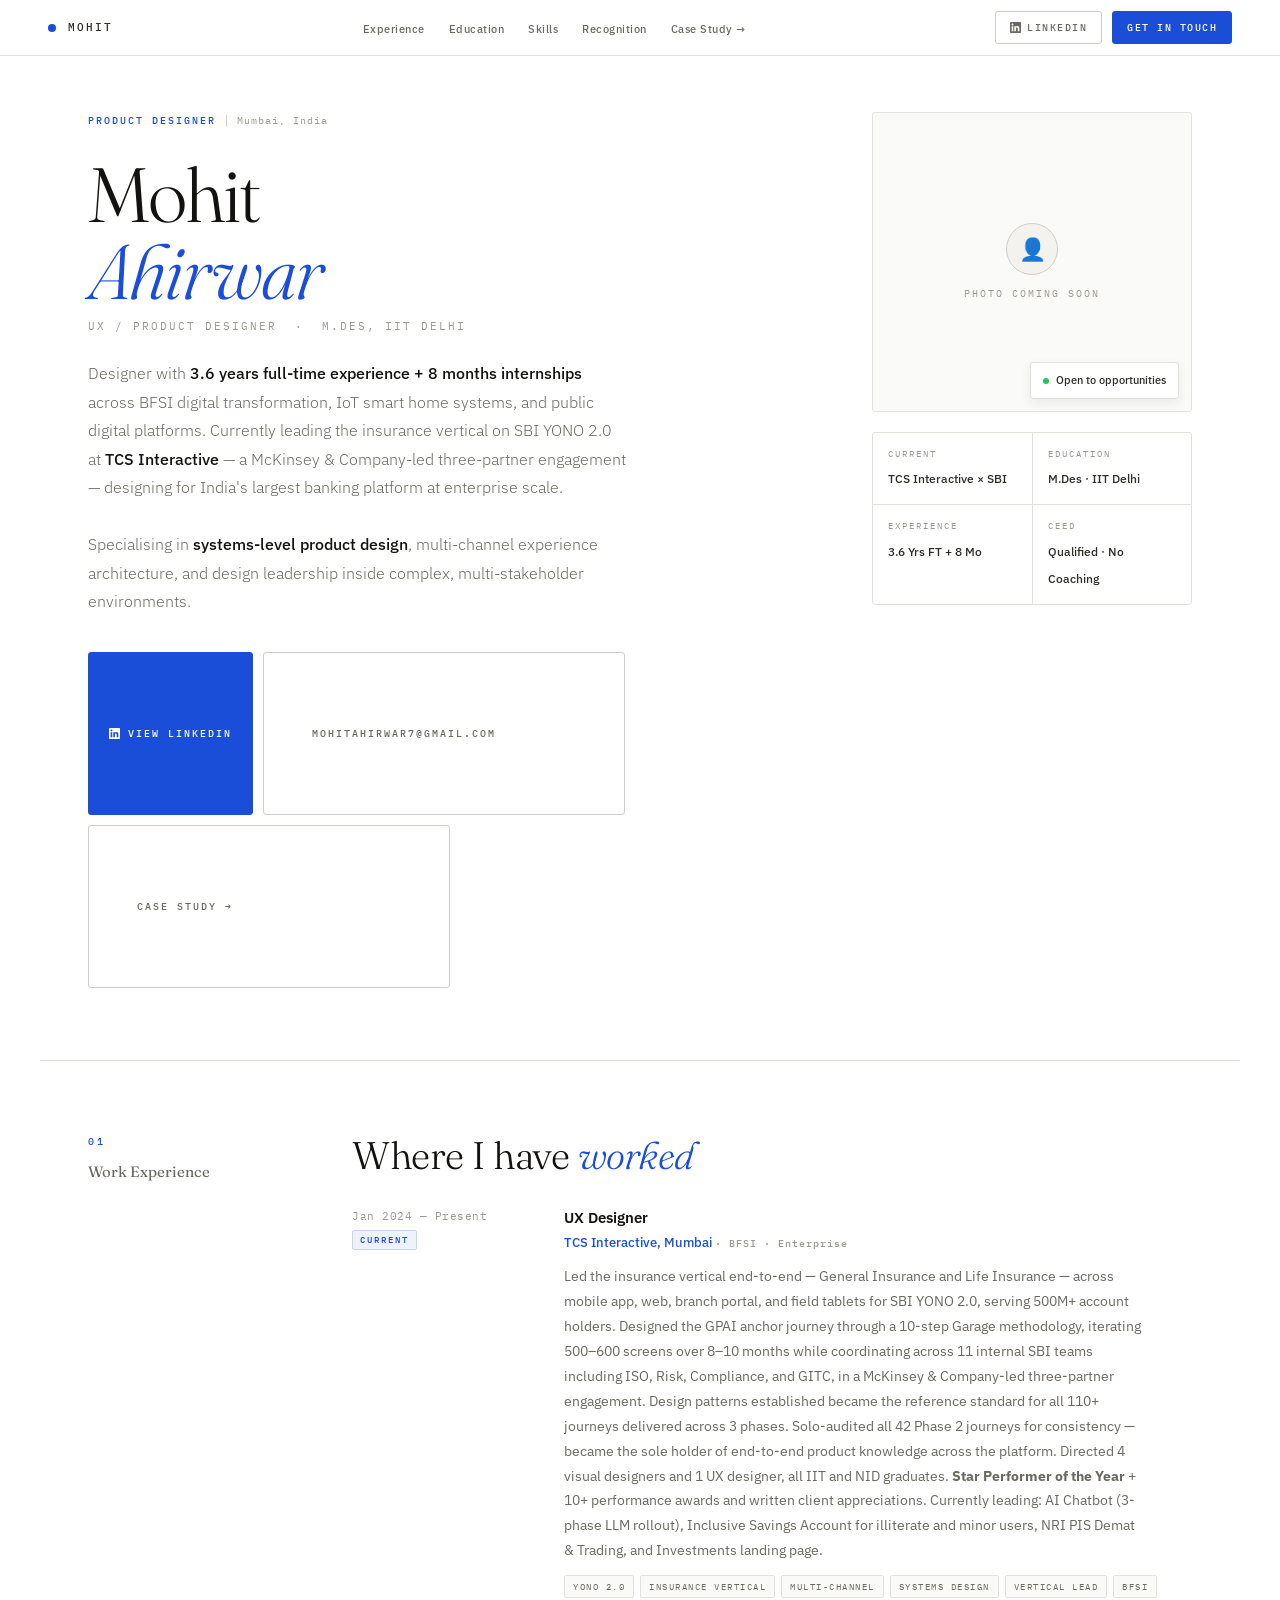
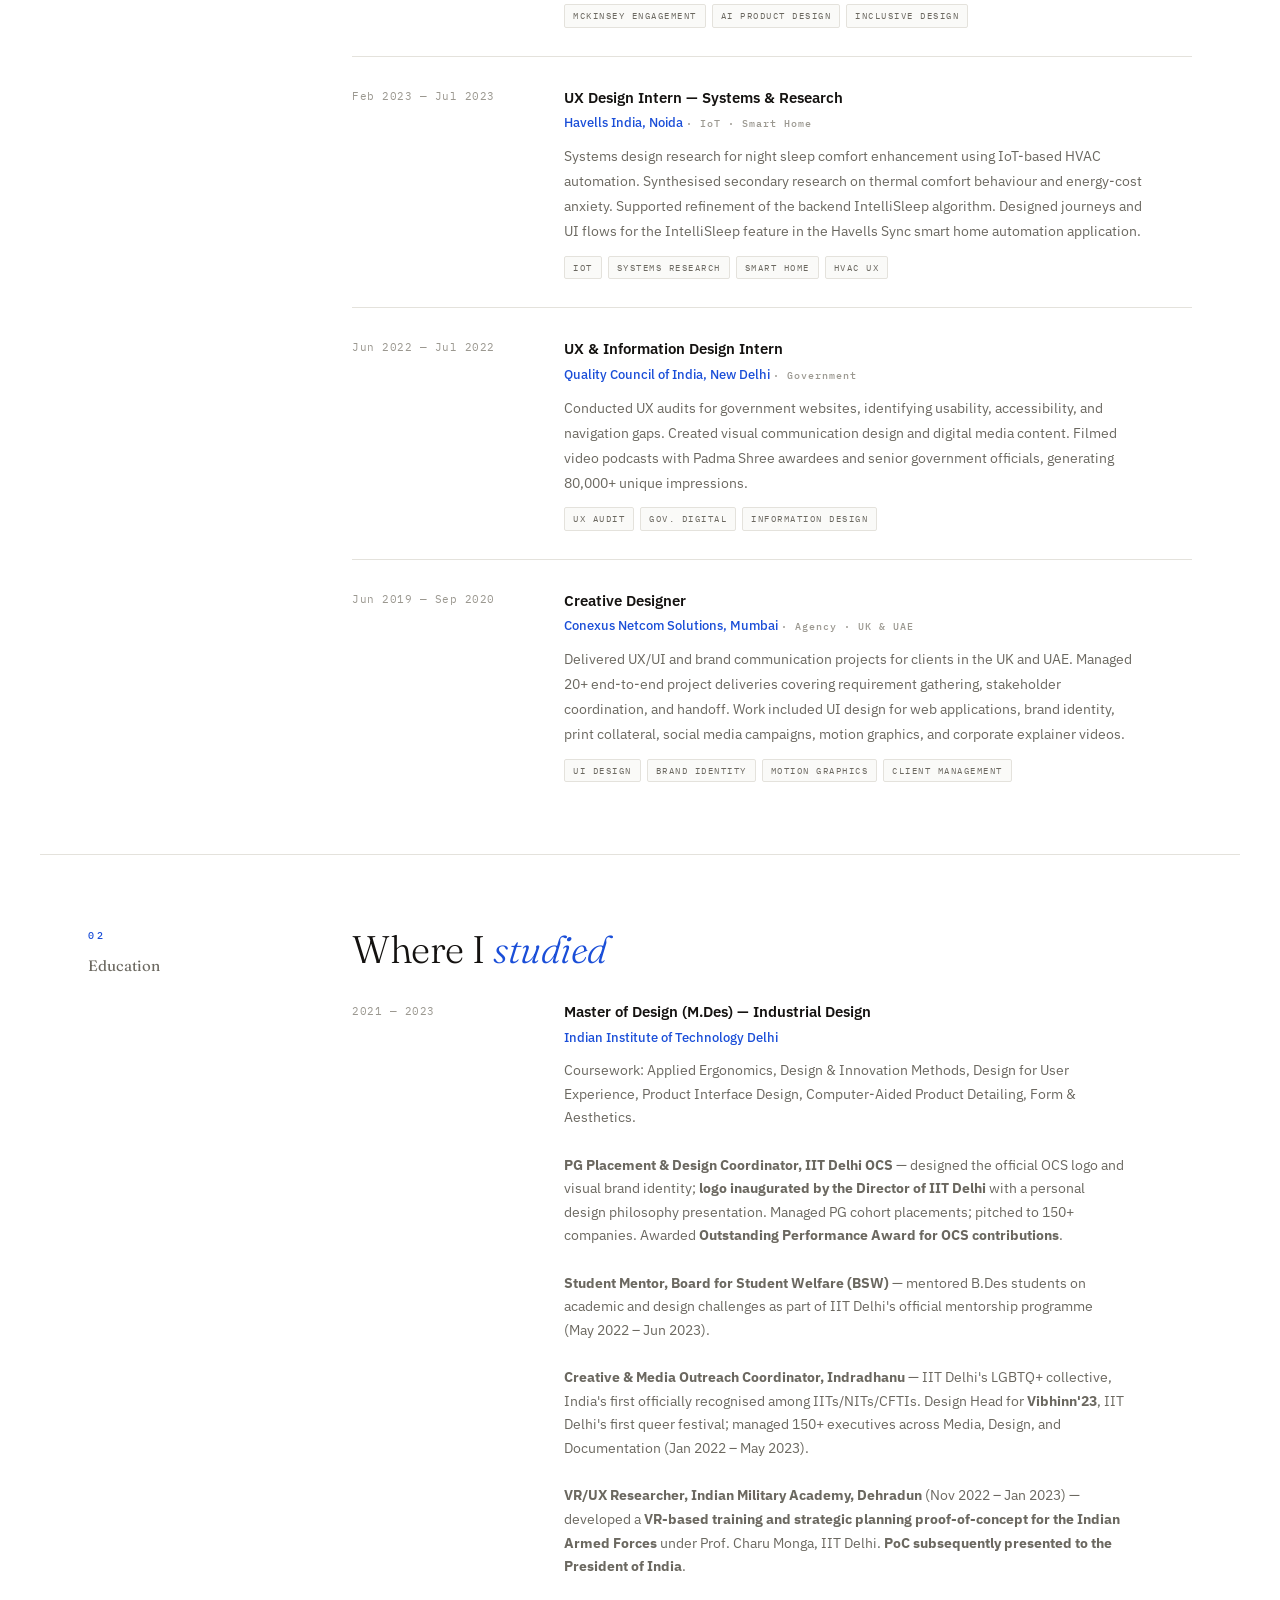
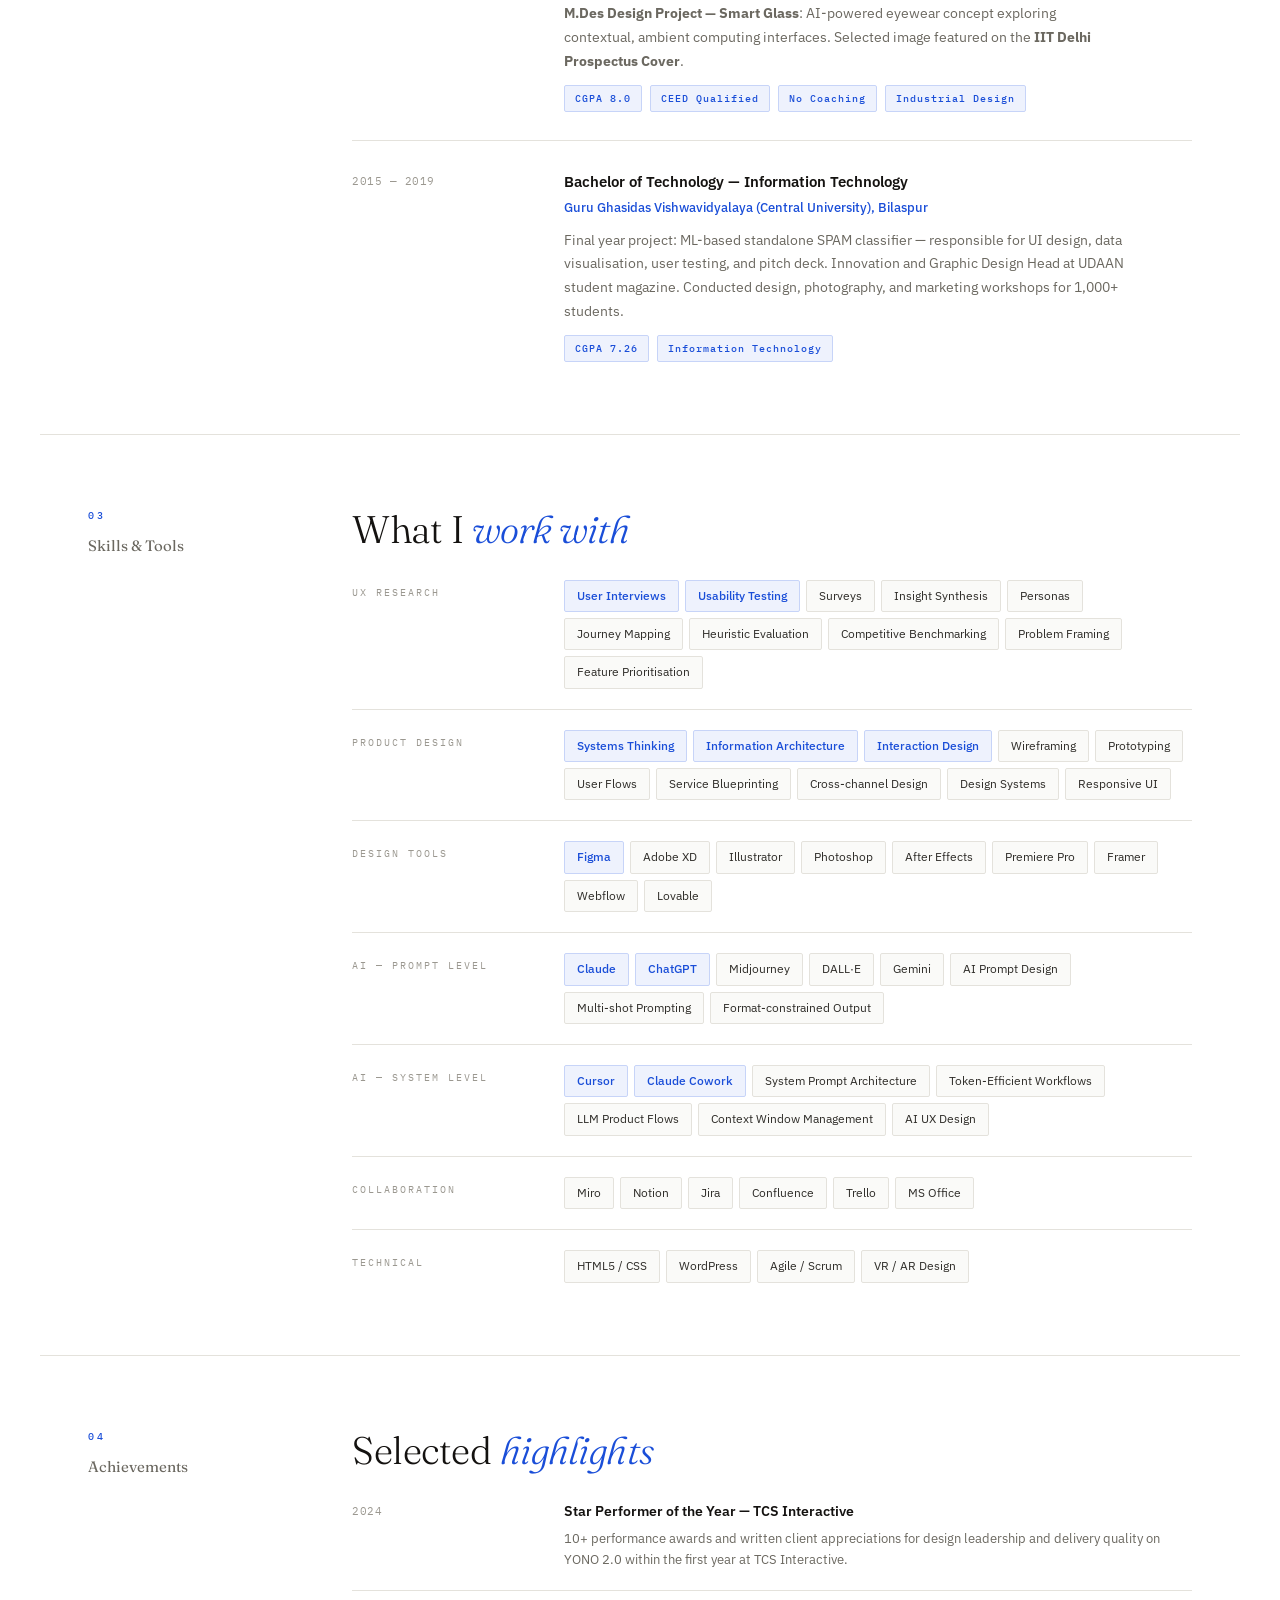
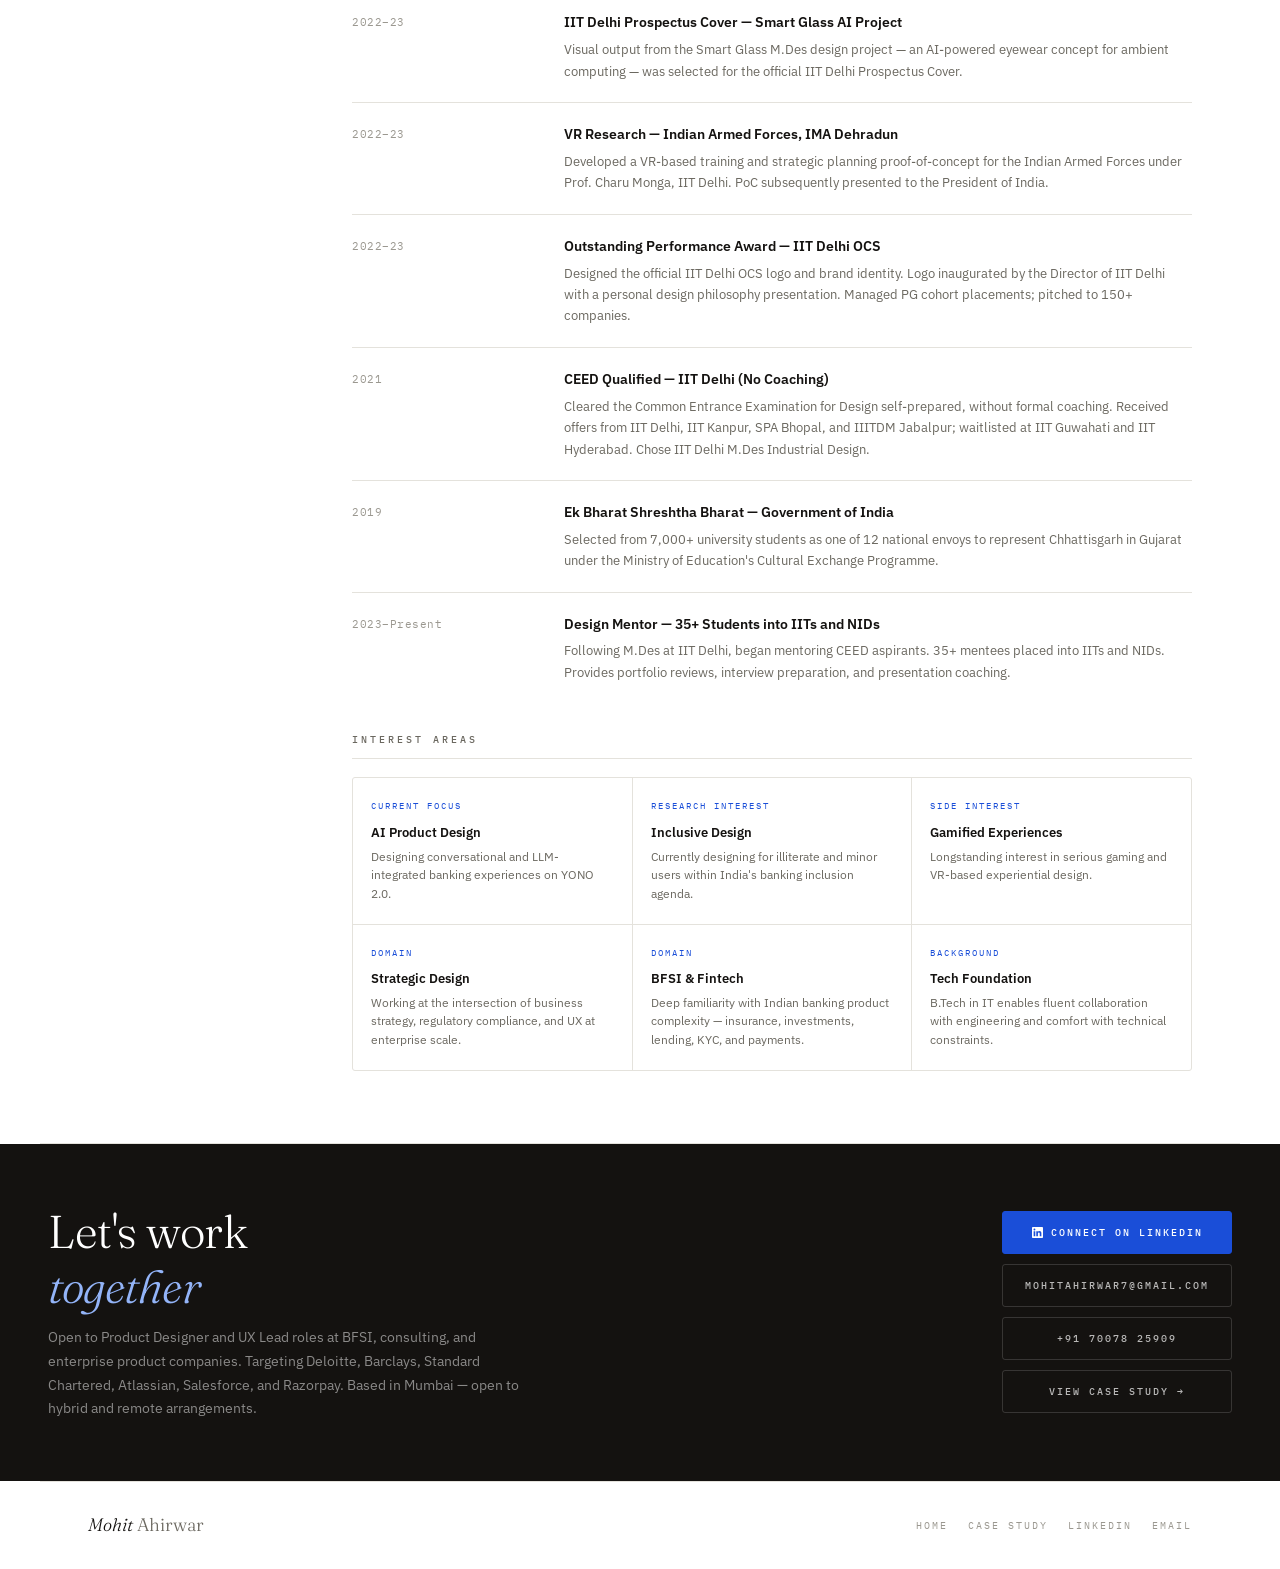
==== cv.html @ db65b003 "Add files via upload" ====
<!DOCTYPE html>
<html lang="en">
<head>
<meta charset="UTF-8">
<meta name="viewport" content="width=device-width, initial-scale=1.0">
<title>Mohit Ahirwar — Curriculum Vitae</title>
<meta name="description" content="Curriculum Vitae — Mohit Ahirwar, Product Designer &amp; UX Lead. M.Des IIT Delhi. 3.6 years enterprise experience across BFSI, IoT, and government digital platforms.">
<!-- Open Graph -->
<meta property="og:type" content="profile">
<meta property="og:url" content="https://ahirwarmohit.github.io/cv.html">
<meta property="og:title" content="Mohit Ahirwar — Curriculum Vitae">
<meta property="og:description" content="Product Designer & UX Lead. M.Des IIT Delhi. Leading the insurance vertical on SBI YONO 2.0 at TCS Interactive.">
<meta property="og:image" content="https://ahirwarmohit.github.io/assets/og-image.png">
<meta name="twitter:card" content="summary_large_image">
<!-- Favicon -->
<link rel="icon" type="image/svg+xml" href="assets/favicon.svg">
<link rel="alternate icon" href="assets/favicon.ico">
<link href="https://fonts.googleapis.com/css2?family=Fraunces:ital,opsz,wght@0,9..144,300;0,9..144,400;0,9..144,600;1,9..144,300;1,9..144,400&family=IBM+Plex+Sans:ital,wght@0,300;0,400;0,500;0,600;1,300;1,400&family=IBM+Plex+Mono:wght@300;400;500&display=swap" rel="stylesheet">
<style>
:root {
  --white:#ffffff;--paper:#fafaf8;--bone:#f3f2ef;--rule:#e4e2dc;--rule2:#d0cec7;
  --ink-3:#9b9890;--ink-2:#6b6860;--ink-1:#2e2c28;--ink:#141210;
  --blue:#1a4ed8;--blue-bg:#eef2fd;--blue-bd:#c7d4f8;--r:3px;
}
*,*::before,*::after{margin:0;padding:0;box-sizing:border-box;}
html{scroll-behavior:smooth;}
body{font-family:'IBM Plex Sans',sans-serif;background:var(--white);color:var(--ink);line-height:1.7;-webkit-font-smoothing:antialiased;animation:pageFadeIn .4s ease both;}
@keyframes pageFadeIn{from{opacity:0;transform:translateY(8px)}to{opacity:1;transform:translateY(0)}}

/* PROGRESS */
#prog{position:fixed;top:0;left:0;height:2px;background:var(--blue);z-index:200;width:0%;transition:width .1s linear;}

/* NAV */
nav{position:fixed;top:0;left:0;right:0;z-index:100;background:rgba(255,255,255,.93);backdrop-filter:blur(12px);border-bottom:1px solid var(--rule);height:56px;display:flex;align-items:center;justify-content:space-between;padding:0 48px;}
.nav-id{display:flex;align-items:center;gap:12px;text-decoration:none;}
.nav-dot{width:8px;height:8px;background:var(--blue);border-radius:50%;}
.nav-name{font-family:'IBM Plex Mono',monospace;font-size:11px;letter-spacing:2px;text-transform:uppercase;color:var(--ink-1);font-weight:500;}
.nav-links{display:flex;gap:24px;list-style:none;}
.nav-links a{font-size:11px;font-weight:500;letter-spacing:.5px;color:var(--ink-2);text-decoration:none;transition:color .15s;}
.nav-links a:hover,.nav-links a.active{color:var(--blue);}
.nav-ctas{display:flex;gap:10px;align-items:center;}
.nbtn{font-family:'IBM Plex Mono',monospace;font-size:10px;letter-spacing:1.5px;text-transform:uppercase;font-weight:500;padding:7px 14px;border-radius:var(--r);text-decoration:none;transition:all .15s;display:inline-flex;align-items:center;gap:6px;}
.nbtn.o{border:1px solid var(--rule2);color:var(--ink-2);}
.nbtn.o:hover{border-color:var(--blue);color:var(--blue);background:var(--blue-bg);}
.nbtn.s{background:var(--blue);color:white;border:1px solid var(--blue);}
.nbtn.s:hover{background:#1640b8;}

/* HAMBURGER */
.hamburger{display:none;flex-direction:column;gap:5px;cursor:pointer;padding:8px;border:1px solid var(--rule);border-radius:var(--r);background:transparent;transition:border-color .15s;}
.hamburger:hover{border-color:var(--blue);}
.hamburger span{width:18px;height:1.5px;background:var(--ink-2);display:block;transition:transform .25s ease,opacity .25s;}
.hamburger.open span:nth-child(1){transform:translateY(6.5px) rotate(45deg);}
.hamburger.open span:nth-child(2){opacity:0;transform:scaleX(0);}
.hamburger.open span:nth-child(3){transform:translateY(-6.5px) rotate(-45deg);}

/* MOBILE MENU */
.mobile-menu{display:none;position:fixed;top:56px;left:0;right:0;bottom:0;background:rgba(255,255,255,.98);backdrop-filter:blur(20px);z-index:99;padding:32px 24px;flex-direction:column;gap:4px;overflow-y:auto;opacity:0;transform:translateY(-8px);transition:opacity .25s ease,transform .25s ease;pointer-events:none;}
.mobile-menu.open{opacity:1;transform:translateY(0);pointer-events:all;}
.mobile-menu a{font-size:20px;font-family:'Fraunces',serif;font-weight:300;color:var(--ink-1);text-decoration:none;padding:14px 0;border-bottom:1px solid var(--rule);display:block;transition:color .15s;}
.mobile-menu a:hover{color:var(--blue);}
.mobile-menu a:last-of-type{border-bottom:none;}
.mm-foot{margin-top:32px;display:flex;gap:10px;}

/* HERO */
.hero{padding:112px 48px 72px;max-width:1200px;margin:0 auto;display:grid;grid-template-columns:1fr 320px;gap:80px;align-items:start;border-bottom:1px solid var(--rule);}
.h-eyebrow{display:flex;align-items:center;gap:10px;margin-bottom:28px;}
.h-tag{font-family:'IBM Plex Mono',monospace;font-size:10px;letter-spacing:2px;text-transform:uppercase;color:var(--blue);font-weight:500;}
.h-sep{width:1px;height:12px;background:var(--rule2);}
.h-loc{font-family:'IBM Plex Mono',monospace;font-size:10px;letter-spacing:1px;color:var(--ink-3);}
.hero h1{font-family:'Fraunces',serif;font-size:clamp(44px,6vw,80px);font-weight:300;line-height:1.0;letter-spacing:-2px;color:var(--ink);margin-bottom:6px;}
.hero h1 em{font-style:italic;color:var(--blue);}
.h-role{font-family:'IBM Plex Mono',monospace;font-size:11px;letter-spacing:2px;text-transform:uppercase;color:var(--ink-3);margin-bottom:24px;}
.h-bio{font-size:16px;color:var(--ink-2);font-weight:300;max-width:540px;line-height:1.78;margin-bottom:36px;}
.h-bio strong{color:var(--ink);font-weight:500;}
.h-actions{display:flex;gap:10px;flex-wrap:wrap;}
.btn{font-family:'IBM Plex Mono',monospace;font-size:10px;letter-spacing:2px;text-transform:uppercase;font-weight:500;padding:10px 20px;border-radius:var(--r);text-decoration:none;transition:all .15s;display:inline-flex;align-items:center;gap:8px;}
.btn.pri{background:var(--blue);color:white;border:1px solid var(--blue);}
.btn.pri:hover{background:#1640b8;}
.btn.sec{background:transparent;border:1px solid var(--rule2);color:var(--ink-2);}
.btn.sec:hover{border-color:var(--blue);color:var(--blue);background:var(--blue-bg);}

/* HERO RIGHT */
.h-photo{width:100%;height:300px;background:var(--paper);border:1px solid var(--rule);border-radius:var(--r);display:flex;flex-direction:column;align-items:center;justify-content:center;gap:10px;margin-bottom:20px;position:relative;overflow:hidden;}
.h-photo img{width:100%;height:100%;object-fit:cover;display:block;}
.ph-badge{position:absolute;bottom:12px;right:12px;background:var(--white);border:1px solid var(--rule);border-radius:var(--r);padding:8px 12px;display:flex;align-items:center;gap:7px;box-shadow:0 4px 12px rgba(0,0,0,.07);}
.ph-dot{width:6px;height:6px;background:#22c55e;border-radius:50%;}
.ph-txt{font-size:11px;font-weight:500;color:var(--ink-1);}
.qf{display:grid;grid-template-columns:1fr 1fr;gap:1px;background:var(--rule);border:1px solid var(--rule);border-radius:var(--r);overflow:hidden;}
.qf-c{background:var(--white);padding:13px 15px;}
.qf-l{font-family:'IBM Plex Mono',monospace;font-size:9px;letter-spacing:2px;text-transform:uppercase;color:var(--ink-3);display:block;margin-bottom:3px;}
.qf-v{font-size:12px;font-weight:500;color:var(--ink-1);line-height:1.3;}

/* PAGE BODY */
.pb{max-width:1200px;margin:0 auto;}

/* SECTIONS */
.sec{padding:72px 48px;border-bottom:1px solid var(--rule);display:grid;grid-template-columns:200px 1fr;gap:64px;align-items:start;}
.s-aside{position:sticky;top:72px;}
.s-num{font-family:'IBM Plex Mono',monospace;font-size:10px;letter-spacing:3px;text-transform:uppercase;color:var(--blue);display:block;margin-bottom:8px;font-weight:500;}
.s-lbl{font-family:'Fraunces',serif;font-size:15px;font-weight:400;color:var(--ink-2);line-height:1.4;}
.s-body h2{font-family:'Fraunces',serif;font-size:clamp(26px,3vw,40px);font-weight:300;line-height:1.15;color:var(--ink);margin-bottom:28px;letter-spacing:-.5px;}
.s-body h2 em{font-style:italic;color:var(--blue);}
.s-body h3{font-family:'IBM Plex Mono',monospace;font-size:10px;letter-spacing:3px;text-transform:uppercase;color:var(--ink-2);font-weight:500;margin-top:48px;margin-bottom:18px;padding-bottom:10px;border-bottom:1px solid var(--rule);}

/* EXP */
.exp-list{display:flex;flex-direction:column;}
.exp-e{padding:28px 0;border-bottom:1px solid var(--rule);display:grid;grid-template-columns:180px 1fr;gap:32px;}
.exp-e:first-child{padding-top:0;}
.exp-e:last-child{border-bottom:none;padding-bottom:0;}
.e-date{font-family:'IBM Plex Mono',monospace;font-size:11px;color:var(--ink-3);letter-spacing:.5px;padding-top:3px;line-height:1.5;}
.e-now{display:inline-block;background:var(--blue-bg);border:1px solid var(--blue-bd);color:var(--blue);font-size:9px;letter-spacing:2px;text-transform:uppercase;padding:2px 7px;border-radius:2px;margin-top:6px;font-weight:500;}
.e-role{font-size:15px;font-weight:600;color:var(--ink);margin-bottom:2px;}
.e-co{font-size:13px;color:var(--blue);font-weight:500;margin-bottom:10px;}
.e-co span{color:var(--ink-3);font-family:'IBM Plex Mono',monospace;font-size:10px;letter-spacing:1px;}
.e-desc{font-size:14px;color:var(--ink-2);line-height:1.78;max-width:580px;}
.e-tags{display:flex;flex-wrap:wrap;gap:6px;margin-top:12px;}
.e-tag{font-family:'IBM Plex Mono',monospace;font-size:9px;letter-spacing:1.5px;text-transform:uppercase;color:var(--ink-2);background:var(--paper);border:1px solid var(--rule);padding:3px 8px;border-radius:2px;}

/* EDU */
.edu-list{display:flex;flex-direction:column;}
.edu-e{padding:28px 0;border-bottom:1px solid var(--rule);display:grid;grid-template-columns:180px 1fr;gap:32px;}
.edu-e:first-child{padding-top:0;}
.edu-e:last-child{border-bottom:none;padding-bottom:0;}
.ed-date{font-family:'IBM Plex Mono',monospace;font-size:11px;color:var(--ink-3);letter-spacing:.5px;padding-top:3px;}
.ed-deg{font-size:15px;font-weight:600;color:var(--ink);margin-bottom:2px;}
.ed-sch{font-size:13px;color:var(--blue);font-weight:500;margin-bottom:10px;}
.ed-txt{font-size:13.5px;color:var(--ink-2);line-height:1.75;max-width:560px;}
.ed-badges{display:flex;gap:8px;flex-wrap:wrap;margin-top:12px;}
.ed-b{display:inline-flex;align-items:center;background:var(--blue-bg);border:1px solid var(--blue-bd);padding:4px 10px;border-radius:2px;}
.ed-b span{font-family:'IBM Plex Mono',monospace;font-size:10px;letter-spacing:1px;color:var(--blue);font-weight:500;}

/* SKILLS */
.sk-row{padding:20px 0;border-bottom:1px solid var(--rule);display:grid;grid-template-columns:180px 1fr;gap:32px;align-items:start;}
.sk-row:first-child{padding-top:0;}
.sk-row:last-child{border-bottom:none;padding-bottom:0;}
.sk-cat{font-family:'IBM Plex Mono',monospace;font-size:10px;letter-spacing:2px;text-transform:uppercase;color:var(--ink-3);padding-top:4px;}
.sk-pills{display:flex;flex-wrap:wrap;gap:6px;}
.sk-p{font-size:12px;font-weight:400;color:var(--ink-1);background:var(--paper);border:1px solid var(--rule);padding:5px 12px;border-radius:2px;transition:all .15s;}
.sk-p:hover{border-color:var(--blue-bd);background:var(--blue-bg);color:var(--blue);}
.sk-p.hi{background:var(--blue-bg);border-color:var(--blue-bd);color:var(--blue);font-weight:500;}

/* ACHIEVEMENTS */
.ach-list{display:flex;flex-direction:column;}
.ach-e{padding:20px 0;border-bottom:1px solid var(--rule);display:grid;grid-template-columns:180px 1fr;gap:32px;align-items:start;}
.ach-e:first-child{padding-top:0;}
.ach-e:last-child{border-bottom:none;padding-bottom:0;}
.ach-yr{font-family:'IBM Plex Mono',monospace;font-size:11px;color:var(--ink-3);letter-spacing:.5px;padding-top:2px;}
.ach-t{font-size:14px;font-weight:600;color:var(--ink);margin-bottom:4px;}
.ach-d{font-size:13px;color:var(--ink-2);line-height:1.65;}

/* INTEREST GRID */
.int-grid{display:grid;grid-template-columns:repeat(3,1fr);gap:1px;background:var(--rule);border:1px solid var(--rule);border-radius:var(--r);overflow:hidden;margin-top:4px;}
.int-c{background:var(--white);padding:20px 18px;transition:background .2s;}
.int-c:hover{background:var(--paper);}
.int-l{font-family:'IBM Plex Mono',monospace;font-size:9px;letter-spacing:2px;text-transform:uppercase;color:var(--blue);margin-bottom:8px;display:block;}
.int-t{font-size:13px;font-weight:600;color:var(--ink);margin-bottom:4px;}
.int-d{font-size:12px;color:var(--ink-2);line-height:1.55;}

/* CONTACT / CTA */
.cta{background:var(--ink);padding:60px 48px;}
.cta-in{max-width:1200px;margin:0 auto;display:grid;grid-template-columns:1fr auto;gap:48px;align-items:center;}
.cta h2{font-family:'Fraunces',serif;font-size:clamp(28px,4vw,46px);font-weight:300;color:white;line-height:1.2;margin-bottom:12px;letter-spacing:-.5px;}
.cta h2 em{font-style:italic;color:#93b4f8;}
.cta p{font-size:14px;color:rgba(255,255,255,.5);max-width:480px;line-height:1.7;}
.cta-acts{display:flex;flex-direction:column;gap:10px;}
.cta-btn{font-family:'IBM Plex Mono',monospace;font-size:10px;letter-spacing:2px;text-transform:uppercase;font-weight:500;padding:12px 22px;border-radius:var(--r);text-decoration:none;transition:all .15s;display:inline-flex;align-items:center;justify-content:center;gap:8px;white-space:nowrap;}
.cta-btn.p{background:var(--blue);color:white;border:1px solid var(--blue);}
.cta-btn.p:hover{background:#1640b8;}
.cta-btn.o{background:transparent;color:rgba(255,255,255,.7);border:1px solid rgba(255,255,255,.15);}
.cta-btn.o:hover{border-color:rgba(255,255,255,.4);color:white;}

/* FOOTER */
footer{border-top:1px solid var(--rule);padding:28px 48px;display:flex;justify-content:space-between;align-items:center;flex-wrap:wrap;gap:12px;max-width:1200px;margin:0 auto;}
.f-name{font-family:'Fraunces',serif;font-size:18px;font-weight:300;color:var(--ink-2);}
.f-name em{font-style:italic;color:var(--ink);}
.f-links{display:flex;gap:20px;}
.f-links a{font-family:'IBM Plex Mono',monospace;font-size:10px;letter-spacing:2px;text-transform:uppercase;color:var(--ink-3);text-decoration:none;transition:color .15s;}
.f-links a:hover{color:var(--blue);}

/* BACK TO TOP */
#btt{position:fixed;bottom:28px;right:28px;width:40px;height:40px;background:var(--white);border:1px solid var(--rule2);border-radius:50%;display:flex;align-items:center;justify-content:center;cursor:pointer;opacity:0;transform:translateY(8px);transition:opacity .3s,transform .3s,border-color .15s;z-index:90;}
#btt.vis{opacity:1;transform:translateY(0);}
#btt:hover{border-color:var(--blue);}
#btt svg{color:var(--ink-2);}

/* REVEAL */
.reveal{opacity:0;transform:translateY(18px);transition:opacity .6s ease,transform .6s ease;}
.reveal.in{opacity:1;transform:translateY(0);}
.d1{transition-delay:.08s;}.d2{transition-delay:.16s;}.d3{transition-delay:.24s;}.d4{transition-delay:.32s;}

/* PRINT STYLESHEET */
@media print {
  #prog,nav,.hamburger,.mobile-menu,.cta,#btt{display:none!important;}
  body{animation:none;font-size:11pt;color:#000;background:#fff;-webkit-print-color-adjust:exact;print-color-adjust:exact;}
  .hero{padding:0 0 24pt;display:grid;grid-template-columns:1fr 220pt;gap:32pt;page-break-after:avoid;}
  .h-actions{display:none;}
  .sec{padding:18pt 0;grid-template-columns:100pt 1fr;gap:24pt;page-break-inside:avoid;}
  .s-aside{position:static;}
  .exp-e,.edu-e,.sk-row,.ach-e{grid-template-columns:100pt 1fr;}
  .int-grid{grid-template-columns:repeat(3,1fr);}
  .s-body h2{font-size:18pt;margin-bottom:14pt;}
  .reveal{opacity:1!important;transform:none!important;}
  footer{padding:12pt 0;border-top:1pt solid #ccc;}
  a{color:#000;text-decoration:none;}
  @page{margin:1.5cm 2cm;size:A4;}
}

/* RESPONSIVE */
@media(max-width:900px){
  nav{padding:0 20px;}
  .nav-links,.nav-ctas{display:none;}
  .hamburger{display:flex;}
  .mobile-menu{display:flex;}
  .hero{grid-template-columns:1fr;padding:88px 20px 48px;gap:36px;}
  .h-right{order:-1;}
  .sec{grid-template-columns:1fr;gap:20px;padding:48px 20px;}
  .s-aside{position:static;}
  .exp-e,.edu-e,.sk-row,.ach-e{grid-template-columns:1fr;}
  .int-grid{grid-template-columns:1fr 1fr;}
  .qf{grid-template-columns:1fr 1fr;}
  .cta{padding:40px 20px;}
  .cta-in{grid-template-columns:1fr;}
  footer{padding:20px;}
}
@media(max-width:480px){
  .int-grid{grid-template-columns:1fr;}
  .h-actions{flex-direction:column;}
  .h-actions .btn{width:100%;justify-content:center;}
}
</style>
</head>
<body>

<div id="prog" role="progressbar" aria-valuenow="0" aria-valuemin="0" aria-valuemax="100" aria-label="Page scroll progress"></div>

<!-- NAV -->
<nav role="navigation" aria-label="Main navigation">
  <a href="index.html" class="nav-id" aria-label="Mohit Ahirwar — home">
    <div class="nav-dot" aria-hidden="true"></div>
    <span class="nav-name">Mohit</span>
  </a>
  <ul class="nav-links" role="list">
    <li><a href="#exp">Experience</a></li>
    <li><a href="#edu">Education</a></li>
    <li><a href="#skills">Skills</a></li>
    <li><a href="#ach">Recognition</a></li>
    <li><a href="yono-case-study.html">Case Study →</a></li>
  </ul>
  <div class="nav-ctas">
    <a href="https://www.linkedin.com/in/mohit-ahirwar/" target="_blank" rel="noopener" class="nbtn o">
      <svg width="11" height="11" viewBox="0 0 24 24" fill="currentColor" aria-hidden="true"><path d="M20.447 20.452h-3.554v-5.569c0-1.328-.027-3.037-1.852-3.037-1.853 0-2.136 1.445-2.136 2.939v5.667H9.351V9h3.414v1.561h.046c.477-.9 1.637-1.85 3.37-1.85 3.601 0 4.267 2.37 4.267 5.455v6.286zM5.337 7.433a2.062 2.062 0 01-2.063-2.065 2.064 2.064 0 112.063 2.065zm1.782 13.019H3.555V9h3.564v11.452zM22.225 0H1.771C.792 0 0 .774 0 1.729v20.542C0 23.227.792 24 1.771 24h20.451C23.2 24 24 23.227 24 22.271V1.729C24 .774 23.2 0 22.222 0h.003z"/></svg>
      LinkedIn
    </a>
    <a href="mailto:mohitahirwar7@gmail.com" class="nbtn s">Get in touch</a>
  </div>
  <button class="hamburger" id="hamburger" aria-label="Open menu" aria-expanded="false" aria-controls="mobile-menu">
    <span></span><span></span><span></span>
  </button>
</nav>

<!-- MOBILE MENU -->
<nav class="mobile-menu" id="mobile-menu" aria-label="Mobile navigation" role="navigation">
  <a href="index.html">Home</a>
  <a href="#exp">Experience</a>
  <a href="#edu">Education</a>
  <a href="#skills">Skills</a>
  <a href="#ach">Recognition</a>
  <a href="yono-case-study.html">Case Study</a>
  <div class="mm-foot">
    <a href="https://www.linkedin.com/in/mohit-ahirwar/" target="_blank" rel="noopener" class="nbtn o">LinkedIn</a>
    <a href="mailto:mohitahirwar7@gmail.com" class="nbtn s">Email</a>
  </div>
</nav>

<main>
<div class="pb">

<!-- HERO -->
<div class="hero" aria-labelledby="hero-name">
  <div class="h-left reveal">
    <div class="h-eyebrow">
      <span class="h-tag">Product Designer</span>
      <div class="h-sep" aria-hidden="true"></div>
      <span class="h-loc">Mumbai, India</span>
    </div>
    <h1 id="hero-name">Mohit<br><em>Ahirwar</em></h1>
    <p class="h-role">UX / Product Designer &nbsp;·&nbsp; M.Des, IIT Delhi</p>
    <p class="h-bio">
      Designer with <strong>3.6 years full-time experience + 8 months internships</strong> across BFSI digital transformation, IoT smart home systems, and public digital platforms. Currently leading the insurance vertical on SBI YONO 2.0 at <strong>TCS Interactive</strong> — a McKinsey &amp; Company-led three-partner engagement — designing for India's largest banking platform at enterprise scale.<br><br>
      Specialising in <strong>systems-level product design</strong>, multi-channel experience architecture, and design leadership inside complex, multi-stakeholder environments.
    </p>
    <div class="h-actions">
      <a href="https://www.linkedin.com/in/mohit-ahirwar/" target="_blank" rel="noopener" class="btn pri">
        <svg width="11" height="11" viewBox="0 0 24 24" fill="currentColor" aria-hidden="true"><path d="M20.447 20.452h-3.554v-5.569c0-1.328-.027-3.037-1.852-3.037-1.853 0-2.136 1.445-2.136 2.939v5.667H9.351V9h3.414v1.561h.046c.477-.9 1.637-1.85 3.37-1.85 3.601 0 4.267 2.37 4.267 5.455v6.286zM5.337 7.433a2.062 2.062 0 01-2.063-2.065 2.064 2.064 0 112.063 2.065zm1.782 13.019H3.555V9h3.564v11.452zM22.225 0H1.771C.792 0 0 .774 0 1.729v20.542C0 23.227.792 24 1.771 24h20.451C23.2 24 24 23.227 24 22.271V1.729C24 .774 23.2 0 22.222 0h.003z"/></svg>
        View LinkedIn
      </a>
      <a href="mailto:mohitahirwar7@gmail.com" class="btn sec">mohitahirwar7@gmail.com</a>
      <a href="yono-case-study.html" class="btn sec">Case Study →</a>
    </div>
  </div>

  <div class="h-right reveal d2">
    <div class="h-photo">
      <!-- Replace with: <img src="assets/photo-mohit.jpg" alt="Mohit Ahirwar"> -->
      <div style="display:flex;flex-direction:column;align-items:center;gap:10px;" aria-hidden="true">
        <div style="width:52px;height:52px;border-radius:50%;background:var(--bone);border:1px solid var(--rule2);display:flex;align-items:center;justify-content:center;font-size:22px;">👤</div>
        <span style="font-family:'IBM Plex Mono',monospace;font-size:10px;letter-spacing:2px;text-transform:uppercase;color:var(--ink-3);">Photo coming soon</span>
      </div>
      <div class="ph-badge">
        <div class="ph-dot" aria-hidden="true"></div>
        <span class="ph-txt">Open to opportunities</span>
      </div>
    </div>
    <div class="qf" role="list" aria-label="Quick facts">
      <div class="qf-c" role="listitem"><span class="qf-l">Current</span><span class="qf-v">TCS Interactive × SBI</span></div>
      <div class="qf-c" role="listitem"><span class="qf-l">Education</span><span class="qf-v">M.Des · IIT Delhi</span></div>
      <div class="qf-c" role="listitem"><span class="qf-l">Experience</span><span class="qf-v">3.6 Yrs FT + 8 Mo</span></div>
      <div class="qf-c" role="listitem"><span class="qf-l">CEED</span><span class="qf-v">Qualified · No Coaching</span></div>
    </div>
  </div>
</div>

<!-- EXPERIENCE -->
<section class="sec" id="exp" aria-labelledby="exp-heading">
  <div class="s-aside reveal">
    <span class="s-num" aria-hidden="true">01</span>
    <span class="s-lbl">Work Experience</span>
  </div>
  <div class="s-body">
    <h2 class="reveal" id="exp-heading">Where I have <em>worked</em></h2>
    <div class="exp-list">

      <div class="exp-e reveal">
        <div class="e-date">Jan 2024 — Present<div class="e-now">Current</div></div>
        <div>
          <div class="e-role">UX Designer</div>
          <div class="e-co">TCS Interactive, Mumbai <span>· BFSI · Enterprise</span></div>
          <div class="e-desc">Led the insurance vertical end-to-end — General Insurance and Life Insurance — across mobile app, web, branch portal, and field tablets for SBI YONO 2.0, serving 500M+ account holders. Designed the GPAI anchor journey through a 10-step Garage methodology, iterating 500–600 screens over 8–10 months while coordinating across 11 internal SBI teams including ISO, Risk, Compliance, and GITC, in a McKinsey &amp; Company-led three-partner engagement. Design patterns established became the reference standard for all 110+ journeys delivered across 3 phases. Solo-audited all 42 Phase 2 journeys for consistency — became the sole holder of end-to-end product knowledge across the platform. Directed 4 visual designers and 1 UX designer, all IIT and NID graduates. <strong>Star Performer of the Year</strong> + 10+ performance awards and written client appreciations. Currently leading: AI Chatbot (3-phase LLM rollout), Inclusive Savings Account for illiterate and minor users, NRI PIS Demat &amp; Trading, and Investments landing page.</div>
          <div class="e-tags">
            <span class="e-tag">YONO 2.0</span><span class="e-tag">Insurance Vertical</span><span class="e-tag">Multi-channel</span>
            <span class="e-tag">Systems Design</span><span class="e-tag">Vertical Lead</span><span class="e-tag">BFSI</span>
            <span class="e-tag">McKinsey Engagement</span><span class="e-tag">AI Product Design</span><span class="e-tag">Inclusive Design</span>
          </div>
        </div>
      </div>

      <div class="exp-e reveal">
        <div class="e-date">Feb 2023 — Jul 2023</div>
        <div>
          <div class="e-role">UX Design Intern — Systems &amp; Research</div>
          <div class="e-co">Havells India, Noida <span>· IoT · Smart Home</span></div>
          <div class="e-desc">Systems design research for night sleep comfort enhancement using IoT-based HVAC automation. Synthesised secondary research on thermal comfort behaviour and energy-cost anxiety. Supported refinement of the backend IntelliSleep algorithm. Designed journeys and UI flows for the IntelliSleep feature in the Havells Sync smart home automation application.</div>
          <div class="e-tags">
            <span class="e-tag">IoT</span><span class="e-tag">Systems Research</span><span class="e-tag">Smart Home</span><span class="e-tag">HVAC UX</span>
          </div>
        </div>
      </div>

      <div class="exp-e reveal">
        <div class="e-date">Jun 2022 — Jul 2022</div>
        <div>
          <div class="e-role">UX &amp; Information Design Intern</div>
          <div class="e-co">Quality Council of India, New Delhi <span>· Government</span></div>
          <div class="e-desc">Conducted UX audits for government websites, identifying usability, accessibility, and navigation gaps. Created visual communication design and digital media content. Filmed video podcasts with Padma Shree awardees and senior government officials, generating 80,000+ unique impressions.</div>
          <div class="e-tags">
            <span class="e-tag">UX Audit</span><span class="e-tag">Gov. Digital</span><span class="e-tag">Information Design</span>
          </div>
        </div>
      </div>

      <div class="exp-e reveal">
        <div class="e-date">Jun 2019 — Sep 2020</div>
        <div>
          <div class="e-role">Creative Designer</div>
          <div class="e-co">Conexus Netcom Solutions, Mumbai <span>· Agency · UK &amp; UAE</span></div>
          <div class="e-desc">Delivered UX/UI and brand communication projects for clients in the UK and UAE. Managed 20+ end-to-end project deliveries covering requirement gathering, stakeholder coordination, and handoff. Work included UI design for web applications, brand identity, print collateral, social media campaigns, motion graphics, and corporate explainer videos.</div>
          <div class="e-tags">
            <span class="e-tag">UI Design</span><span class="e-tag">Brand Identity</span><span class="e-tag">Motion Graphics</span><span class="e-tag">Client Management</span>
          </div>
        </div>
      </div>

    </div>
  </div>
</section>

<!-- EDUCATION -->
<section class="sec" id="edu" aria-labelledby="edu-heading">
  <div class="s-aside reveal">
    <span class="s-num" aria-hidden="true">02</span>
    <span class="s-lbl">Education</span>
  </div>
  <div class="s-body">
    <h2 class="reveal" id="edu-heading">Where I <em>studied</em></h2>
    <div class="edu-list">

      <div class="edu-e reveal">
        <div class="ed-date">2021 — 2023</div>
        <div>
          <div class="ed-deg">Master of Design (M.Des) — Industrial Design</div>
          <div class="ed-sch">Indian Institute of Technology Delhi</div>
          <div class="ed-txt">Coursework: Applied Ergonomics, Design &amp; Innovation Methods, Design for User Experience, Product Interface Design, Computer-Aided Product Detailing, Form &amp; Aesthetics.<br><br>
          <strong>PG Placement &amp; Design Coordinator, IIT Delhi OCS</strong> — designed the official OCS logo and visual brand identity; <strong>logo inaugurated by the Director of IIT Delhi</strong> with a personal design philosophy presentation. Managed PG cohort placements; pitched to 150+ companies. Awarded <strong>Outstanding Performance Award for OCS contributions</strong>.<br><br>
          <strong>Student Mentor, Board for Student Welfare (BSW)</strong> — mentored B.Des students on academic and design challenges as part of IIT Delhi's official mentorship programme (May 2022 – Jun 2023).<br><br>
          <strong>Creative &amp; Media Outreach Coordinator, Indradhanu</strong> — IIT Delhi's LGBTQ+ collective, India's first officially recognised among IITs/NITs/CFTIs. Design Head for <strong>Vibhinn'23</strong>, IIT Delhi's first queer festival; managed 150+ executives across Media, Design, and Documentation (Jan 2022 – May 2023).<br><br>
          <strong>VR/UX Researcher, Indian Military Academy, Dehradun</strong> (Nov 2022 – Jan 2023) — developed a <strong>VR-based training and strategic planning proof-of-concept for the Indian Armed Forces</strong> under Prof. Charu Monga, IIT Delhi. <strong>PoC subsequently presented to the President of India</strong>.<br><br>
          <strong>M.Des Design Project — Smart Glass</strong>: AI-powered eyewear concept exploring contextual, ambient computing interfaces. Selected image featured on the <strong>IIT Delhi Prospectus Cover</strong>.</div>
          <div class="ed-badges">
            <div class="ed-b"><span>CGPA 8.0</span></div>
            <div class="ed-b"><span>CEED Qualified</span></div>
            <div class="ed-b"><span>No Coaching</span></div>
            <div class="ed-b"><span>Industrial Design</span></div>
          </div>
        </div>
      </div>

      <div class="edu-e reveal">
        <div class="ed-date">2015 — 2019</div>
        <div>
          <div class="ed-deg">Bachelor of Technology — Information Technology</div>
          <div class="ed-sch">Guru Ghasidas Vishwavidyalaya (Central University), Bilaspur</div>
          <div class="ed-txt">Final year project: ML-based standalone SPAM classifier — responsible for UI design, data visualisation, user testing, and pitch deck. Innovation and Graphic Design Head at UDAAN student magazine. Conducted design, photography, and marketing workshops for 1,000+ students.</div>
          <div class="ed-badges">
            <div class="ed-b"><span>CGPA 7.26</span></div>
            <div class="ed-b"><span>Information Technology</span></div>
          </div>
        </div>
      </div>

    </div>
  </div>
</section>

<!-- SKILLS -->
<section class="sec" id="skills" aria-labelledby="skills-heading">
  <div class="s-aside reveal">
    <span class="s-num" aria-hidden="true">03</span>
    <span class="s-lbl">Skills &amp; Tools</span>
  </div>
  <div class="s-body">
    <h2 class="reveal" id="skills-heading">What I <em>work with</em></h2>
    <div class="reveal">
      <div class="sk-row">
        <span class="sk-cat">UX Research</span>
        <div class="sk-pills">
          <span class="sk-p hi">User Interviews</span><span class="sk-p hi">Usability Testing</span>
          <span class="sk-p">Surveys</span><span class="sk-p">Insight Synthesis</span>
          <span class="sk-p">Personas</span><span class="sk-p">Journey Mapping</span>
          <span class="sk-p">Heuristic Evaluation</span><span class="sk-p">Competitive Benchmarking</span>
          <span class="sk-p">Problem Framing</span><span class="sk-p">Feature Prioritisation</span>
        </div>
      </div>
      <div class="sk-row">
        <span class="sk-cat">Product Design</span>
        <div class="sk-pills">
          <span class="sk-p hi">Systems Thinking</span><span class="sk-p hi">Information Architecture</span>
          <span class="sk-p hi">Interaction Design</span><span class="sk-p">Wireframing</span>
          <span class="sk-p">Prototyping</span><span class="sk-p">User Flows</span>
          <span class="sk-p">Service Blueprinting</span><span class="sk-p">Cross-channel Design</span>
          <span class="sk-p">Design Systems</span><span class="sk-p">Responsive UI</span>
        </div>
      </div>
      <div class="sk-row">
        <span class="sk-cat">Design Tools</span>
        <div class="sk-pills">
          <span class="sk-p hi">Figma</span><span class="sk-p">Adobe XD</span>
          <span class="sk-p">Illustrator</span><span class="sk-p">Photoshop</span>
          <span class="sk-p">After Effects</span><span class="sk-p">Premiere Pro</span>
          <span class="sk-p">Framer</span><span class="sk-p">Webflow</span><span class="sk-p">Lovable</span>
        </div>
      </div>
      <div class="sk-row">
        <span class="sk-cat">AI — Prompt Level</span>
        <div class="sk-pills">
          <span class="sk-p hi">Claude</span><span class="sk-p hi">ChatGPT</span>
          <span class="sk-p">Midjourney</span><span class="sk-p">DALL·E</span>
          <span class="sk-p">Gemini</span><span class="sk-p">AI Prompt Design</span>
          <span class="sk-p">Multi-shot Prompting</span><span class="sk-p">Format-constrained Output</span>
        </div>
      </div>
      <div class="sk-row">
        <span class="sk-cat">AI — System Level</span>
        <div class="sk-pills">
          <span class="sk-p hi">Cursor</span><span class="sk-p hi">Claude Cowork</span>
          <span class="sk-p">System Prompt Architecture</span><span class="sk-p">Token-Efficient Workflows</span>
          <span class="sk-p">LLM Product Flows</span><span class="sk-p">Context Window Management</span>
          <span class="sk-p">AI UX Design</span>
        </div>
      </div>
      <div class="sk-row">
        <span class="sk-cat">Collaboration</span>
        <div class="sk-pills">
          <span class="sk-p">Miro</span><span class="sk-p">Notion</span><span class="sk-p">Jira</span>
          <span class="sk-p">Confluence</span><span class="sk-p">Trello</span><span class="sk-p">MS Office</span>
        </div>
      </div>
      <div class="sk-row">
        <span class="sk-cat">Technical</span>
        <div class="sk-pills">
          <span class="sk-p">HTML5 / CSS</span><span class="sk-p">WordPress</span>
          <span class="sk-p">Agile / Scrum</span><span class="sk-p">VR / AR Design</span>
        </div>
      </div>
    </div>
  </div>
</section>

<!-- ACHIEVEMENTS -->
<section class="sec" id="ach" aria-labelledby="ach-heading">
  <div class="s-aside reveal">
    <span class="s-num" aria-hidden="true">04</span>
    <span class="s-lbl">Achievements</span>
  </div>
  <div class="s-body">
    <h2 class="reveal" id="ach-heading">Selected <em>highlights</em></h2>
    <div class="ach-list reveal">

      <div class="ach-e">
        <span class="ach-yr">2024</span>
        <div>
          <div class="ach-t">Star Performer of the Year — TCS Interactive</div>
          <div class="ach-d">10+ performance awards and written client appreciations for design leadership and delivery quality on YONO 2.0 within the first year at TCS Interactive.</div>
        </div>
      </div>

      <div class="ach-e">
        <span class="ach-yr">2022–23</span>
        <div>
          <div class="ach-t">IIT Delhi Prospectus Cover — Smart Glass AI Project</div>
          <div class="ach-d">Visual output from the Smart Glass M.Des design project — an AI-powered eyewear concept for ambient computing — was selected for the official IIT Delhi Prospectus Cover.</div>
        </div>
      </div>

      <div class="ach-e">
        <span class="ach-yr">2022–23</span>
        <div>
          <div class="ach-t">VR Research — Indian Armed Forces, IMA Dehradun</div>
          <div class="ach-d">Developed a VR-based training and strategic planning proof-of-concept for the Indian Armed Forces under Prof. Charu Monga, IIT Delhi. PoC subsequently presented to the President of India.</div>
        </div>
      </div>

      <div class="ach-e">
        <span class="ach-yr">2022–23</span>
        <div>
          <div class="ach-t">Outstanding Performance Award — IIT Delhi OCS</div>
          <div class="ach-d">Designed the official IIT Delhi OCS logo and brand identity. Logo inaugurated by the Director of IIT Delhi with a personal design philosophy presentation. Managed PG cohort placements; pitched to 150+ companies.</div>
        </div>
      </div>

      <div class="ach-e">
        <span class="ach-yr">2021</span>
        <div>
          <div class="ach-t">CEED Qualified — IIT Delhi (No Coaching)</div>
          <div class="ach-d">Cleared the Common Entrance Examination for Design self-prepared, without formal coaching. Received offers from IIT Delhi, IIT Kanpur, SPA Bhopal, and IIITDM Jabalpur; waitlisted at IIT Guwahati and IIT Hyderabad. Chose IIT Delhi M.Des Industrial Design.</div>
        </div>
      </div>

      <div class="ach-e">
        <span class="ach-yr">2019</span>
        <div>
          <div class="ach-t">Ek Bharat Shreshtha Bharat — Government of India</div>
          <div class="ach-d">Selected from 7,000+ university students as one of 12 national envoys to represent Chhattisgarh in Gujarat under the Ministry of Education's Cultural Exchange Programme.</div>
        </div>
      </div>

      <div class="ach-e">
        <span class="ach-yr">2023–Present</span>
        <div>
          <div class="ach-t">Design Mentor — 35+ Students into IITs and NIDs</div>
          <div class="ach-d">Following M.Des at IIT Delhi, began mentoring CEED aspirants. 35+ mentees placed into IITs and NIDs. Provides portfolio reviews, interview preparation, and presentation coaching.</div>
        </div>
      </div>

    </div>

    <h3 class="reveal">Interest areas</h3>
    <div class="int-grid reveal" role="list" aria-label="Interest areas">
      <div class="int-c" role="listitem"><span class="int-l">Current Focus</span><div class="int-t">AI Product Design</div><div class="int-d">Designing conversational and LLM-integrated banking experiences on YONO 2.0.</div></div>
      <div class="int-c" role="listitem"><span class="int-l">Research Interest</span><div class="int-t">Inclusive Design</div><div class="int-d">Currently designing for illiterate and minor users within India's banking inclusion agenda.</div></div>
      <div class="int-c" role="listitem"><span class="int-l">Side Interest</span><div class="int-t">Gamified Experiences</div><div class="int-d">Longstanding interest in serious gaming and VR-based experiential design.</div></div>
      <div class="int-c" role="listitem"><span class="int-l">Domain</span><div class="int-t">Strategic Design</div><div class="int-d">Working at the intersection of business strategy, regulatory compliance, and UX at enterprise scale.</div></div>
      <div class="int-c" role="listitem"><span class="int-l">Domain</span><div class="int-t">BFSI &amp; Fintech</div><div class="int-d">Deep familiarity with Indian banking product complexity — insurance, investments, lending, KYC, and payments.</div></div>
      <div class="int-c" role="listitem"><span class="int-l">Background</span><div class="int-t">Tech Foundation</div><div class="int-d">B.Tech in IT enables fluent collaboration with engineering and comfort with technical constraints.</div></div>
    </div>
  </div>
</section>

</div><!-- end pb -->
</main>

<!-- CTA -->
<div class="cta" role="complementary" aria-label="Get in touch">
  <div class="cta-in">
    <div>
      <h2>Let's work<br><em>together</em></h2>
      <p>Open to Product Designer and UX Lead roles at BFSI, consulting, and enterprise product companies. Targeting Deloitte, Barclays, Standard Chartered, Atlassian, Salesforce, and Razorpay. Based in Mumbai — open to hybrid and remote arrangements.</p>
    </div>
    <div class="cta-acts">
      <a href="https://www.linkedin.com/in/mohit-ahirwar/" target="_blank" rel="noopener" class="cta-btn p">
        <svg width="11" height="11" viewBox="0 0 24 24" fill="currentColor" aria-hidden="true"><path d="M20.447 20.452h-3.554v-5.569c0-1.328-.027-3.037-1.852-3.037-1.853 0-2.136 1.445-2.136 2.939v5.667H9.351V9h3.414v1.561h.046c.477-.9 1.637-1.85 3.37-1.85 3.601 0 4.267 2.37 4.267 5.455v6.286zM5.337 7.433a2.062 2.062 0 01-2.063-2.065 2.064 2.064 0 112.063 2.065zm1.782 13.019H3.555V9h3.564v11.452zM22.225 0H1.771C.792 0 0 .774 0 1.729v20.542C0 23.227.792 24 1.771 24h20.451C23.2 24 24 23.227 24 22.271V1.729C24 .774 23.2 0 22.222 0h.003z"/></svg>
        Connect on LinkedIn
      </a>
      <a href="mailto:mohitahirwar7@gmail.com" class="cta-btn o">mohitahirwar7@gmail.com</a>
      <a href="tel:+917007825909" class="cta-btn o">+91 70078 25909</a>
      <a href="yono-case-study.html" class="cta-btn o">View Case Study →</a>
    </div>
  </div>
</div>

<div class="pb">
<footer class="reveal">
  <div class="f-name"><em>Mohit</em> Ahirwar</div>
  <div class="f-links">
    <a href="index.html">Home</a>
    <a href="yono-case-study.html">Case Study</a>
    <a href="https://www.linkedin.com/in/mohit-ahirwar/" target="_blank" rel="noopener">LinkedIn</a>
    <a href="mailto:mohitahirwar7@gmail.com">Email</a>
  </div>
</footer>
</div>

<!-- BACK TO TOP -->
<button id="btt" aria-label="Back to top" title="Back to top">
  <svg width="14" height="14" viewBox="0 0 14 14" fill="none" stroke="currentColor" stroke-width="1.5" stroke-linecap="round" stroke-linejoin="round" aria-hidden="true">
    <polyline points="2,9 7,4 12,9"/>
  </svg>
</button>

<script>
/* ── SCROLL PROGRESS ── */
window.addEventListener('scroll',()=>{
  const d=document.documentElement;
  const pct=d.scrollTop/(d.scrollHeight-d.clientHeight)*100;
  const prog=document.getElementById('prog');
  prog.style.width=pct+'%';
  prog.setAttribute('aria-valuenow',Math.round(pct));
  document.getElementById('btt').classList.toggle('vis',d.scrollTop>500);
},{passive:true});

/* ── REVEAL ON SCROLL ── */
const io=new IntersectionObserver(entries=>{
  entries.forEach(e=>{
    if(e.isIntersecting){e.target.classList.add('in');io.unobserve(e.target);}
  });
},{threshold:.07});
document.querySelectorAll('.reveal').forEach(el=>io.observe(el));

/* ── HAMBURGER / MOBILE MENU ── */
const burger=document.getElementById('hamburger');
const menu=document.getElementById('mobile-menu');
function toggleMenu(open){
  burger.classList.toggle('open',open);
  menu.classList.toggle('open',open);
  burger.setAttribute('aria-expanded',String(open));
  burger.setAttribute('aria-label',open?'Close menu':'Open menu');
  document.body.style.overflow=open?'hidden':'';
}
burger.addEventListener('click',()=>toggleMenu(!burger.classList.contains('open')));
document.addEventListener('keydown',e=>{if(e.key==='Escape')toggleMenu(false);});
menu.querySelectorAll('a').forEach(a=>{
  a.addEventListener('click',()=>toggleMenu(false));
});

/* ── BACK TO TOP ── */
document.getElementById('btt').addEventListener('click',()=>{
  window.scrollTo({top:0,behavior:'smooth'});
});

/* ── PAGE TRANSITIONS (internal links) ── */
document.querySelectorAll('a[href]').forEach(a=>{
  const h=a.getAttribute('href');
  if(h&&h.endsWith('.html')&&!h.startsWith('http')&&!h.startsWith('//')){
    a.addEventListener('click',e=>{
      e.preventDefault();
      document.body.style.opacity='0';
      document.body.style.transform='translateY(8px)';
      document.body.style.transition='opacity .25s ease,transform .25s ease';
      setTimeout(()=>{window.location.href=h;},260);
    });
  }
});

/* ── NAV ACTIVE STATE ── */
const sections=document.querySelectorAll('section[id]');
const navLinks=document.querySelectorAll('.nav-links a');
window.addEventListener('scroll',()=>{
  let cur='';
  sections.forEach(s=>{
    if(window.scrollY>=s.offsetTop-80)cur=s.id;
  });
  navLinks.forEach(a=>{
    a.classList.toggle('active',a.getAttribute('href')==='#'+cur);
  });
},{passive:true});
</script>
</body>
</html>
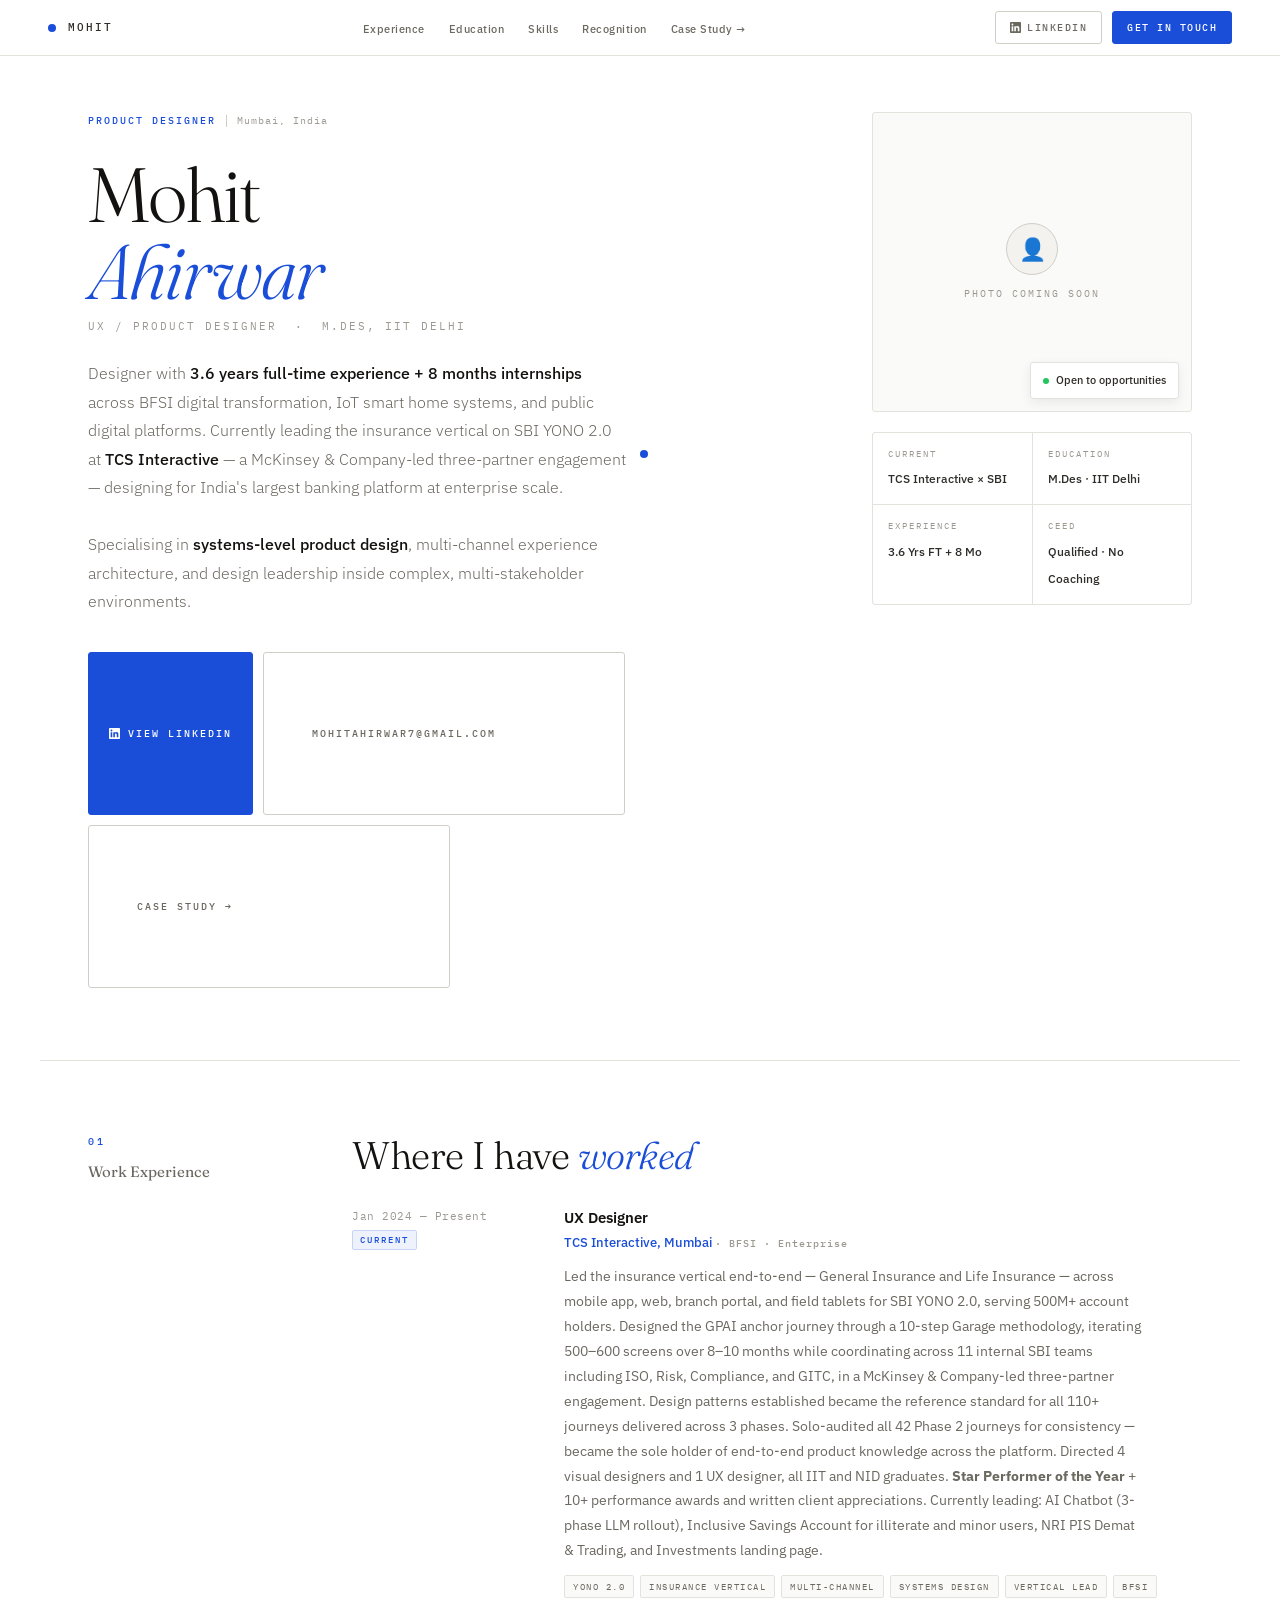
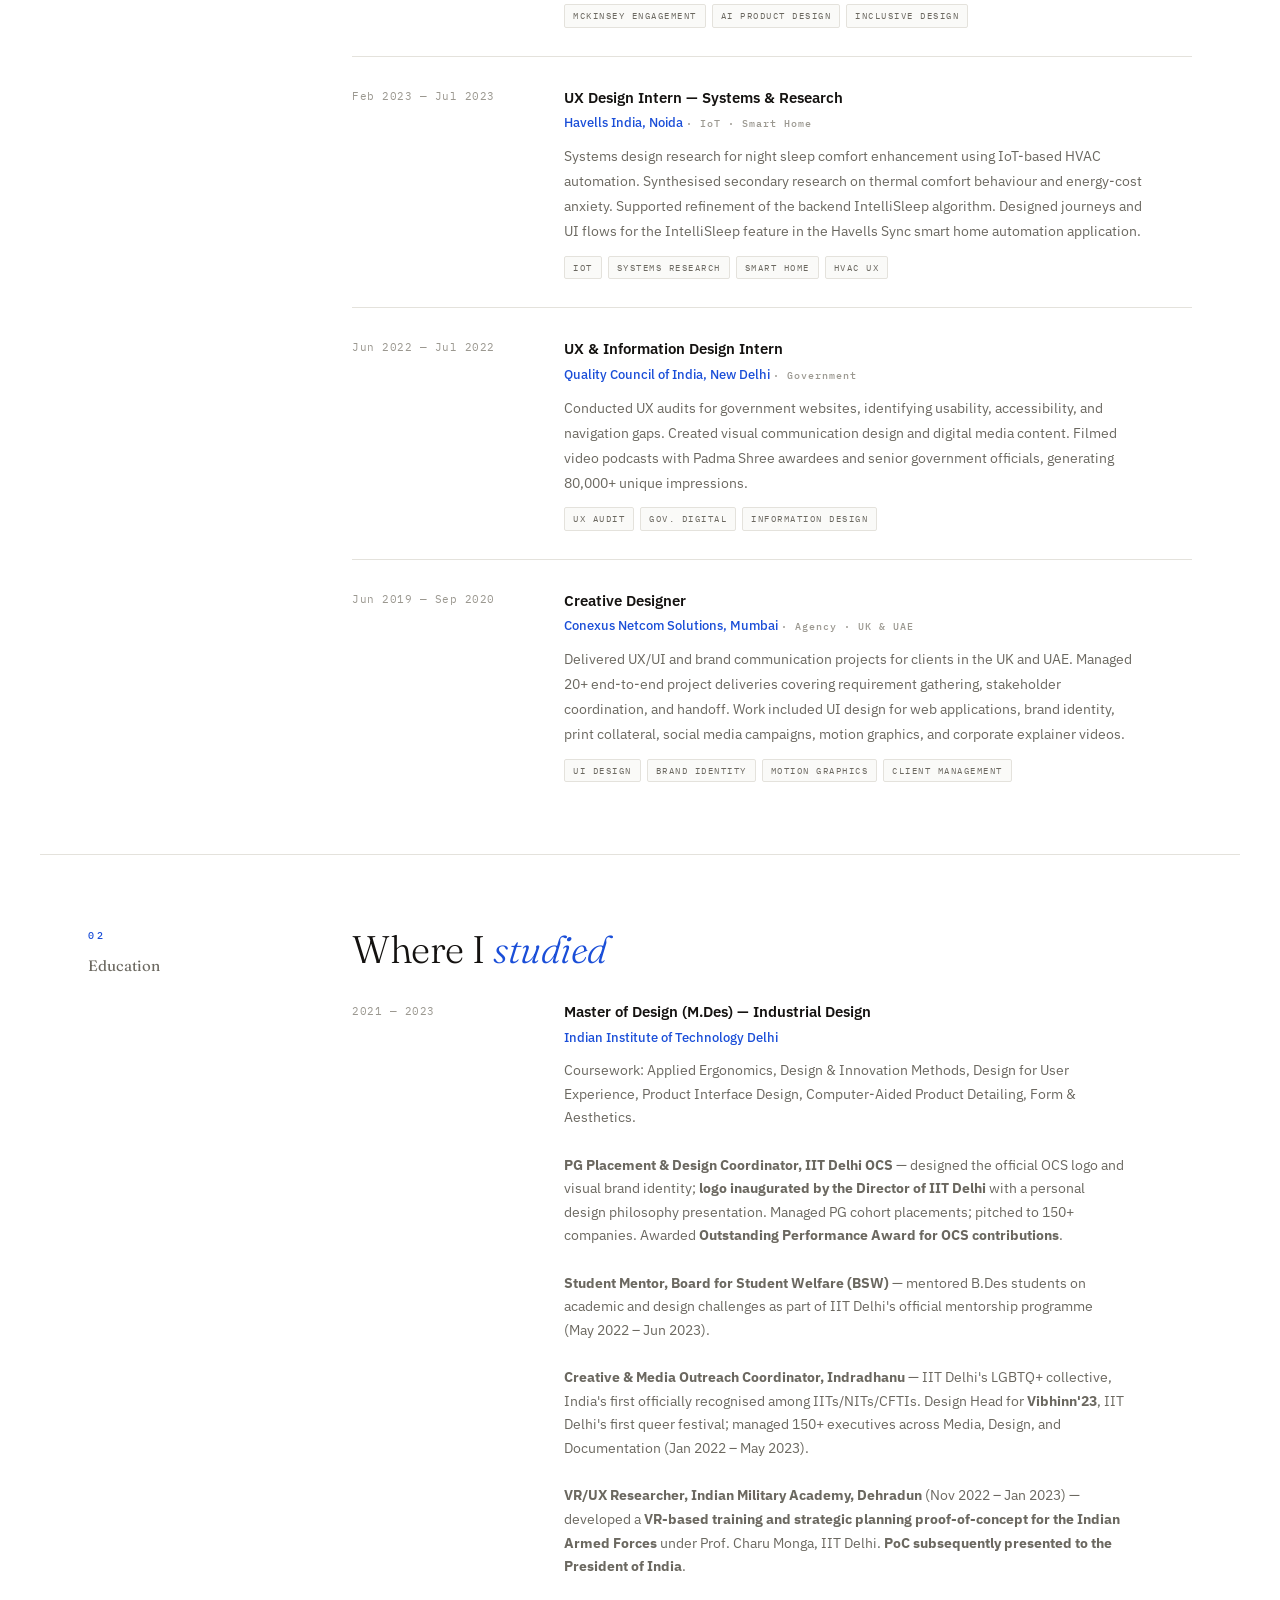
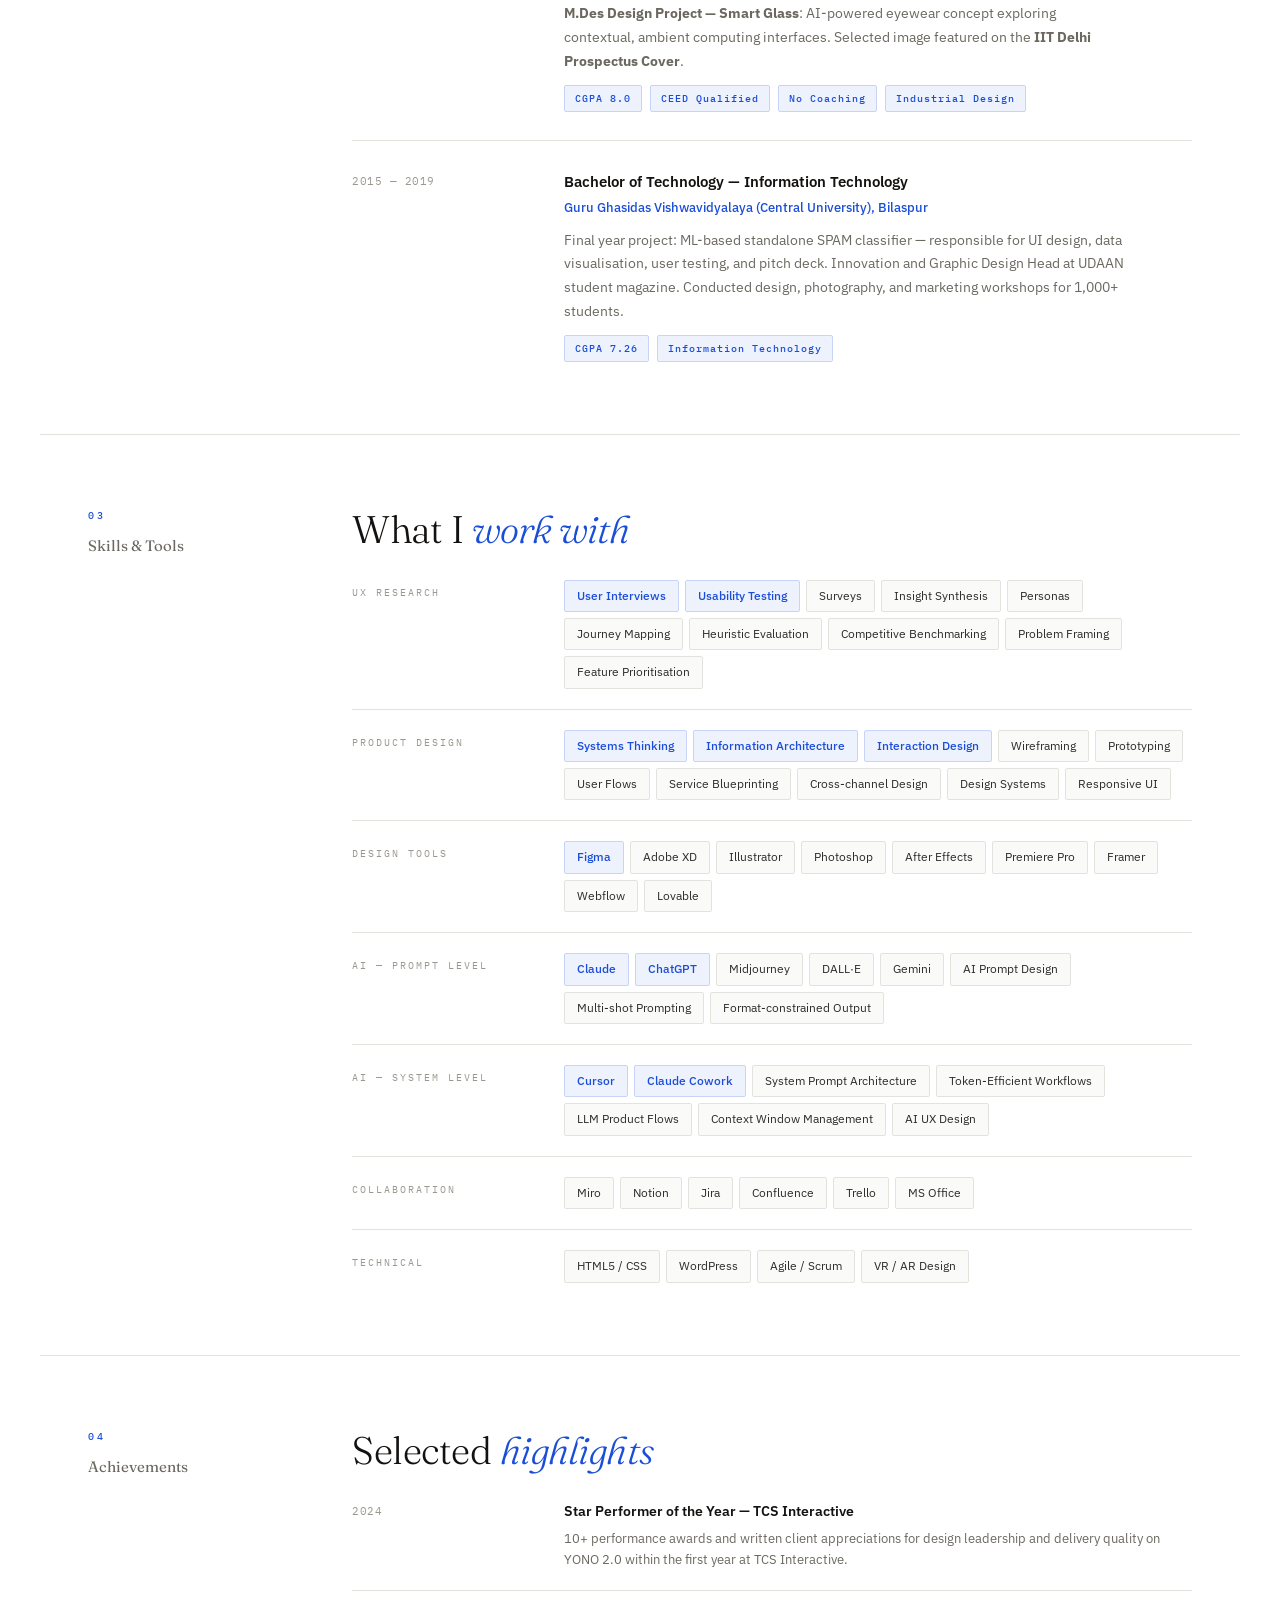
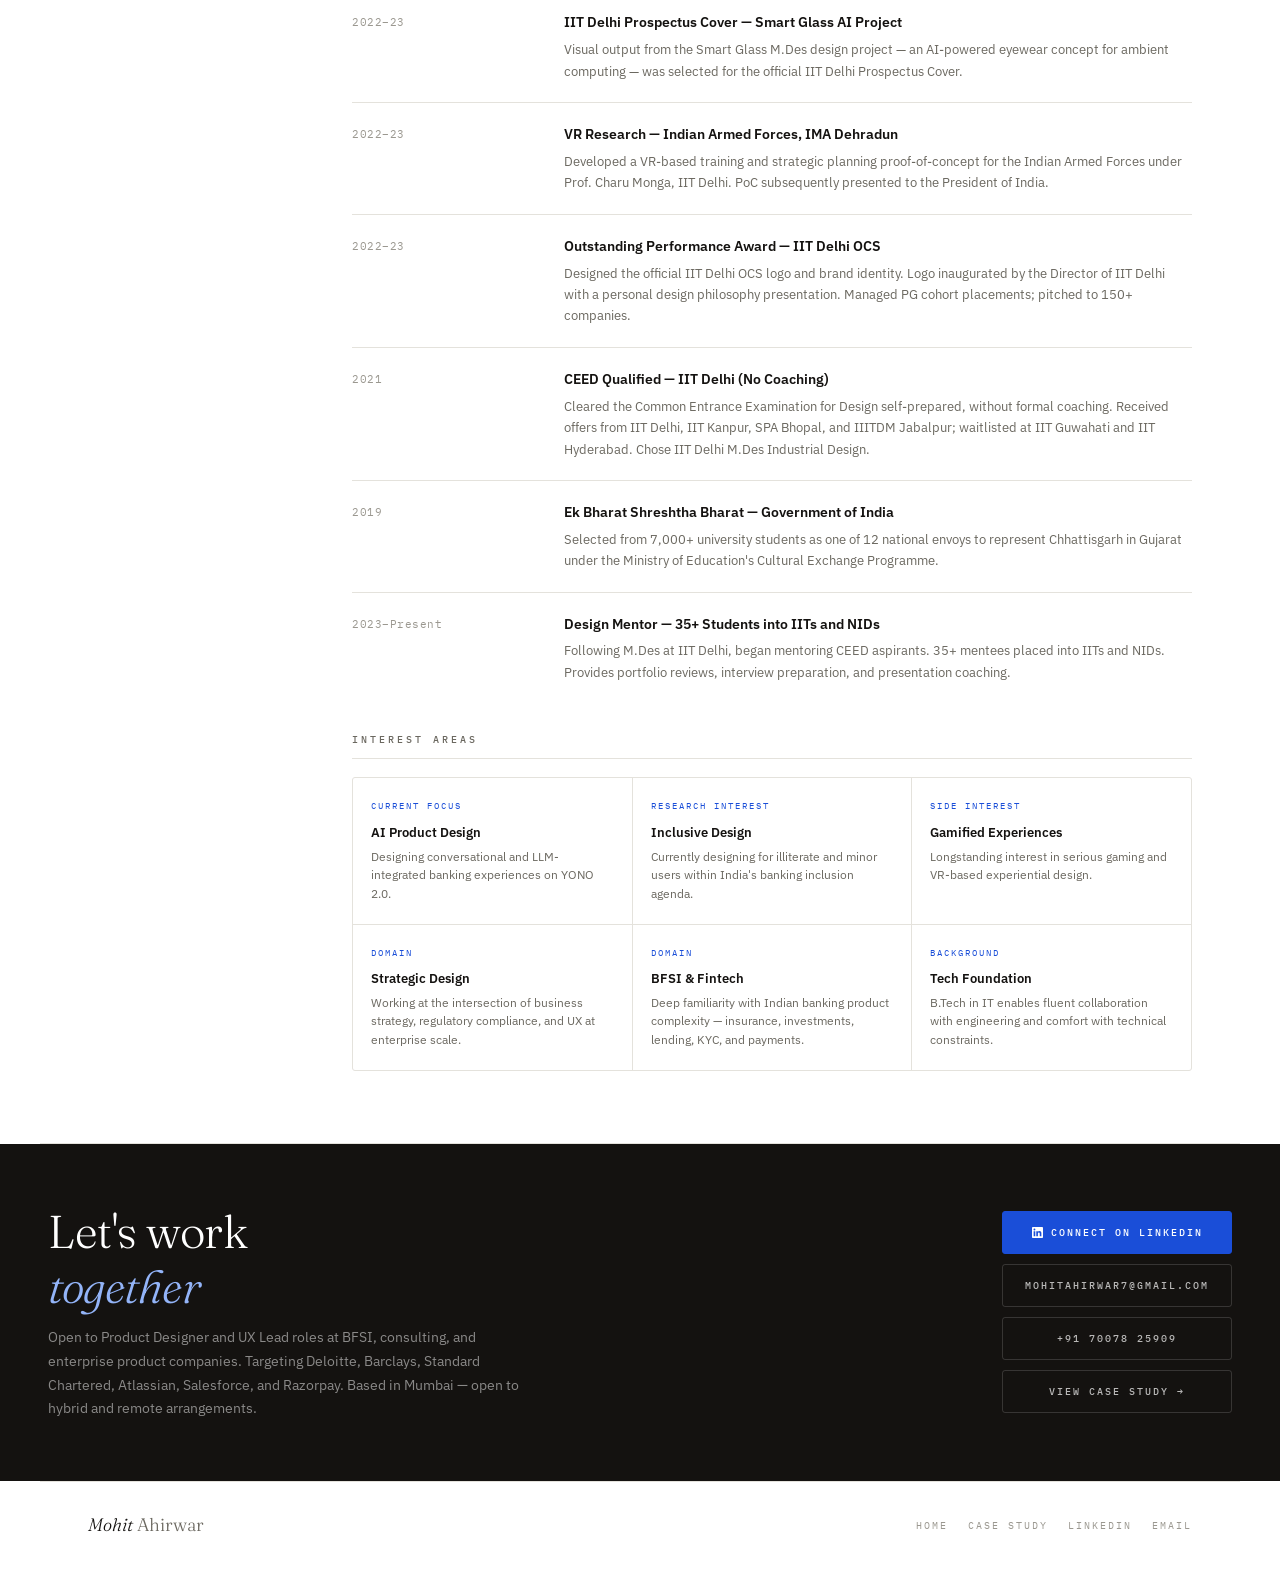
==== commit 3150044c: "Add files via upload" ====
--- a/cv.html
+++ b/cv.html
@@ -183,10 +183,15 @@
 #btt:hover{border-color:var(--blue);}
 #btt svg{color:var(--ink-2);}
 
-/* REVEAL */
-.reveal{opacity:0;transform:translateY(18px);transition:opacity .6s ease,transform .6s ease;}
-.reveal.in{opacity:1;transform:translateY(0);}
+/* REVEAL — enhanced with blur */
+.reveal{opacity:0;transform:translateY(24px);filter:blur(2px);transition:opacity .7s cubic-bezier(0.16,1,0.3,1),transform .7s cubic-bezier(0.16,1,0.3,1),filter .7s cubic-bezier(0.16,1,0.3,1);}
+.reveal.in{opacity:1;transform:translateY(0);filter:blur(0);}
 .d1{transition-delay:.08s;}.d2{transition-delay:.16s;}.d3{transition-delay:.24s;}.d4{transition-delay:.32s;}
+
+/* CURSOR */
+#cur{position:fixed;top:0;left:0;width:8px;height:8px;background:var(--blue);border-radius:50%;pointer-events:none;z-index:9999;transform:translate(-50%,-50%);transition:width .22s cubic-bezier(0.16,1,0.3,1),height .22s cubic-bezier(0.16,1,0.3,1),background .2s,border .2s;will-change:transform;}
+#cur.hover-state{width:36px;height:36px;background:transparent;border:1.5px solid var(--blue);}
+@media(hover:none){#cur{display:none;}body{cursor:auto;}}
 
 /* PRINT STYLESHEET */
 @media print {
@@ -231,6 +236,7 @@
 </head>
 <body>
 
+<div id="cur" aria-hidden="true"></div>
 <div id="prog" role="progressbar" aria-valuenow="0" aria-valuemin="0" aria-valuemax="100" aria-label="Page scroll progress"></div>
 
 <!-- NAV -->
@@ -637,12 +643,25 @@
   document.getElementById('btt').classList.toggle('vis',d.scrollTop>500);
 },{passive:true});
 
+// Custom cursor
+(function(){
+  const cur=document.getElementById('cur');
+  if(!cur||!window.matchMedia('(hover:hover)').matches)return;
+  let cx=window.innerWidth/2,cy=window.innerHeight/2,tx=cx,ty=cy;
+  document.addEventListener('mousemove',e=>{tx=e.clientX;ty=e.clientY;},{passive:true});
+  (function loop(){cx+=(tx-cx)*.18;cy+=(ty-cy)*.18;cur.style.transform=`translate(${cx}px,${cy}px)`;requestAnimationFrame(loop);})();
+  document.querySelectorAll('a,button').forEach(el=>{
+    el.addEventListener('mouseenter',()=>cur.classList.add('hover-state'));
+    el.addEventListener('mouseleave',()=>cur.classList.remove('hover-state'));
+  });
+})();
+
 /* ── REVEAL ON SCROLL ── */
 const io=new IntersectionObserver(entries=>{
   entries.forEach(e=>{
     if(e.isIntersecting){e.target.classList.add('in');io.unobserve(e.target);}
   });
-},{threshold:.07});
+},{threshold:.06});
 document.querySelectorAll('.reveal').forEach(el=>io.observe(el));
 
 /* ── HAMBURGER / MOBILE MENU ── */
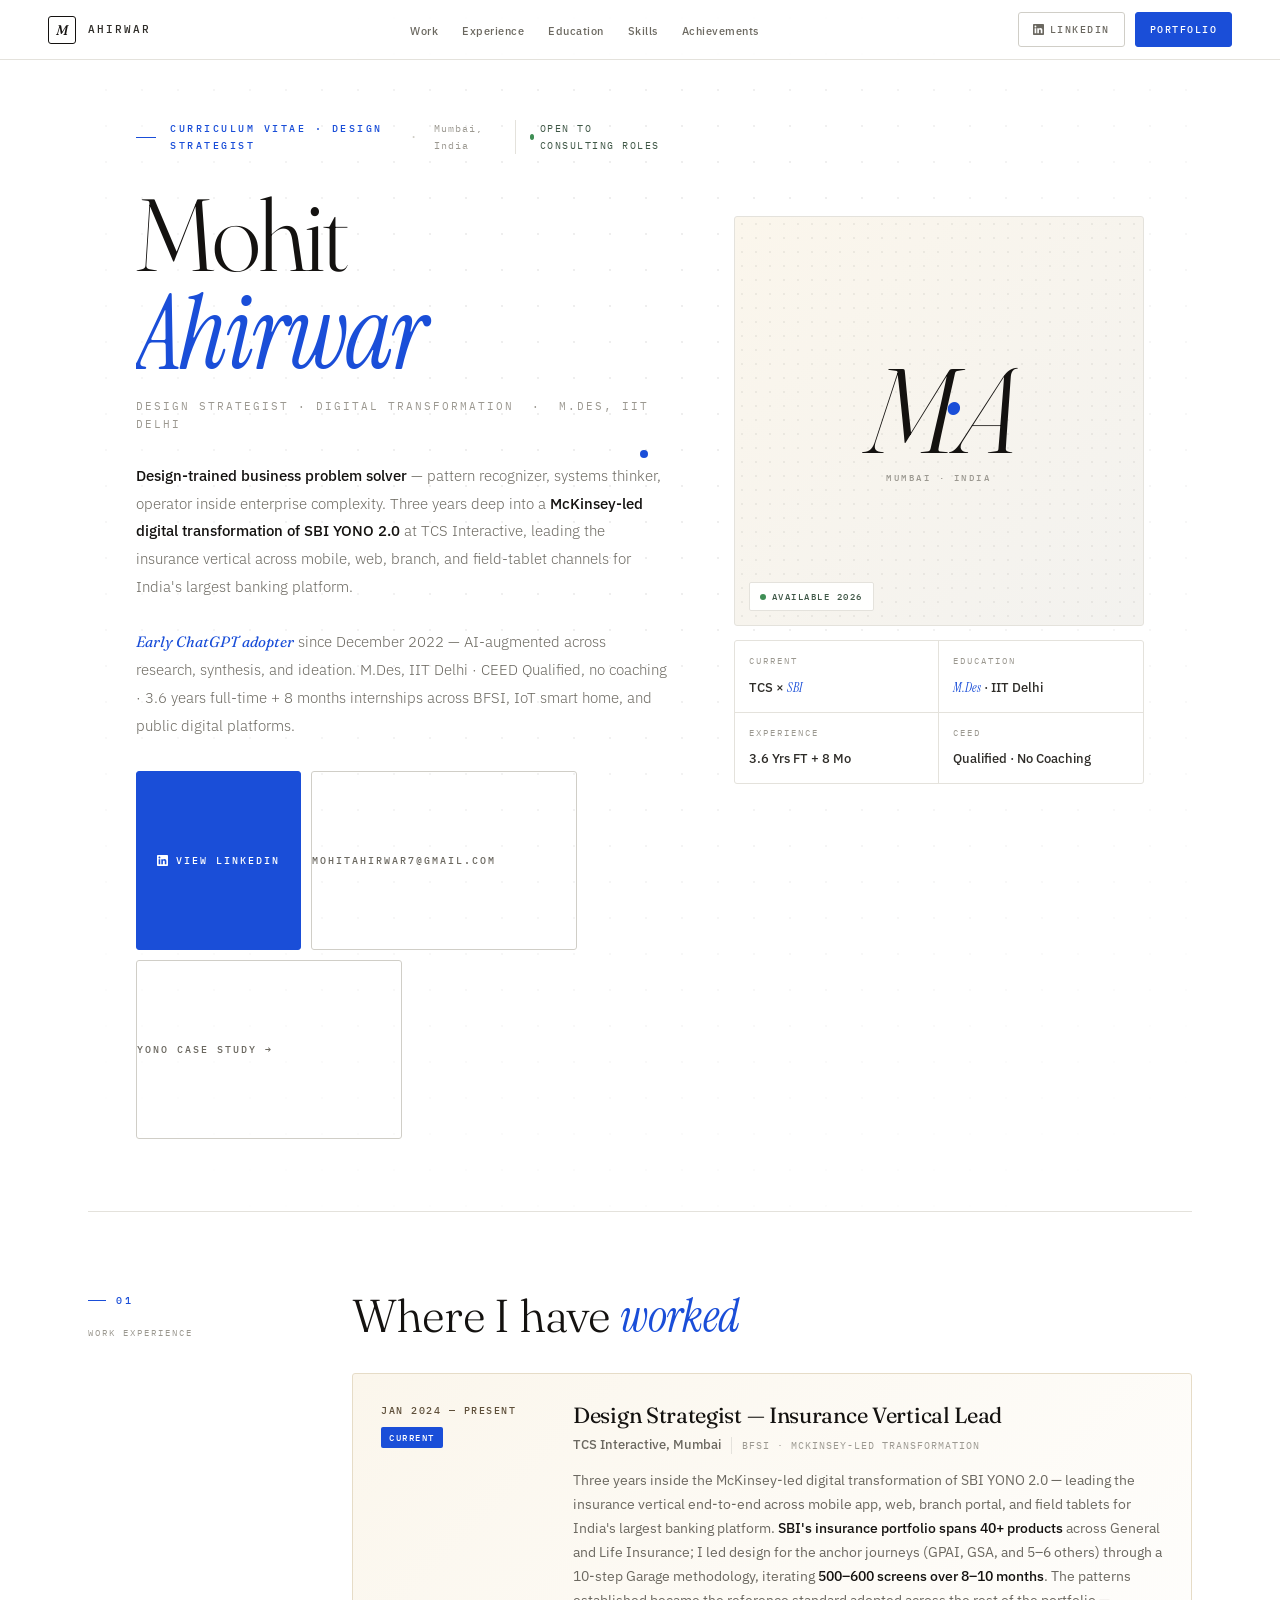
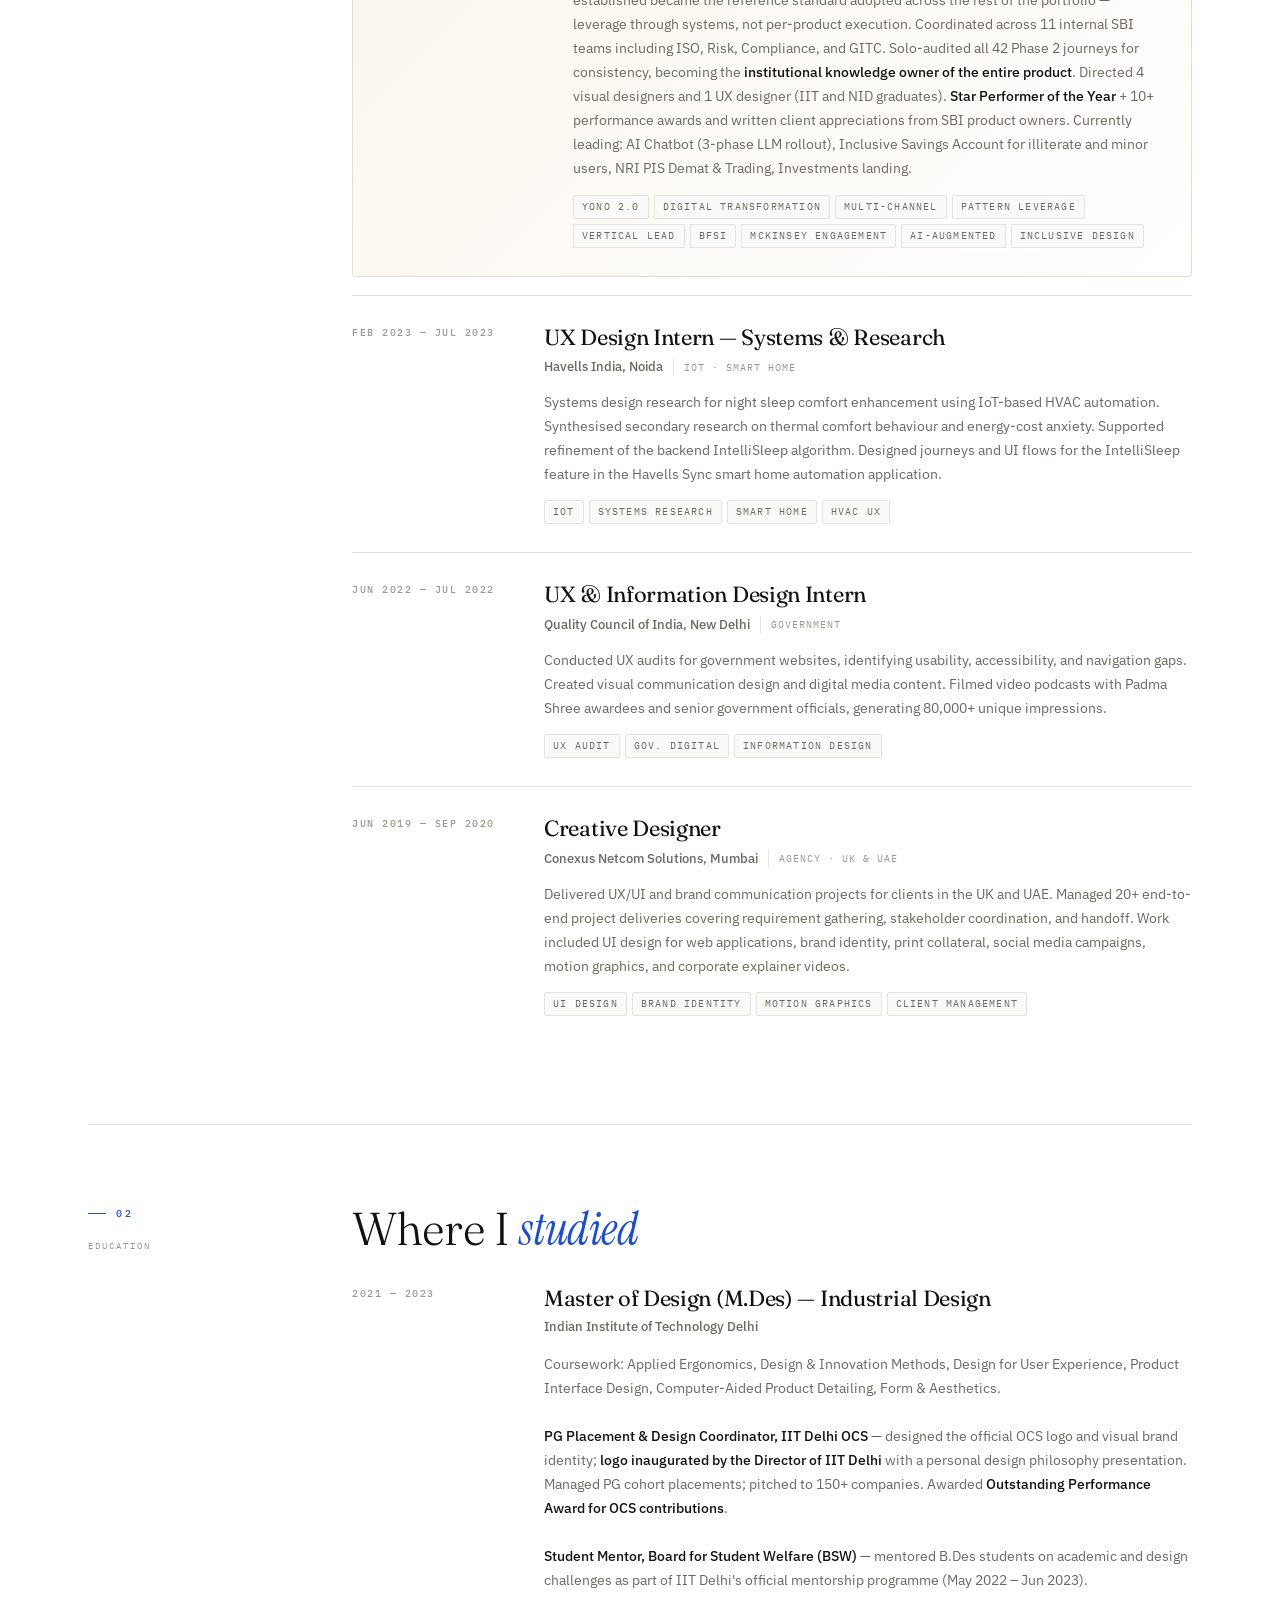
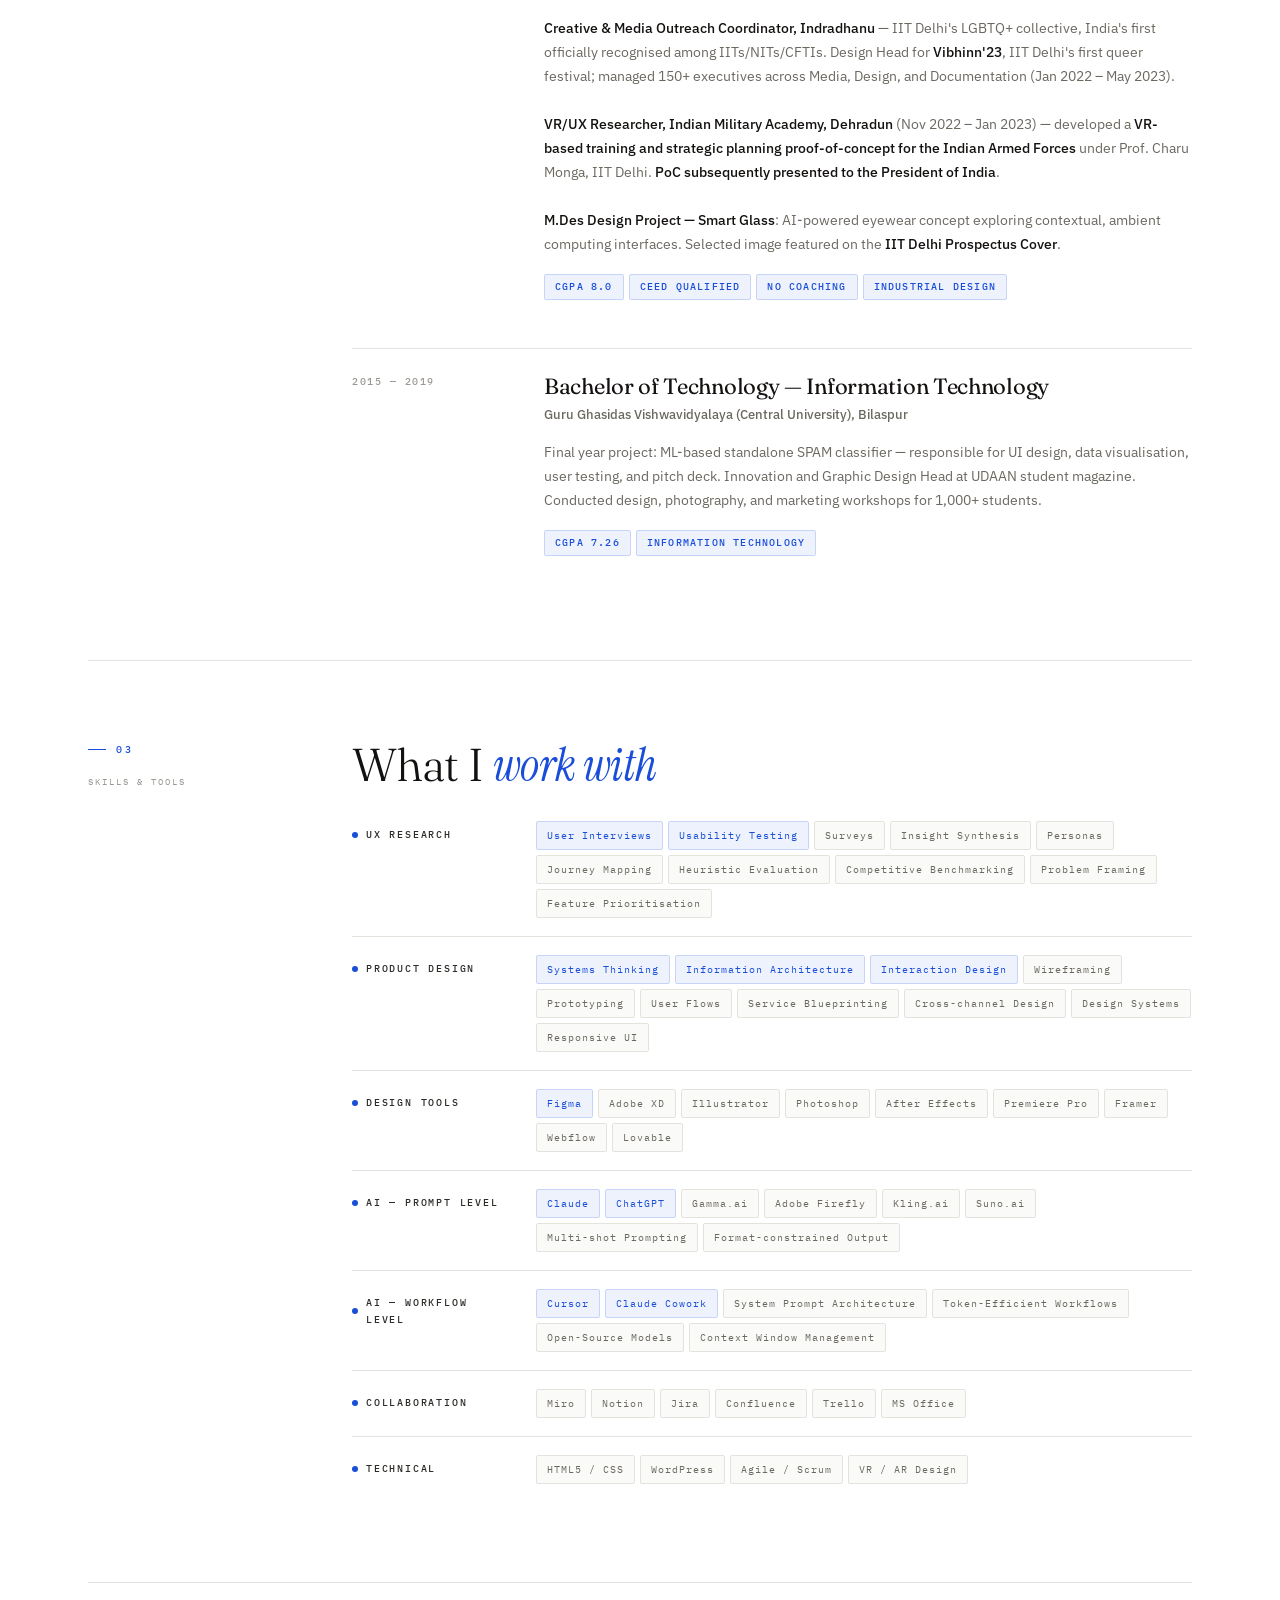
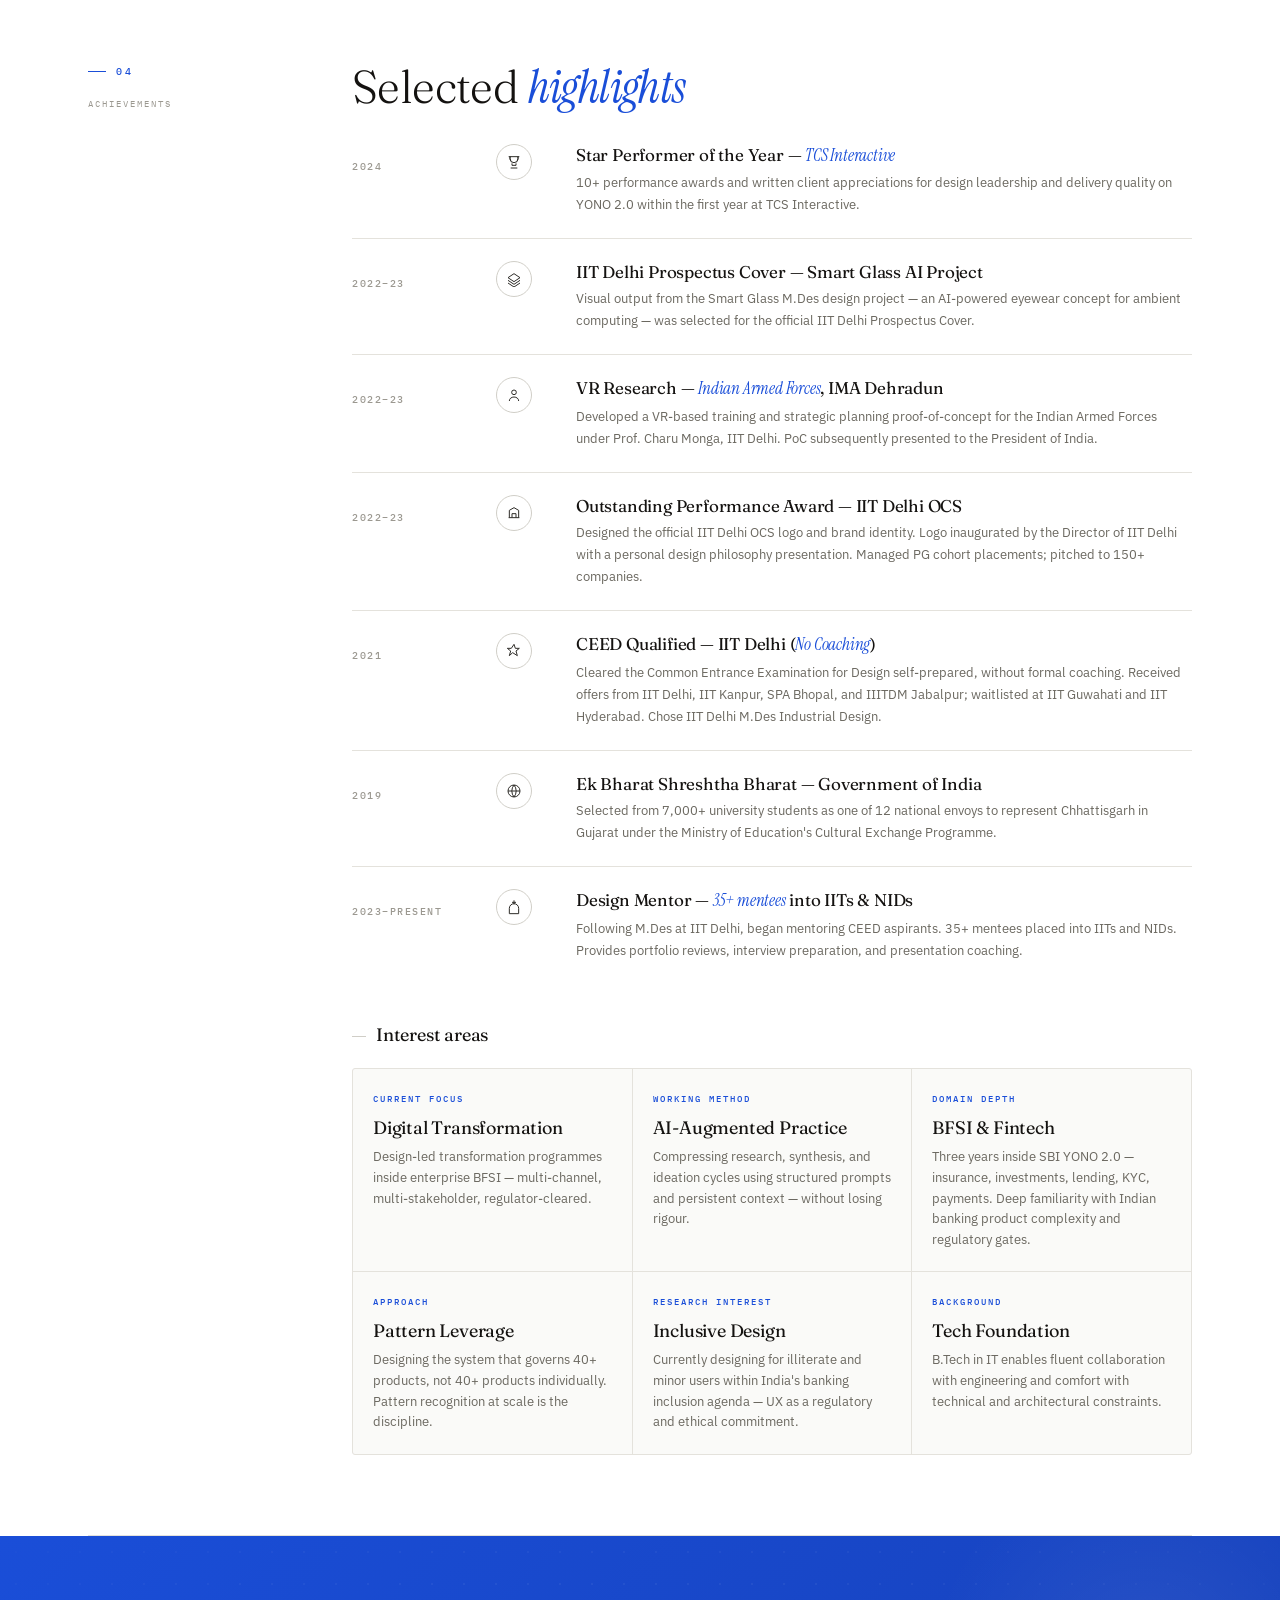
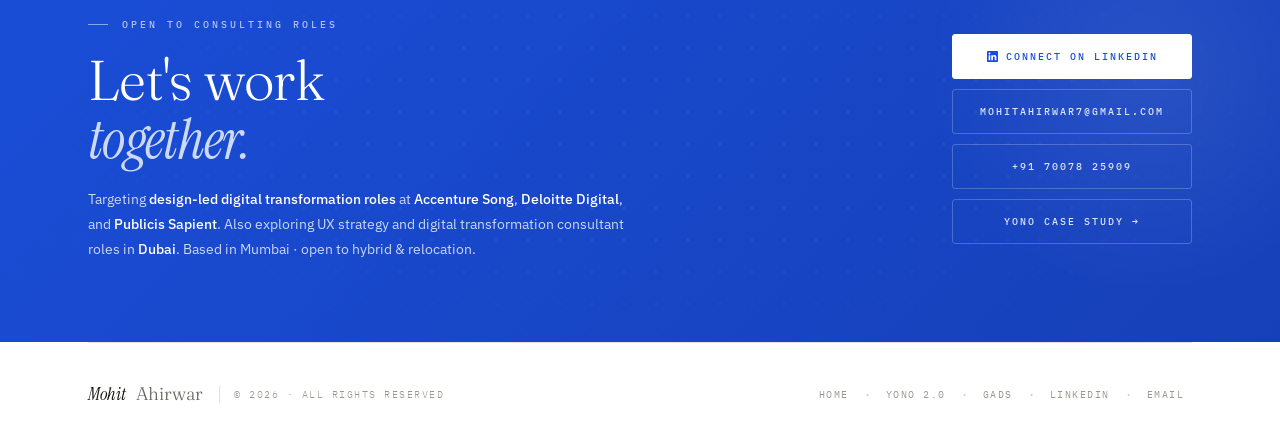
==== commit bf007595: "Repositioning portfolio for consulting roles" ====
--- a/cv.html
+++ b/cv.html
@@ -3,323 +3,346 @@
 <head>
 <meta charset="UTF-8">
 <meta name="viewport" content="width=device-width, initial-scale=1.0">
-<title>Mohit Ahirwar — Curriculum Vitae</title>
-<meta name="description" content="Curriculum Vitae — Mohit Ahirwar, Product Designer &amp; UX Lead. M.Des IIT Delhi. 3.6 years enterprise experience across BFSI, IoT, and government digital platforms.">
-<!-- Open Graph -->
+<title>Mohit Ahirwar — Curriculum Vitae · Design Strategist</title>
+<meta name="description" content="Curriculum Vitae — Mohit Ahirwar, Design Strategist working in digital transformation. M.Des IIT Delhi. Three years inside the McKinsey-led SBI YONO 2.0 programme at TCS Interactive.">
 <meta property="og:type" content="profile">
 <meta property="og:url" content="https://ahirwarmohit.github.io/cv.html">
-<meta property="og:title" content="Mohit Ahirwar — Curriculum Vitae">
-<meta property="og:description" content="Product Designer & UX Lead. M.Des IIT Delhi. Leading the insurance vertical on SBI YONO 2.0 at TCS Interactive.">
-<meta property="og:image" content="https://ahirwarmohit.github.io/assets/og-image.png">
-<meta name="twitter:card" content="summary_large_image">
-<!-- Favicon -->
+<meta property="og:title" content="Mohit Ahirwar — Curriculum Vitae · Design Strategist">
+<meta property="og:description" content="Design strategist & AI-augmented thinker. M.Des IIT Delhi. Insurance vertical lead, SBI YONO 2.0.">
 <link rel="icon" type="image/svg+xml" href="assets/favicon.svg">
 <link rel="alternate icon" href="assets/favicon.ico">
-<link href="https://fonts.googleapis.com/css2?family=Fraunces:ital,opsz,wght@0,9..144,300;0,9..144,400;0,9..144,600;1,9..144,300;1,9..144,400&family=IBM+Plex+Sans:ital,wght@0,300;0,400;0,500;0,600;1,300;1,400&family=IBM+Plex+Mono:wght@300;400;500&display=swap" rel="stylesheet">
+<link rel="preconnect" href="https://fonts.googleapis.com">
+<link rel="preconnect" href="https://fonts.gstatic.com" crossorigin>
+<link href="https://fonts.googleapis.com/css2?family=Fraunces:ital,opsz,wght@0,9..144,300;0,9..144,400;0,9..144,500;0,9..144,600;1,9..144,300;1,9..144,400&family=IBM+Plex+Sans:ital,wght@0,300;0,400;0,500;0,600;1,300;1,400&family=IBM+Plex+Mono:wght@300;400;500&family=Instrument+Serif:ital@0;1&display=swap" rel="stylesheet">
+
 <style>
-:root {
-  --white:#ffffff;--paper:#fafaf8;--bone:#f3f2ef;--rule:#e4e2dc;--rule2:#d0cec7;
+:root{
+  --white:#fff;--paper:#fafaf8;--bone:#f3f2ef;--rule:#e4e2dc;--rule2:#d0cec7;
   --ink-3:#9b9890;--ink-2:#6b6860;--ink-1:#2e2c28;--ink:#141210;
-  --blue:#1a4ed8;--blue-bg:#eef2fd;--blue-bd:#c7d4f8;--r:3px;
+  --blue:#1a4ed8;--blue-d:#1640b8;--blue-l:#6092f8;--blue-bg:#eef2fd;--blue-bd:#c7d4f8;
+  --sand:#f5efe4;--sand-l:#fbf6ec;--sand-bd:#e6dcc7;--sand-ink:#8a7558;--sand-ink-d:#5e4f3a;
+  --sage:#ecf0eb;--sage-l:#f5f7f4;--sage-bd:#d6dcd2;--sage-ink:#5a7763;--sage-ink-d:#3e5645;
+  --r:3px;--ease:cubic-bezier(0.16,1,0.3,1);--max:1200px;
 }
-*,*::before,*::after{margin:0;padding:0;box-sizing:border-box;}
-html{scroll-behavior:smooth;}
-body{font-family:'IBM Plex Sans',sans-serif;background:var(--white);color:var(--ink);line-height:1.7;-webkit-font-smoothing:antialiased;animation:pageFadeIn .4s ease both;}
-@keyframes pageFadeIn{from{opacity:0;transform:translateY(8px)}to{opacity:1;transform:translateY(0)}}
-
-/* PROGRESS */
-#prog{position:fixed;top:0;left:0;height:2px;background:var(--blue);z-index:200;width:0%;transition:width .1s linear;}
+*,*::before,*::after{margin:0;padding:0;box-sizing:border-box}
+html{scroll-behavior:smooth;scroll-padding-top:80px}
+body{font-family:'IBM Plex Sans',sans-serif;background:var(--white);color:var(--ink);line-height:1.7;-webkit-font-smoothing:antialiased;cursor:none;animation:pageFadeIn .5s var(--ease) both;overflow-x:hidden}
+@keyframes pageFadeIn{from{opacity:0}to{opacity:1}}
+::selection{background:var(--blue);color:#fff}
+
+#cur{position:fixed;top:0;left:0;width:8px;height:8px;background:var(--blue);border-radius:50%;pointer-events:none;z-index:9999;transform:translate(-50%,-50%);transition:width .22s var(--ease),height .22s var(--ease);will-change:transform;mix-blend-mode:multiply}
+#cur.hover-state{width:36px;height:36px;background:transparent;border:1.5px solid var(--blue)}
+@media(hover:none){#cur{display:none}body{cursor:auto}}
+@media(prefers-reduced-motion:reduce){#cur{display:none}body{cursor:auto}*{animation-duration:.01ms !important;transition-duration:.01ms !important}}
+
+#prog{position:fixed;top:0;left:0;height:2px;background:linear-gradient(to right,var(--blue),var(--blue-l));z-index:200;width:0%;transition:width .08s linear}
 
 /* NAV */
-nav{position:fixed;top:0;left:0;right:0;z-index:100;background:rgba(255,255,255,.93);backdrop-filter:blur(12px);border-bottom:1px solid var(--rule);height:56px;display:flex;align-items:center;justify-content:space-between;padding:0 48px;}
-.nav-id{display:flex;align-items:center;gap:12px;text-decoration:none;}
-.nav-dot{width:8px;height:8px;background:var(--blue);border-radius:50%;}
-.nav-name{font-family:'IBM Plex Mono',monospace;font-size:11px;letter-spacing:2px;text-transform:uppercase;color:var(--ink-1);font-weight:500;}
-.nav-links{display:flex;gap:24px;list-style:none;}
-.nav-links a{font-size:11px;font-weight:500;letter-spacing:.5px;color:var(--ink-2);text-decoration:none;transition:color .15s;}
-.nav-links a:hover,.nav-links a.active{color:var(--blue);}
-.nav-ctas{display:flex;gap:10px;align-items:center;}
-.nbtn{font-family:'IBM Plex Mono',monospace;font-size:10px;letter-spacing:1.5px;text-transform:uppercase;font-weight:500;padding:7px 14px;border-radius:var(--r);text-decoration:none;transition:all .15s;display:inline-flex;align-items:center;gap:6px;}
-.nbtn.o{border:1px solid var(--rule2);color:var(--ink-2);}
-.nbtn.o:hover{border-color:var(--blue);color:var(--blue);background:var(--blue-bg);}
-.nbtn.s{background:var(--blue);color:white;border:1px solid var(--blue);}
-.nbtn.s:hover{background:#1640b8;}
-
-/* HAMBURGER */
-.hamburger{display:none;flex-direction:column;gap:5px;cursor:pointer;padding:8px;border:1px solid var(--rule);border-radius:var(--r);background:transparent;transition:border-color .15s;}
-.hamburger:hover{border-color:var(--blue);}
-.hamburger span{width:18px;height:1.5px;background:var(--ink-2);display:block;transition:transform .25s ease,opacity .25s;}
-.hamburger.open span:nth-child(1){transform:translateY(6.5px) rotate(45deg);}
-.hamburger.open span:nth-child(2){opacity:0;transform:scaleX(0);}
-.hamburger.open span:nth-child(3){transform:translateY(-6.5px) rotate(-45deg);}
-
-/* MOBILE MENU */
-.mobile-menu{display:none;position:fixed;top:56px;left:0;right:0;bottom:0;background:rgba(255,255,255,.98);backdrop-filter:blur(20px);z-index:99;padding:32px 24px;flex-direction:column;gap:4px;overflow-y:auto;opacity:0;transform:translateY(-8px);transition:opacity .25s ease,transform .25s ease;pointer-events:none;}
-.mobile-menu.open{opacity:1;transform:translateY(0);pointer-events:all;}
-.mobile-menu a{font-size:20px;font-family:'Fraunces',serif;font-weight:300;color:var(--ink-1);text-decoration:none;padding:14px 0;border-bottom:1px solid var(--rule);display:block;transition:color .15s;}
-.mobile-menu a:hover{color:var(--blue);}
-.mobile-menu a:last-of-type{border-bottom:none;}
-.mm-foot{margin-top:32px;display:flex;gap:10px;}
-
-/* HERO */
-.hero{padding:112px 48px 72px;max-width:1200px;margin:0 auto;display:grid;grid-template-columns:1fr 320px;gap:80px;align-items:start;border-bottom:1px solid var(--rule);}
-.h-eyebrow{display:flex;align-items:center;gap:10px;margin-bottom:28px;}
-.h-tag{font-family:'IBM Plex Mono',monospace;font-size:10px;letter-spacing:2px;text-transform:uppercase;color:var(--blue);font-weight:500;}
-.h-sep{width:1px;height:12px;background:var(--rule2);}
-.h-loc{font-family:'IBM Plex Mono',monospace;font-size:10px;letter-spacing:1px;color:var(--ink-3);}
-.hero h1{font-family:'Fraunces',serif;font-size:clamp(44px,6vw,80px);font-weight:300;line-height:1.0;letter-spacing:-2px;color:var(--ink);margin-bottom:6px;}
-.hero h1 em{font-style:italic;color:var(--blue);}
-.h-role{font-family:'IBM Plex Mono',monospace;font-size:11px;letter-spacing:2px;text-transform:uppercase;color:var(--ink-3);margin-bottom:24px;}
-.h-bio{font-size:16px;color:var(--ink-2);font-weight:300;max-width:540px;line-height:1.78;margin-bottom:36px;}
-.h-bio strong{color:var(--ink);font-weight:500;}
-.h-actions{display:flex;gap:10px;flex-wrap:wrap;}
-.btn{font-family:'IBM Plex Mono',monospace;font-size:10px;letter-spacing:2px;text-transform:uppercase;font-weight:500;padding:10px 20px;border-radius:var(--r);text-decoration:none;transition:all .15s;display:inline-flex;align-items:center;gap:8px;}
-.btn.pri{background:var(--blue);color:white;border:1px solid var(--blue);}
-.btn.pri:hover{background:#1640b8;}
-.btn.sec{background:transparent;border:1px solid var(--rule2);color:var(--ink-2);}
-.btn.sec:hover{border-color:var(--blue);color:var(--blue);background:var(--blue-bg);}
-
-/* HERO RIGHT */
-.h-photo{width:100%;height:300px;background:var(--paper);border:1px solid var(--rule);border-radius:var(--r);display:flex;flex-direction:column;align-items:center;justify-content:center;gap:10px;margin-bottom:20px;position:relative;overflow:hidden;}
-.h-photo img{width:100%;height:100%;object-fit:cover;display:block;}
-.ph-badge{position:absolute;bottom:12px;right:12px;background:var(--white);border:1px solid var(--rule);border-radius:var(--r);padding:8px 12px;display:flex;align-items:center;gap:7px;box-shadow:0 4px 12px rgba(0,0,0,.07);}
-.ph-dot{width:6px;height:6px;background:#22c55e;border-radius:50%;}
-.ph-txt{font-size:11px;font-weight:500;color:var(--ink-1);}
-.qf{display:grid;grid-template-columns:1fr 1fr;gap:1px;background:var(--rule);border:1px solid var(--rule);border-radius:var(--r);overflow:hidden;}
-.qf-c{background:var(--white);padding:13px 15px;}
-.qf-l{font-family:'IBM Plex Mono',monospace;font-size:9px;letter-spacing:2px;text-transform:uppercase;color:var(--ink-3);display:block;margin-bottom:3px;}
-.qf-v{font-size:12px;font-weight:500;color:var(--ink-1);line-height:1.3;}
-
-/* PAGE BODY */
-.pb{max-width:1200px;margin:0 auto;}
+nav{position:fixed;top:0;left:0;right:0;z-index:100;background:rgba(255,255,255,.92);backdrop-filter:blur(18px);-webkit-backdrop-filter:blur(18px);border-bottom:1px solid var(--rule);height:60px;display:flex;align-items:center;justify-content:space-between;padding:0 48px;animation:navIn .6s var(--ease) .1s both}
+@keyframes navIn{from{transform:translateY(-100%);opacity:0}to{transform:translateY(0);opacity:1}}
+.nav-id{display:flex;align-items:center;gap:12px;text-decoration:none}
+.nav-mark{width:28px;height:28px;border:1px solid var(--ink);border-radius:var(--r);display:flex;align-items:center;justify-content:center;background:#fff;position:relative;transition:transform .3s var(--ease)}
+.nav-mark::after{content:'';position:absolute;inset:3px;border:1px solid var(--blue);border-radius:1px;opacity:0;transition:opacity .3s}
+.nav-id:hover .nav-mark{transform:rotate(-8deg)}
+.nav-id:hover .nav-mark::after{opacity:1}
+.nav-mark span{font-family:'Fraunces',serif;font-size:14px;font-weight:500;color:var(--ink);font-style:italic;line-height:1}
+.nav-name{font-family:'IBM Plex Mono',monospace;font-size:11px;letter-spacing:2px;text-transform:uppercase;color:var(--ink-1);font-weight:500}
+.nav-links{display:flex;gap:24px;list-style:none}
+.nav-links a{font-size:11px;font-weight:500;letter-spacing:.5px;color:var(--ink-2);text-decoration:none;transition:color .15s;position:relative}
+.nav-links a::after{content:'';position:absolute;bottom:-4px;left:0;right:0;height:1px;background:var(--blue);transform:scaleX(0);transition:transform .25s var(--ease);transform-origin:left}
+.nav-links a:hover::after,.nav-links a.active::after{transform:scaleX(1)}
+.nav-links a:hover,.nav-links a.active{color:var(--blue)}
+.nav-ctas{display:flex;gap:10px;align-items:center}
+.nbtn{font-family:'IBM Plex Mono',monospace;font-size:10px;letter-spacing:1.5px;text-transform:uppercase;font-weight:500;padding:8px 14px;border-radius:var(--r);text-decoration:none;transition:all .15s;display:inline-flex;align-items:center;gap:6px}
+.nbtn.o{border:1px solid var(--rule2);color:var(--ink-2)}
+.nbtn.o:hover{border-color:var(--blue);color:var(--blue);background:var(--blue-bg)}
+.nbtn.s{background:var(--blue);color:#fff;border:1px solid var(--blue)}
+.nbtn.s:hover{background:var(--blue-d)}
+
+.hamburger{display:none;flex-direction:column;gap:5px;cursor:pointer;padding:8px;border:1px solid var(--rule);border-radius:var(--r);background:transparent}
+.hamburger span{width:18px;height:1.5px;background:var(--ink-2);display:block;transition:transform .25s ease,opacity .25s}
+.hamburger.open span:nth-child(1){transform:translateY(6.5px) rotate(45deg)}
+.hamburger.open span:nth-child(2){opacity:0;transform:scaleX(0)}
+.hamburger.open span:nth-child(3){transform:translateY(-6.5px) rotate(-45deg)}
+.mobile-menu{display:none;position:fixed;top:60px;left:0;right:0;bottom:0;background:rgba(255,255,255,.98);backdrop-filter:blur(20px);z-index:99;padding:32px 24px;flex-direction:column;gap:4px;overflow-y:auto;opacity:0;transform:translateY(-8px);transition:opacity .25s ease,transform .25s ease;pointer-events:none}
+.mobile-menu.open{opacity:1;transform:translateY(0);pointer-events:all}
+.mobile-menu a{font-size:20px;font-family:'Fraunces',serif;font-weight:300;color:var(--ink-1);text-decoration:none;padding:14px 0;border-bottom:1px solid var(--rule);display:block}
+.mobile-menu a:last-of-type{border-bottom:none}
+.mm-foot{margin-top:32px;display:flex;gap:10px}
+
+/* HERO — split layout */
+.hero{padding:120px 48px 72px;max-width:var(--max);margin:0 auto;display:grid;grid-template-columns:1.3fr 1fr;gap:64px;align-items:start;border-bottom:1px solid var(--rule);position:relative;overflow:hidden}
+.hero::before{content:'';position:absolute;inset:0;background-image:radial-gradient(circle,rgba(20,18,16,.07) 1px,transparent 1px);background-size:36px 36px;pointer-events:none;mask-image:radial-gradient(ellipse 80% 80% at 50% 30%,#000 25%,transparent 100%);-webkit-mask-image:radial-gradient(ellipse 80% 80% at 50% 30%,#000 25%,transparent 100%)}
+.hero > *{position:relative;z-index:1}
+.h-eyebrow{display:flex;align-items:center;gap:14px;margin-bottom:32px;animation:fadeUp .6s var(--ease) .15s both}
+.h-eyebrow::before{content:'';width:28px;height:1px;background:var(--blue)}
+.h-tag{font-family:'IBM Plex Mono',monospace;font-size:10px;letter-spacing:2.5px;text-transform:uppercase;color:var(--blue);font-weight:500}
+.h-sep{color:var(--rule2);padding:0 4px}
+.h-loc{font-family:'IBM Plex Mono',monospace;font-size:10px;letter-spacing:1px;color:var(--ink-3)}
+.h-eyebrow .available{margin-left:auto;display:inline-flex;align-items:center;gap:6px;font-family:'IBM Plex Mono',monospace;font-size:10px;letter-spacing:1.5px;color:var(--sage-ink-d);text-transform:uppercase;padding-left:14px;border-left:1px solid var(--rule)}
+.dot-live{width:6px;height:6px;border-radius:50%;background:#3e8e54;animation:liveDot 2s ease-in-out infinite}
+@keyframes liveDot{0%,100%{box-shadow:0 0 0 0 rgba(62,142,84,.5)}50%{box-shadow:0 0 0 8px rgba(62,142,84,0)}}
+
+.hero h1{font-family:'Fraunces',serif;font-size:clamp(56px,8vw,108px);font-weight:300;line-height:.95;letter-spacing:-3px;color:var(--ink);margin-bottom:14px}
+.h-line{display:block;overflow:hidden}
+.h-line span{display:block;animation:lineUp .9s var(--ease) both}
+.h-line:nth-child(1) span{animation-delay:.25s}
+.h-line:nth-child(2) span{animation-delay:.4s}
+.h-line:nth-child(2) em{font-family:'Instrument Serif',serif;font-style:italic;color:var(--blue);font-weight:400}
+@keyframes lineUp{from{transform:translateY(110%)}to{transform:translateY(0)}}
+@keyframes fadeUp{from{opacity:0;transform:translateY(20px)}to{opacity:1;transform:translateY(0)}}
+.h-role{font-family:'IBM Plex Mono',monospace;font-size:11px;letter-spacing:2px;text-transform:uppercase;color:var(--ink-3);margin-bottom:28px;animation:fadeUp .8s var(--ease) .55s both}
+.h-bio{font-size:15px;color:var(--ink-2);font-weight:300;max-width:560px;line-height:1.85;margin-bottom:32px;animation:fadeUp .8s var(--ease) .65s both}
+.h-bio strong{color:var(--ink);font-weight:500}
+.h-bio .accent{font-family:'Fraunces',serif;font-style:italic;color:var(--blue);font-weight:400}
+
+.h-actions{display:flex;gap:10px;flex-wrap:wrap;animation:fadeUp .8s var(--ease) .8s both}
+.btn{font-family:'IBM Plex Mono',monospace;font-size:10px;letter-spacing:2px;text-transform:uppercase;font-weight:500;padding:12px 20px;border-radius:var(--r);text-decoration:none;transition:all .2s var(--ease);display:inline-flex;align-items:center;gap:8px;cursor:none;position:relative;overflow:hidden}
+.btn.pri{background:var(--blue);color:#fff;border:1px solid var(--blue)}
+.btn.pri::before{content:'';position:absolute;inset:0;background:linear-gradient(45deg,transparent 30%,rgba(255,255,255,.18) 50%,transparent 70%);transform:translateX(-100%);transition:transform .55s}
+.btn.pri:hover::before{transform:translateX(100%)}
+.btn.pri:hover{background:var(--blue-d);transform:translateY(-1px);box-shadow:0 10px 26px rgba(26,78,216,.3)}
+.btn.sec{background:transparent;border:1px solid var(--rule2);color:var(--ink-2)}
+.btn.sec:hover{border-color:var(--blue);color:var(--blue);background:var(--blue-bg)}
+
+/* HERO RIGHT — quick facts + photo */
+.h-right{position:sticky;top:96px;animation:fadeUp 1s var(--ease) .55s both}
+.h-photo{width:100%;aspect-ratio:1/1;background:linear-gradient(135deg,var(--sand-l),var(--bone));border:1px solid var(--rule);border-radius:var(--r);overflow:hidden;display:flex;align-items:center;justify-content:center;position:relative;margin-bottom:14px}
+.h-photo::before{content:'';position:absolute;inset:0;background-image:radial-gradient(circle,rgba(20,18,16,.06) 1px,transparent 1px);background-size:14px 14px;pointer-events:none}
+.photo-mono{font-family:'Fraunces',serif;font-size:120px;font-weight:300;color:var(--ink);font-style:italic;line-height:.8;letter-spacing:-6px;position:relative;z-index:1;text-align:center}
+.photo-mono em{color:var(--blue);font-family:'Instrument Serif',serif}
+.photo-mono .ml{display:block;font-family:'IBM Plex Mono',monospace;font-size:9px;letter-spacing:2.5px;text-transform:uppercase;color:var(--ink-3);font-style:normal;font-weight:500;margin-top:14px}
+.ph-badge{position:absolute;bottom:14px;left:14px;display:flex;align-items:center;gap:6px;background:rgba(255,255,255,.94);backdrop-filter:blur(8px);padding:6px 10px;border:1px solid var(--rule);border-radius:2px;font-family:'IBM Plex Mono',monospace;font-size:9px;letter-spacing:1.5px;color:var(--sage-ink-d);text-transform:uppercase;font-weight:500;z-index:2}
+.qf{display:grid;grid-template-columns:1fr 1fr;gap:1px;background:var(--rule);border:1px solid var(--rule);border-radius:var(--r);overflow:hidden}
+.qf-c{background:#fff;padding:12px 14px;transition:background .2s}
+.qf-c:hover{background:var(--paper)}
+.qf-l{font-family:'IBM Plex Mono',monospace;font-size:9px;letter-spacing:2px;text-transform:uppercase;color:var(--ink-3);display:block;margin-bottom:4px}
+.qf-v{font-size:12.5px;font-weight:500;color:var(--ink-1);line-height:1.4}
+.qf-v em{font-style:italic;color:var(--blue);font-family:'Instrument Serif',serif;font-weight:400}
 
 /* SECTIONS */
-.sec{padding:72px 48px;border-bottom:1px solid var(--rule);display:grid;grid-template-columns:200px 1fr;gap:64px;align-items:start;}
-.s-aside{position:sticky;top:72px;}
-.s-num{font-family:'IBM Plex Mono',monospace;font-size:10px;letter-spacing:3px;text-transform:uppercase;color:var(--blue);display:block;margin-bottom:8px;font-weight:500;}
-.s-lbl{font-family:'Fraunces',serif;font-size:15px;font-weight:400;color:var(--ink-2);line-height:1.4;}
-.s-body h2{font-family:'Fraunces',serif;font-size:clamp(26px,3vw,40px);font-weight:300;line-height:1.15;color:var(--ink);margin-bottom:28px;letter-spacing:-.5px;}
-.s-body h2 em{font-style:italic;color:var(--blue);}
-.s-body h3{font-family:'IBM Plex Mono',monospace;font-size:10px;letter-spacing:3px;text-transform:uppercase;color:var(--ink-2);font-weight:500;margin-top:48px;margin-bottom:18px;padding-bottom:10px;border-bottom:1px solid var(--rule);}
-
-/* EXP */
-.exp-list{display:flex;flex-direction:column;}
-.exp-e{padding:28px 0;border-bottom:1px solid var(--rule);display:grid;grid-template-columns:180px 1fr;gap:32px;}
-.exp-e:first-child{padding-top:0;}
-.exp-e:last-child{border-bottom:none;padding-bottom:0;}
-.e-date{font-family:'IBM Plex Mono',monospace;font-size:11px;color:var(--ink-3);letter-spacing:.5px;padding-top:3px;line-height:1.5;}
-.e-now{display:inline-block;background:var(--blue-bg);border:1px solid var(--blue-bd);color:var(--blue);font-size:9px;letter-spacing:2px;text-transform:uppercase;padding:2px 7px;border-radius:2px;margin-top:6px;font-weight:500;}
-.e-role{font-size:15px;font-weight:600;color:var(--ink);margin-bottom:2px;}
-.e-co{font-size:13px;color:var(--blue);font-weight:500;margin-bottom:10px;}
-.e-co span{color:var(--ink-3);font-family:'IBM Plex Mono',monospace;font-size:10px;letter-spacing:1px;}
-.e-desc{font-size:14px;color:var(--ink-2);line-height:1.78;max-width:580px;}
-.e-tags{display:flex;flex-wrap:wrap;gap:6px;margin-top:12px;}
-.e-tag{font-family:'IBM Plex Mono',monospace;font-size:9px;letter-spacing:1.5px;text-transform:uppercase;color:var(--ink-2);background:var(--paper);border:1px solid var(--rule);padding:3px 8px;border-radius:2px;}
-
-/* EDU */
-.edu-list{display:flex;flex-direction:column;}
-.edu-e{padding:28px 0;border-bottom:1px solid var(--rule);display:grid;grid-template-columns:180px 1fr;gap:32px;}
-.edu-e:first-child{padding-top:0;}
-.edu-e:last-child{border-bottom:none;padding-bottom:0;}
-.ed-date{font-family:'IBM Plex Mono',monospace;font-size:11px;color:var(--ink-3);letter-spacing:.5px;padding-top:3px;}
-.ed-deg{font-size:15px;font-weight:600;color:var(--ink);margin-bottom:2px;}
-.ed-sch{font-size:13px;color:var(--blue);font-weight:500;margin-bottom:10px;}
-.ed-txt{font-size:13.5px;color:var(--ink-2);line-height:1.75;max-width:560px;}
-.ed-badges{display:flex;gap:8px;flex-wrap:wrap;margin-top:12px;}
-.ed-b{display:inline-flex;align-items:center;background:var(--blue-bg);border:1px solid var(--blue-bd);padding:4px 10px;border-radius:2px;}
-.ed-b span{font-family:'IBM Plex Mono',monospace;font-size:10px;letter-spacing:1px;color:var(--blue);font-weight:500;}
+.pb{max-width:var(--max);margin:0 auto;padding:0 48px}
+.sec{padding:80px 0;display:grid;grid-template-columns:200px 1fr;gap:64px;border-bottom:1px solid var(--rule);position:relative}
+.s-aside{position:sticky;top:100px;align-self:start}
+.s-num{font-family:'IBM Plex Mono',monospace;font-size:10px;letter-spacing:2.5px;color:var(--blue);font-weight:500;display:flex;align-items:center;gap:10px;margin-bottom:8px}
+.s-num::before{content:'';width:18px;height:1px;background:var(--blue)}
+.s-lbl{font-family:'IBM Plex Mono',monospace;font-size:9px;letter-spacing:2px;color:var(--ink-3);text-transform:uppercase}
+.sec h2{font-family:'Fraunces',serif;font-size:clamp(30px,3.6vw,48px);font-weight:300;line-height:1.05;color:var(--ink);margin-bottom:32px;letter-spacing:-.6px}
+.sec h2 em{font-style:italic;font-family:'Instrument Serif',serif;color:var(--blue);font-weight:400}
+.sec h3{font-family:'Fraunces',serif;font-size:18px;font-weight:400;color:var(--ink);margin:36px 0 16px;letter-spacing:-.2px;display:flex;align-items:baseline;gap:10px}
+.sec h3::before{content:'';width:14px;height:1px;background:var(--rule2);position:relative;top:-4px;flex-shrink:0}
+
+/* EXPERIENCE LIST */
+.exp-list{display:flex;flex-direction:column;gap:0}
+.exp-e{display:grid;grid-template-columns:160px 1fr;gap:32px;padding:28px 0;border-top:1px solid var(--rule);position:relative;transition:padding .25s var(--ease)}
+.exp-e:first-child{border-top:none;padding-top:0}
+.exp-e:hover{padding-left:6px}
+.e-date{font-family:'IBM Plex Mono',monospace;font-size:10px;letter-spacing:1.5px;color:var(--ink-3);font-weight:500;text-transform:uppercase}
+.e-now{display:inline-block;background:var(--blue);color:#fff;font-family:'IBM Plex Mono',monospace;font-size:9px;letter-spacing:1.5px;padding:3px 8px;border-radius:2px;margin-top:8px;font-weight:500}
+.e-role{font-family:'Fraunces',serif;font-size:22px;font-weight:400;color:var(--ink);line-height:1.2;margin-bottom:6px;letter-spacing:-.3px}
+.e-co{font-family:'IBM Plex Sans',sans-serif;font-size:13px;color:var(--ink-2);font-weight:500;margin-bottom:12px;display:flex;align-items:center;gap:10px;flex-wrap:wrap}
+.e-co span{font-family:'IBM Plex Mono',monospace;font-size:10px;letter-spacing:1px;color:var(--ink-3);font-weight:400;text-transform:uppercase;padding-left:10px;border-left:1px solid var(--rule)}
+.e-desc{font-size:13.5px;color:var(--ink-2);line-height:1.78;margin-bottom:14px}
+.e-desc strong{color:var(--ink);font-weight:500}
+.e-tags{display:flex;flex-wrap:wrap;gap:5px;margin-top:14px}
+.e-tag{font-family:'IBM Plex Mono',monospace;font-size:9.5px;letter-spacing:1.2px;text-transform:uppercase;color:var(--ink-2);background:var(--paper);border:1px solid var(--rule);padding:3px 8px;border-radius:2px;transition:border-color .15s,color .15s}
+.e-tag:hover{border-color:var(--blue);color:var(--blue);background:var(--blue-bg)}
+
+/* Featured experience — sand wash */
+.exp-e.feat{background:linear-gradient(135deg,var(--sand-l) 0%,#fff 100%);border:1px solid var(--sand-bd);padding:28px 28px;border-radius:var(--r);margin-bottom:18px}
+.exp-e.feat:first-child{padding-top:28px;border-top:1px solid var(--sand-bd)}
+.exp-e.feat:hover{padding-left:32px}
+.exp-e.feat .e-date{color:var(--sand-ink-d)}
+
+/* EDUCATION */
+.edu-list{display:flex;flex-direction:column;gap:24px}
+.edu-e{display:grid;grid-template-columns:160px 1fr;gap:32px;padding:24px 0;border-top:1px solid var(--rule)}
+.edu-e:first-child{border-top:none;padding-top:0}
+.ed-date{font-family:'IBM Plex Mono',monospace;font-size:10px;letter-spacing:1.5px;color:var(--ink-3);text-transform:uppercase;font-weight:500}
+.ed-deg{font-family:'Fraunces',serif;font-size:22px;font-weight:400;color:var(--ink);line-height:1.2;margin-bottom:4px;letter-spacing:-.3px}
+.ed-sch{font-size:13px;color:var(--ink-2);font-weight:500;margin-bottom:14px}
+.ed-txt{font-size:13.5px;color:var(--ink-2);line-height:1.78;margin-bottom:18px}
+.ed-txt strong{color:var(--ink);font-weight:500}
+.ed-badges{display:flex;flex-wrap:wrap;gap:5px}
+.ed-b{display:inline-flex;align-items:center;background:var(--blue-bg);border:1px solid var(--blue-bd);padding:4px 10px;border-radius:2px;font-family:'IBM Plex Mono',monospace;font-size:9.5px;letter-spacing:1.2px;color:var(--blue);font-weight:500;text-transform:uppercase}
 
 /* SKILLS */
-.sk-row{padding:20px 0;border-bottom:1px solid var(--rule);display:grid;grid-template-columns:180px 1fr;gap:32px;align-items:start;}
-.sk-row:first-child{padding-top:0;}
-.sk-row:last-child{border-bottom:none;padding-bottom:0;}
-.sk-cat{font-family:'IBM Plex Mono',monospace;font-size:10px;letter-spacing:2px;text-transform:uppercase;color:var(--ink-3);padding-top:4px;}
-.sk-pills{display:flex;flex-wrap:wrap;gap:6px;}
-.sk-p{font-size:12px;font-weight:400;color:var(--ink-1);background:var(--paper);border:1px solid var(--rule);padding:5px 12px;border-radius:2px;transition:all .15s;}
-.sk-p:hover{border-color:var(--blue-bd);background:var(--blue-bg);color:var(--blue);}
-.sk-p.hi{background:var(--blue-bg);border-color:var(--blue-bd);color:var(--blue);font-weight:500;}
+.sk-row{display:grid;grid-template-columns:160px 1fr;gap:24px;padding:18px 0;border-top:1px solid var(--rule);align-items:start}
+.sk-row:first-of-type{border-top:none;padding-top:0}
+.sk-cat{font-family:'IBM Plex Mono',monospace;font-size:10px;letter-spacing:1.8px;text-transform:uppercase;color:var(--ink-1);font-weight:500;padding-top:5px;display:flex;align-items:center;gap:8px}
+.sk-cat::before{content:'';width:6px;height:6px;background:var(--blue);border-radius:50%}
+.sk-pills{display:flex;flex-wrap:wrap;gap:5px}
+.sk-p{font-family:'IBM Plex Mono',monospace;font-size:10px;letter-spacing:1px;color:var(--ink-2);background:var(--paper);border:1px solid var(--rule);padding:5px 10px;border-radius:2px;transition:all .18s}
+.sk-p.hi{background:var(--blue-bg);border-color:var(--blue-bd);color:var(--blue)}
+.sk-p:hover{border-color:var(--ink-2);color:var(--ink-1)}
 
 /* ACHIEVEMENTS */
-.ach-list{display:flex;flex-direction:column;}
-.ach-e{padding:20px 0;border-bottom:1px solid var(--rule);display:grid;grid-template-columns:180px 1fr;gap:32px;align-items:start;}
-.ach-e:first-child{padding-top:0;}
-.ach-e:last-child{border-bottom:none;padding-bottom:0;}
-.ach-yr{font-family:'IBM Plex Mono',monospace;font-size:11px;color:var(--ink-3);letter-spacing:.5px;padding-top:2px;}
-.ach-t{font-size:14px;font-weight:600;color:var(--ink);margin-bottom:4px;}
-.ach-d{font-size:13px;color:var(--ink-2);line-height:1.65;}
-
-/* INTEREST GRID */
-.int-grid{display:grid;grid-template-columns:repeat(3,1fr);gap:1px;background:var(--rule);border:1px solid var(--rule);border-radius:var(--r);overflow:hidden;margin-top:4px;}
-.int-c{background:var(--white);padding:20px 18px;transition:background .2s;}
-.int-c:hover{background:var(--paper);}
-.int-l{font-family:'IBM Plex Mono',monospace;font-size:9px;letter-spacing:2px;text-transform:uppercase;color:var(--blue);margin-bottom:8px;display:block;}
-.int-t{font-size:13px;font-weight:600;color:var(--ink);margin-bottom:4px;}
-.int-d{font-size:12px;color:var(--ink-2);line-height:1.55;}
-
-/* CONTACT / CTA */
-.cta{background:var(--ink);padding:60px 48px;}
-.cta-in{max-width:1200px;margin:0 auto;display:grid;grid-template-columns:1fr auto;gap:48px;align-items:center;}
-.cta h2{font-family:'Fraunces',serif;font-size:clamp(28px,4vw,46px);font-weight:300;color:white;line-height:1.2;margin-bottom:12px;letter-spacing:-.5px;}
-.cta h2 em{font-style:italic;color:#93b4f8;}
-.cta p{font-size:14px;color:rgba(255,255,255,.5);max-width:480px;line-height:1.7;}
-.cta-acts{display:flex;flex-direction:column;gap:10px;}
-.cta-btn{font-family:'IBM Plex Mono',monospace;font-size:10px;letter-spacing:2px;text-transform:uppercase;font-weight:500;padding:12px 22px;border-radius:var(--r);text-decoration:none;transition:all .15s;display:inline-flex;align-items:center;justify-content:center;gap:8px;white-space:nowrap;}
-.cta-btn.p{background:var(--blue);color:white;border:1px solid var(--blue);}
-.cta-btn.p:hover{background:#1640b8;}
-.cta-btn.o{background:transparent;color:rgba(255,255,255,.7);border:1px solid rgba(255,255,255,.15);}
-.cta-btn.o:hover{border-color:rgba(255,255,255,.4);color:white;}
+.ach-list{display:grid;grid-template-columns:1fr;gap:0}
+.ach-e{display:grid;grid-template-columns:120px 56px 1fr;gap:24px;padding:22px 0;border-top:1px solid var(--rule);align-items:start;transition:padding .25s var(--ease)}
+.ach-e:first-child{border-top:none;padding-top:0}
+.ach-e:hover{padding-left:6px}
+.ach-yr{font-family:'IBM Plex Mono',monospace;font-size:10px;letter-spacing:1.5px;color:var(--ink-3);text-transform:uppercase;font-weight:500;padding-top:14px}
+.ach-icon{width:36px;height:36px;border:1px solid var(--rule2);border-radius:50%;display:flex;align-items:center;justify-content:center;color:var(--ink-1);background:#fff;transition:transform .35s var(--ease),background .2s,border-color .2s}
+.ach-e:hover .ach-icon{transform:rotate(-12deg);background:var(--blue-bg);border-color:var(--blue);color:var(--blue)}
+.ach-t{font-family:'Fraunces',serif;font-size:17px;font-weight:400;color:var(--ink);line-height:1.25;margin-bottom:6px;letter-spacing:-.2px}
+.ach-t em{font-style:italic;color:var(--blue);font-family:'Instrument Serif',serif}
+.ach-d{font-size:13px;color:var(--ink-2);line-height:1.7}
+.ach-d strong{color:var(--ink);font-weight:500}
+
+/* INTERESTS */
+.int-grid{display:grid;grid-template-columns:repeat(3,1fr);gap:1px;background:var(--rule);border:1px solid var(--rule);border-radius:var(--r);overflow:hidden;margin-top:18px}
+.int-c{background:var(--paper);padding:22px 20px;transition:background .25s,transform .25s var(--ease)}
+.int-c:hover{background:#fff;transform:translateY(-2px);z-index:2}
+.int-l{font-family:'IBM Plex Mono',monospace;font-size:9px;letter-spacing:2px;text-transform:uppercase;color:var(--blue);font-weight:500;margin-bottom:10px;display:block}
+.int-t{font-family:'Fraunces',serif;font-size:18px;font-weight:400;color:var(--ink);margin-bottom:8px;line-height:1.2;letter-spacing:-.2px}
+.int-d{font-size:12.5px;color:var(--ink-2);line-height:1.65}
+
+/* CTA */
+.cta{background:linear-gradient(135deg,var(--blue) 0%,var(--blue-d) 100%);position:relative;overflow:hidden;margin-top:0}
+.cta::before{content:'';position:absolute;inset:0;background-image:radial-gradient(circle,rgba(255,255,255,.07) 1px,transparent 1px);background-size:32px 32px;pointer-events:none;mask-image:radial-gradient(ellipse 80% 80% at 50% 50%,#000 30%,transparent 100%);-webkit-mask-image:radial-gradient(ellipse 80% 80% at 50% 50%,#000 30%,transparent 100%)}
+.cta::after{content:'';position:absolute;top:-30%;right:-10%;width:520px;height:520px;background:radial-gradient(circle,rgba(255,255,255,.08) 0%,transparent 60%);pointer-events:none}
+.cta-in{max-width:var(--max);margin:0 auto;padding:80px 48px;display:grid;grid-template-columns:1fr auto;gap:48px;align-items:center;position:relative;z-index:1}
+.cta-tag{font-family:'IBM Plex Mono',monospace;font-size:10px;letter-spacing:3px;text-transform:uppercase;color:rgba(255,255,255,.65);margin-bottom:18px;display:flex;align-items:center;gap:14px;font-weight:500}
+.cta-tag::before{content:'';width:20px;height:1px;background:rgba(255,255,255,.5)}
+.cta h2{font-family:'Fraunces',serif;font-size:clamp(32px,4.5vw,56px);font-weight:300;color:#fff;line-height:1.05;margin-bottom:18px;letter-spacing:-.7px}
+.cta h2 em{font-style:italic;font-family:'Instrument Serif',serif;color:#cdd9f8;font-weight:400}
+.cta p{font-size:14px;color:rgba(255,255,255,.78);max-width:560px;line-height:1.78}
+.cta p strong{color:#fff;font-weight:500}
+.cta-acts{display:flex;flex-direction:column;gap:10px;flex-shrink:0;min-width:240px}
+.cta-btn{font-family:'IBM Plex Mono',monospace;font-size:10px;letter-spacing:2px;text-transform:uppercase;font-weight:500;padding:13px 22px;border-radius:var(--r);text-decoration:none;transition:all .2s var(--ease);display:inline-flex;align-items:center;justify-content:center;gap:8px;cursor:none;white-space:nowrap}
+.cta-btn.p{background:#fff;color:var(--blue);border:1px solid #fff}
+.cta-btn.p:hover{transform:translateY(-1px);box-shadow:0 10px 30px rgba(0,0,0,.18)}
+.cta-btn.o{background:transparent;color:rgba(255,255,255,.85);border:1px solid rgba(255,255,255,.22)}
+.cta-btn.o:hover{border-color:rgba(255,255,255,.6);color:#fff;background:rgba(255,255,255,.05)}
 
 /* FOOTER */
-footer{border-top:1px solid var(--rule);padding:28px 48px;display:flex;justify-content:space-between;align-items:center;flex-wrap:wrap;gap:12px;max-width:1200px;margin:0 auto;}
-.f-name{font-family:'Fraunces',serif;font-size:18px;font-weight:300;color:var(--ink-2);}
-.f-name em{font-style:italic;color:var(--ink);}
-.f-links{display:flex;gap:20px;}
-.f-links a{font-family:'IBM Plex Mono',monospace;font-size:10px;letter-spacing:2px;text-transform:uppercase;color:var(--ink-3);text-decoration:none;transition:color .15s;}
-.f-links a:hover{color:var(--blue);}
-
-/* BACK TO TOP */
-#btt{position:fixed;bottom:28px;right:28px;width:40px;height:40px;background:var(--white);border:1px solid var(--rule2);border-radius:50%;display:flex;align-items:center;justify-content:center;cursor:pointer;opacity:0;transform:translateY(8px);transition:opacity .3s,transform .3s,border-color .15s;z-index:90;}
-#btt.vis{opacity:1;transform:translateY(0);}
-#btt:hover{border-color:var(--blue);}
-#btt svg{color:var(--ink-2);}
-
-/* REVEAL — enhanced with blur */
-.reveal{opacity:0;transform:translateY(24px);filter:blur(2px);transition:opacity .7s cubic-bezier(0.16,1,0.3,1),transform .7s cubic-bezier(0.16,1,0.3,1),filter .7s cubic-bezier(0.16,1,0.3,1);}
-.reveal.in{opacity:1;transform:translateY(0);filter:blur(0);}
-.d1{transition-delay:.08s;}.d2{transition-delay:.16s;}.d3{transition-delay:.24s;}.d4{transition-delay:.32s;}
-
-/* CURSOR */
-#cur{position:fixed;top:0;left:0;width:8px;height:8px;background:var(--blue);border-radius:50%;pointer-events:none;z-index:9999;transform:translate(-50%,-50%);transition:width .22s cubic-bezier(0.16,1,0.3,1),height .22s cubic-bezier(0.16,1,0.3,1),background .2s,border .2s;will-change:transform;}
-#cur.hover-state{width:36px;height:36px;background:transparent;border:1.5px solid var(--blue);}
-@media(hover:none){#cur{display:none;}body{cursor:auto;}}
-
-/* PRINT STYLESHEET */
-@media print {
-  #prog,nav,.hamburger,.mobile-menu,.cta,#btt{display:none!important;}
-  body{animation:none;font-size:11pt;color:#000;background:#fff;-webkit-print-color-adjust:exact;print-color-adjust:exact;}
-  .hero{padding:0 0 24pt;display:grid;grid-template-columns:1fr 220pt;gap:32pt;page-break-after:avoid;}
-  .h-actions{display:none;}
-  .sec{padding:18pt 0;grid-template-columns:100pt 1fr;gap:24pt;page-break-inside:avoid;}
-  .s-aside{position:static;}
-  .exp-e,.edu-e,.sk-row,.ach-e{grid-template-columns:100pt 1fr;}
-  .int-grid{grid-template-columns:repeat(3,1fr);}
-  .s-body h2{font-size:18pt;margin-bottom:14pt;}
-  .reveal{opacity:1!important;transform:none!important;}
-  footer{padding:12pt 0;border-top:1pt solid #ccc;}
-  a{color:#000;text-decoration:none;}
-  @page{margin:1.5cm 2cm;size:A4;}
+footer{border-top:1px solid var(--rule);padding:36px 0;display:flex;justify-content:space-between;align-items:center;flex-wrap:wrap;gap:16px}
+.f-name{font-family:'Fraunces',serif;font-size:18px;font-weight:300;color:var(--ink-2);display:flex;align-items:center;gap:10px}
+.f-name em{font-style:italic;color:var(--ink);font-family:'Instrument Serif',serif}
+.f-name .copy{font-family:'IBM Plex Mono',monospace;font-size:10px;letter-spacing:1.5px;color:var(--ink-3);text-transform:uppercase;padding-left:14px;border-left:1px solid var(--rule);margin-left:6px}
+.f-links{display:flex;gap:6px;flex-wrap:wrap;align-items:center}
+.f-links a{font-family:'IBM Plex Mono',monospace;font-size:10px;letter-spacing:1.5px;text-transform:uppercase;color:var(--ink-3);text-decoration:none;transition:color .15s;padding:4px 8px}
+.f-links a:hover{color:var(--blue)}
+.f-sep{color:var(--rule2);padding:0 2px}
+
+/* REVEAL */
+.reveal{opacity:0;transform:translateY(28px);filter:blur(2px);transition:opacity .8s var(--ease),transform .8s var(--ease),filter .8s var(--ease)}
+.reveal.in{opacity:1;transform:translateY(0);filter:blur(0)}
+.d1{transition-delay:.08s}.d2{transition-delay:.16s}.d3{transition-delay:.24s}.d4{transition-delay:.32s}.d5{transition-delay:.4s}
+
+#btt{position:fixed;bottom:32px;right:32px;width:46px;height:46px;background:#fff;border:1px solid var(--rule2);border-radius:50%;display:flex;align-items:center;justify-content:center;cursor:none;z-index:90;opacity:0;transform:translateY(12px);transition:opacity .3s,transform .3s,border-color .15s,background .15s,box-shadow .2s;box-shadow:0 4px 22px rgba(0,0,0,.08);color:var(--ink-2)}
+#btt.vis{opacity:1;transform:translateY(0)}
+#btt:hover{border-color:var(--blue);background:var(--blue-bg);color:var(--blue)}
+
+@media(max-width:1100px){
+  .hero{grid-template-columns:1fr;gap:48px;padding:120px 48px 64px}
+  .h-right{position:static}
+  .h-photo{aspect-ratio:4/3;max-width:380px}
+  .sec{grid-template-columns:1fr;gap:32px}
+  .s-aside{position:static}
+  .exp-e,.edu-e{grid-template-columns:1fr}
+  .ach-e{grid-template-columns:80px 40px 1fr;gap:14px}
+  .int-grid{grid-template-columns:1fr 1fr}
 }
-
-/* RESPONSIVE */
-@media(max-width:900px){
-  nav{padding:0 20px;}
-  .nav-links,.nav-ctas{display:none;}
-  .hamburger{display:flex;}
-  .mobile-menu{display:flex;}
-  .hero{grid-template-columns:1fr;padding:88px 20px 48px;gap:36px;}
-  .h-right{order:-1;}
-  .sec{grid-template-columns:1fr;gap:20px;padding:48px 20px;}
-  .s-aside{position:static;}
-  .exp-e,.edu-e,.sk-row,.ach-e{grid-template-columns:1fr;}
-  .int-grid{grid-template-columns:1fr 1fr;}
-  .qf{grid-template-columns:1fr 1fr;}
-  .cta{padding:40px 20px;}
-  .cta-in{grid-template-columns:1fr;}
-  footer{padding:20px;}
+@media(max-width:1000px){
+  nav{padding:0 20px}
+  .nav-links,.nav-ctas{display:none}
+  .hamburger{display:flex}
+  .mobile-menu{display:flex}
+  .pb{padding:0 20px}
+  .hero{padding:96px 20px 48px}
+  .cta-in{grid-template-columns:1fr;padding:56px 20px}
+  .cta-acts{min-width:0}
+  .sk-row{grid-template-columns:1fr;gap:10px}
+  .qf{grid-template-columns:1fr 1fr}
+  #btt{bottom:20px;right:20px}
 }
-@media(max-width:480px){
-  .int-grid{grid-template-columns:1fr;}
-  .h-actions{flex-direction:column;}
-  .h-actions .btn{width:100%;justify-content:center;}
+@media(max-width:600px){
+  .int-grid{grid-template-columns:1fr}
+  .ach-e{grid-template-columns:60px 36px 1fr;gap:12px}
 }
 </style>
 </head>
 <body>
 
 <div id="cur" aria-hidden="true"></div>
-<div id="prog" role="progressbar" aria-valuenow="0" aria-valuemin="0" aria-valuemax="100" aria-label="Page scroll progress"></div>
-
-<!-- NAV -->
-<nav role="navigation" aria-label="Main navigation">
-  <a href="index.html" class="nav-id" aria-label="Mohit Ahirwar — home">
-    <div class="nav-dot" aria-hidden="true"></div>
-    <span class="nav-name">Mohit</span>
+<div id="prog" role="progressbar" aria-valuemin="0" aria-valuemax="100"></div>
+
+<nav aria-label="Main navigation">
+  <a href="index.html" class="nav-id" aria-label="Home — Mohit Ahirwar">
+    <div class="nav-mark" aria-hidden="true"><span>M</span></div>
+    <span class="nav-name">Ahirwar</span>
   </a>
-  <ul class="nav-links" role="list">
-    <li><a href="#exp">Experience</a></li>
+  <ul class="nav-links">
+    <li><a href="index.html#work">Work</a></li>
+    <li><a href="#exp" class="active">Experience</a></li>
     <li><a href="#edu">Education</a></li>
     <li><a href="#skills">Skills</a></li>
-    <li><a href="#ach">Recognition</a></li>
-    <li><a href="yono-case-study.html">Case Study →</a></li>
+    <li><a href="#ach">Achievements</a></li>
   </ul>
   <div class="nav-ctas">
-    <a href="https://www.linkedin.com/in/mohit-ahirwar/" target="_blank" rel="noopener" class="nbtn o">
+    <a href="https://www.linkedin.com/in/mohit-ahirwar/" target="_blank" rel="noopener noreferrer" class="nbtn o">
       <svg width="11" height="11" viewBox="0 0 24 24" fill="currentColor" aria-hidden="true"><path d="M20.447 20.452h-3.554v-5.569c0-1.328-.027-3.037-1.852-3.037-1.853 0-2.136 1.445-2.136 2.939v5.667H9.351V9h3.414v1.561h.046c.477-.9 1.637-1.85 3.37-1.85 3.601 0 4.267 2.37 4.267 5.455v6.286zM5.337 7.433a2.062 2.062 0 01-2.063-2.065 2.064 2.064 0 112.063 2.065zm1.782 13.019H3.555V9h3.564v11.452zM22.225 0H1.771C.792 0 0 .774 0 1.729v20.542C0 23.227.792 24 1.771 24h20.451C23.2 24 24 23.227 24 22.271V1.729C24 .774 23.2 0 22.222 0h.003z"/></svg>
       LinkedIn
     </a>
-    <a href="mailto:mohitahirwar7@gmail.com" class="nbtn s">Get in touch</a>
-  </div>
-  <button class="hamburger" id="hamburger" aria-label="Open menu" aria-expanded="false" aria-controls="mobile-menu">
+    <a href="index.html" class="nbtn s">Portfolio</a>
+  </div>
+  <button class="hamburger" id="hamburger" aria-label="Open navigation menu" aria-expanded="false">
     <span></span><span></span><span></span>
   </button>
 </nav>
-
-<!-- MOBILE MENU -->
-<nav class="mobile-menu" id="mobile-menu" aria-label="Mobile navigation" role="navigation">
+<div class="mobile-menu" id="mobileMenu">
   <a href="index.html">Home</a>
   <a href="#exp">Experience</a>
   <a href="#edu">Education</a>
   <a href="#skills">Skills</a>
-  <a href="#ach">Recognition</a>
+  <a href="#ach">Achievements</a>
   <a href="yono-case-study.html">Case Study</a>
   <div class="mm-foot">
-    <a href="https://www.linkedin.com/in/mohit-ahirwar/" target="_blank" rel="noopener" class="nbtn o">LinkedIn</a>
-    <a href="mailto:mohitahirwar7@gmail.com" class="nbtn s">Email</a>
-  </div>
-</nav>
+    <a href="https://www.linkedin.com/in/mohit-ahirwar/" target="_blank" rel="noopener noreferrer" class="nbtn o" style="font-size:10px;">LinkedIn</a>
+    <a href="mailto:mohitahirwar7@gmail.com" class="nbtn s" style="font-size:10px;">Email</a>
+  </div>
+</div>
 
 <main>
 <div class="pb">
 
 <!-- HERO -->
 <div class="hero" aria-labelledby="hero-name">
-  <div class="h-left reveal">
+  <div class="h-left">
     <div class="h-eyebrow">
-      <span class="h-tag">Product Designer</span>
-      <div class="h-sep" aria-hidden="true"></div>
+      <span class="h-tag">Curriculum Vitae · Design Strategist</span>
+      <span class="h-sep">·</span>
       <span class="h-loc">Mumbai, India</span>
-    </div>
-    <h1 id="hero-name">Mohit<br><em>Ahirwar</em></h1>
-    <p class="h-role">UX / Product Designer &nbsp;·&nbsp; M.Des, IIT Delhi</p>
+      <span class="available"><span class="dot-live"></span>Open to consulting roles</span>
+    </div>
+    <h1 id="hero-name">
+      <span class="h-line"><span>Mohit</span></span>
+      <span class="h-line"><span><em>Ahirwar</em></span></span>
+    </h1>
+    <p class="h-role">Design Strategist · Digital Transformation &nbsp;·&nbsp; M.Des, IIT Delhi</p>
     <p class="h-bio">
-      Designer with <strong>3.6 years full-time experience + 8 months internships</strong> across BFSI digital transformation, IoT smart home systems, and public digital platforms. Currently leading the insurance vertical on SBI YONO 2.0 at <strong>TCS Interactive</strong> — a McKinsey &amp; Company-led three-partner engagement — designing for India's largest banking platform at enterprise scale.<br><br>
-      Specialising in <strong>systems-level product design</strong>, multi-channel experience architecture, and design leadership inside complex, multi-stakeholder environments.
+      <strong>Design-trained business problem solver</strong> — pattern recognizer, systems thinker, operator inside enterprise complexity. Three years deep into a <strong>McKinsey-led digital transformation of SBI YONO 2.0</strong> at TCS Interactive, leading the insurance vertical across mobile, web, branch, and field-tablet channels for India's largest banking platform.<br><br>
+      <span class="accent">Early ChatGPT adopter</span> since December 2022 — AI-augmented across research, synthesis, and ideation. M.Des, IIT Delhi · CEED Qualified, no coaching · 3.6 years full-time + 8 months internships across BFSI, IoT smart home, and public digital platforms.
     </p>
     <div class="h-actions">
-      <a href="https://www.linkedin.com/in/mohit-ahirwar/" target="_blank" rel="noopener" class="btn pri">
+      <a href="https://www.linkedin.com/in/mohit-ahirwar/" target="_blank" rel="noopener noreferrer" class="btn pri">
         <svg width="11" height="11" viewBox="0 0 24 24" fill="currentColor" aria-hidden="true"><path d="M20.447 20.452h-3.554v-5.569c0-1.328-.027-3.037-1.852-3.037-1.853 0-2.136 1.445-2.136 2.939v5.667H9.351V9h3.414v1.561h.046c.477-.9 1.637-1.85 3.37-1.85 3.601 0 4.267 2.37 4.267 5.455v6.286zM5.337 7.433a2.062 2.062 0 01-2.063-2.065 2.064 2.064 0 112.063 2.065zm1.782 13.019H3.555V9h3.564v11.452zM22.225 0H1.771C.792 0 0 .774 0 1.729v20.542C0 23.227.792 24 1.771 24h20.451C23.2 24 24 23.227 24 22.271V1.729C24 .774 23.2 0 22.222 0h.003z"/></svg>
         View LinkedIn
       </a>
       <a href="mailto:mohitahirwar7@gmail.com" class="btn sec">mohitahirwar7@gmail.com</a>
-      <a href="yono-case-study.html" class="btn sec">Case Study →</a>
-    </div>
-  </div>
-
-  <div class="h-right reveal d2">
-    <div class="h-photo">
-      <!-- Replace with: <img src="assets/photo-mohit.jpg" alt="Mohit Ahirwar"> -->
-      <div style="display:flex;flex-direction:column;align-items:center;gap:10px;" aria-hidden="true">
-        <div style="width:52px;height:52px;border-radius:50%;background:var(--bone);border:1px solid var(--rule2);display:flex;align-items:center;justify-content:center;font-size:22px;">👤</div>
-        <span style="font-family:'IBM Plex Mono',monospace;font-size:10px;letter-spacing:2px;text-transform:uppercase;color:var(--ink-3);">Photo coming soon</span>
-      </div>
-      <div class="ph-badge">
-        <div class="ph-dot" aria-hidden="true"></div>
-        <span class="ph-txt">Open to opportunities</span>
-      </div>
+      <a href="yono-case-study.html" class="btn sec">YONO Case Study →</a>
+    </div>
+  </div>
+
+  <div class="h-right">
+    <div class="h-photo" role="img" aria-label="Monogram — Mohit Ahirwar">
+      <div class="photo-mono" aria-hidden="true">M<em>·</em>A<span class="ml">Mumbai · India</span></div>
+      <div class="ph-badge"><span class="dot-live"></span>Available 2026</div>
     </div>
     <div class="qf" role="list" aria-label="Quick facts">
-      <div class="qf-c" role="listitem"><span class="qf-l">Current</span><span class="qf-v">TCS Interactive × SBI</span></div>
-      <div class="qf-c" role="listitem"><span class="qf-l">Education</span><span class="qf-v">M.Des · IIT Delhi</span></div>
+      <div class="qf-c" role="listitem"><span class="qf-l">Current</span><span class="qf-v">TCS × <em>SBI</em></span></div>
+      <div class="qf-c" role="listitem"><span class="qf-l">Education</span><span class="qf-v"><em>M.Des</em> · IIT Delhi</span></div>
       <div class="qf-c" role="listitem"><span class="qf-l">Experience</span><span class="qf-v">3.6 Yrs FT + 8 Mo</span></div>
       <div class="qf-c" role="listitem"><span class="qf-l">CEED</span><span class="qf-v">Qualified · No Coaching</span></div>
     </div>
@@ -329,32 +352,32 @@
 <!-- EXPERIENCE -->
 <section class="sec" id="exp" aria-labelledby="exp-heading">
   <div class="s-aside reveal">
-    <span class="s-num" aria-hidden="true">01</span>
+    <span class="s-num">01</span>
     <span class="s-lbl">Work Experience</span>
   </div>
   <div class="s-body">
     <h2 class="reveal" id="exp-heading">Where I have <em>worked</em></h2>
     <div class="exp-list">
 
-      <div class="exp-e reveal">
+      <div class="exp-e feat reveal">
         <div class="e-date">Jan 2024 — Present<div class="e-now">Current</div></div>
         <div>
-          <div class="e-role">UX Designer</div>
-          <div class="e-co">TCS Interactive, Mumbai <span>· BFSI · Enterprise</span></div>
-          <div class="e-desc">Led the insurance vertical end-to-end — General Insurance and Life Insurance — across mobile app, web, branch portal, and field tablets for SBI YONO 2.0, serving 500M+ account holders. Designed the GPAI anchor journey through a 10-step Garage methodology, iterating 500–600 screens over 8–10 months while coordinating across 11 internal SBI teams including ISO, Risk, Compliance, and GITC, in a McKinsey &amp; Company-led three-partner engagement. Design patterns established became the reference standard for all 110+ journeys delivered across 3 phases. Solo-audited all 42 Phase 2 journeys for consistency — became the sole holder of end-to-end product knowledge across the platform. Directed 4 visual designers and 1 UX designer, all IIT and NID graduates. <strong>Star Performer of the Year</strong> + 10+ performance awards and written client appreciations. Currently leading: AI Chatbot (3-phase LLM rollout), Inclusive Savings Account for illiterate and minor users, NRI PIS Demat &amp; Trading, and Investments landing page.</div>
+          <div class="e-role">Design Strategist — Insurance Vertical Lead</div>
+          <div class="e-co">TCS Interactive, Mumbai <span>BFSI · McKinsey-led Transformation</span></div>
+          <div class="e-desc">Three years inside the McKinsey-led digital transformation of SBI YONO 2.0 — leading the insurance vertical end-to-end across mobile app, web, branch portal, and field tablets for India's largest banking platform. <strong>SBI's insurance portfolio spans 40+ products</strong> across General and Life Insurance; I led design for the anchor journeys (GPAI, GSA, and 5–6 others) through a 10-step Garage methodology, iterating <strong>500–600 screens over 8–10 months</strong>. The patterns established became the reference standard adopted across the rest of the portfolio — leverage through systems, not per-product execution. Coordinated across 11 internal SBI teams including ISO, Risk, Compliance, and GITC. Solo-audited all 42 Phase 2 journeys for consistency, becoming the <strong>institutional knowledge owner of the entire product</strong>. Directed 4 visual designers and 1 UX designer (IIT and NID graduates). <strong>Star Performer of the Year</strong> + 10+ performance awards and written client appreciations from SBI product owners. Currently leading: AI Chatbot (3-phase LLM rollout), Inclusive Savings Account for illiterate and minor users, NRI PIS Demat &amp; Trading, Investments landing.</div>
           <div class="e-tags">
-            <span class="e-tag">YONO 2.0</span><span class="e-tag">Insurance Vertical</span><span class="e-tag">Multi-channel</span>
-            <span class="e-tag">Systems Design</span><span class="e-tag">Vertical Lead</span><span class="e-tag">BFSI</span>
-            <span class="e-tag">McKinsey Engagement</span><span class="e-tag">AI Product Design</span><span class="e-tag">Inclusive Design</span>
+            <span class="e-tag">YONO 2.0</span><span class="e-tag">Digital Transformation</span><span class="e-tag">Multi-channel</span>
+            <span class="e-tag">Pattern Leverage</span><span class="e-tag">Vertical Lead</span><span class="e-tag">BFSI</span>
+            <span class="e-tag">McKinsey Engagement</span><span class="e-tag">AI-Augmented</span><span class="e-tag">Inclusive Design</span>
           </div>
         </div>
       </div>
 
-      <div class="exp-e reveal">
+      <div class="exp-e reveal d1">
         <div class="e-date">Feb 2023 — Jul 2023</div>
         <div>
           <div class="e-role">UX Design Intern — Systems &amp; Research</div>
-          <div class="e-co">Havells India, Noida <span>· IoT · Smart Home</span></div>
+          <div class="e-co">Havells India, Noida <span>IoT · Smart Home</span></div>
           <div class="e-desc">Systems design research for night sleep comfort enhancement using IoT-based HVAC automation. Synthesised secondary research on thermal comfort behaviour and energy-cost anxiety. Supported refinement of the backend IntelliSleep algorithm. Designed journeys and UI flows for the IntelliSleep feature in the Havells Sync smart home automation application.</div>
           <div class="e-tags">
             <span class="e-tag">IoT</span><span class="e-tag">Systems Research</span><span class="e-tag">Smart Home</span><span class="e-tag">HVAC UX</span>
@@ -362,11 +385,11 @@
         </div>
       </div>
 
-      <div class="exp-e reveal">
+      <div class="exp-e reveal d2">
         <div class="e-date">Jun 2022 — Jul 2022</div>
         <div>
           <div class="e-role">UX &amp; Information Design Intern</div>
-          <div class="e-co">Quality Council of India, New Delhi <span>· Government</span></div>
+          <div class="e-co">Quality Council of India, New Delhi <span>Government</span></div>
           <div class="e-desc">Conducted UX audits for government websites, identifying usability, accessibility, and navigation gaps. Created visual communication design and digital media content. Filmed video podcasts with Padma Shree awardees and senior government officials, generating 80,000+ unique impressions.</div>
           <div class="e-tags">
             <span class="e-tag">UX Audit</span><span class="e-tag">Gov. Digital</span><span class="e-tag">Information Design</span>
@@ -374,11 +397,11 @@
         </div>
       </div>
 
-      <div class="exp-e reveal">
+      <div class="exp-e reveal d3">
         <div class="e-date">Jun 2019 — Sep 2020</div>
         <div>
           <div class="e-role">Creative Designer</div>
-          <div class="e-co">Conexus Netcom Solutions, Mumbai <span>· Agency · UK &amp; UAE</span></div>
+          <div class="e-co">Conexus Netcom Solutions, Mumbai <span>Agency · UK &amp; UAE</span></div>
           <div class="e-desc">Delivered UX/UI and brand communication projects for clients in the UK and UAE. Managed 20+ end-to-end project deliveries covering requirement gathering, stakeholder coordination, and handoff. Work included UI design for web applications, brand identity, print collateral, social media campaigns, motion graphics, and corporate explainer videos.</div>
           <div class="e-tags">
             <span class="e-tag">UI Design</span><span class="e-tag">Brand Identity</span><span class="e-tag">Motion Graphics</span><span class="e-tag">Client Management</span>
@@ -393,7 +416,7 @@
 <!-- EDUCATION -->
 <section class="sec" id="edu" aria-labelledby="edu-heading">
   <div class="s-aside reveal">
-    <span class="s-num" aria-hidden="true">02</span>
+    <span class="s-num">02</span>
     <span class="s-lbl">Education</span>
   </div>
   <div class="s-body">
@@ -412,23 +435,23 @@
           <strong>VR/UX Researcher, Indian Military Academy, Dehradun</strong> (Nov 2022 – Jan 2023) — developed a <strong>VR-based training and strategic planning proof-of-concept for the Indian Armed Forces</strong> under Prof. Charu Monga, IIT Delhi. <strong>PoC subsequently presented to the President of India</strong>.<br><br>
           <strong>M.Des Design Project — Smart Glass</strong>: AI-powered eyewear concept exploring contextual, ambient computing interfaces. Selected image featured on the <strong>IIT Delhi Prospectus Cover</strong>.</div>
           <div class="ed-badges">
-            <div class="ed-b"><span>CGPA 8.0</span></div>
-            <div class="ed-b"><span>CEED Qualified</span></div>
-            <div class="ed-b"><span>No Coaching</span></div>
-            <div class="ed-b"><span>Industrial Design</span></div>
+            <div class="ed-b">CGPA 8.0</div>
+            <div class="ed-b">CEED Qualified</div>
+            <div class="ed-b">No Coaching</div>
+            <div class="ed-b">Industrial Design</div>
           </div>
         </div>
       </div>
 
-      <div class="edu-e reveal">
+      <div class="edu-e reveal d1">
         <div class="ed-date">2015 — 2019</div>
         <div>
           <div class="ed-deg">Bachelor of Technology — Information Technology</div>
           <div class="ed-sch">Guru Ghasidas Vishwavidyalaya (Central University), Bilaspur</div>
           <div class="ed-txt">Final year project: ML-based standalone SPAM classifier — responsible for UI design, data visualisation, user testing, and pitch deck. Innovation and Graphic Design Head at UDAAN student magazine. Conducted design, photography, and marketing workshops for 1,000+ students.</div>
           <div class="ed-badges">
-            <div class="ed-b"><span>CGPA 7.26</span></div>
-            <div class="ed-b"><span>Information Technology</span></div>
+            <div class="ed-b">CGPA 7.26</div>
+            <div class="ed-b">Information Technology</div>
           </div>
         </div>
       </div>
@@ -440,12 +463,12 @@
 <!-- SKILLS -->
 <section class="sec" id="skills" aria-labelledby="skills-heading">
   <div class="s-aside reveal">
-    <span class="s-num" aria-hidden="true">03</span>
+    <span class="s-num">03</span>
     <span class="s-lbl">Skills &amp; Tools</span>
   </div>
   <div class="s-body">
     <h2 class="reveal" id="skills-heading">What I <em>work with</em></h2>
-    <div class="reveal">
+    <div class="reveal d1">
       <div class="sk-row">
         <span class="sk-cat">UX Research</span>
         <div class="sk-pills">
@@ -479,18 +502,17 @@
         <span class="sk-cat">AI — Prompt Level</span>
         <div class="sk-pills">
           <span class="sk-p hi">Claude</span><span class="sk-p hi">ChatGPT</span>
-          <span class="sk-p">Midjourney</span><span class="sk-p">DALL·E</span>
-          <span class="sk-p">Gemini</span><span class="sk-p">AI Prompt Design</span>
+          <span class="sk-p">Gamma.ai</span><span class="sk-p">Adobe Firefly</span>
+          <span class="sk-p">Kling.ai</span><span class="sk-p">Suno.ai</span>
           <span class="sk-p">Multi-shot Prompting</span><span class="sk-p">Format-constrained Output</span>
         </div>
       </div>
       <div class="sk-row">
-        <span class="sk-cat">AI — System Level</span>
+        <span class="sk-cat">AI — Workflow Level</span>
         <div class="sk-pills">
           <span class="sk-p hi">Cursor</span><span class="sk-p hi">Claude Cowork</span>
           <span class="sk-p">System Prompt Architecture</span><span class="sk-p">Token-Efficient Workflows</span>
-          <span class="sk-p">LLM Product Flows</span><span class="sk-p">Context Window Management</span>
-          <span class="sk-p">AI UX Design</span>
+          <span class="sk-p">Open-Source Models</span><span class="sk-p">Context Window Management</span>
         </div>
       </div>
       <div class="sk-row">
@@ -514,23 +536,29 @@
 <!-- ACHIEVEMENTS -->
 <section class="sec" id="ach" aria-labelledby="ach-heading">
   <div class="s-aside reveal">
-    <span class="s-num" aria-hidden="true">04</span>
+    <span class="s-num">04</span>
     <span class="s-lbl">Achievements</span>
   </div>
   <div class="s-body">
     <h2 class="reveal" id="ach-heading">Selected <em>highlights</em></h2>
-    <div class="ach-list reveal">
+    <div class="ach-list reveal d1">
 
       <div class="ach-e">
         <span class="ach-yr">2024</span>
-        <div>
-          <div class="ach-t">Star Performer of the Year — TCS Interactive</div>
+        <div class="ach-icon" aria-hidden="true">
+          <svg width="16" height="16" viewBox="0 0 24 24" fill="none" stroke="currentColor" stroke-width="1.5"><path d="M6 4h12v3a6 6 0 01-12 0V4zM4 4h2v3a4 4 0 002 3.5M20 4h-2v3a4 4 0 01-2 3.5M9 14v3h6v-3M7 21h10"/></svg>
+        </div>
+        <div>
+          <div class="ach-t">Star Performer of the Year — <em>TCS Interactive</em></div>
           <div class="ach-d">10+ performance awards and written client appreciations for design leadership and delivery quality on YONO 2.0 within the first year at TCS Interactive.</div>
         </div>
       </div>
 
       <div class="ach-e">
         <span class="ach-yr">2022–23</span>
+        <div class="ach-icon" aria-hidden="true">
+          <svg width="16" height="16" viewBox="0 0 24 24" fill="none" stroke="currentColor" stroke-width="1.5"><path d="M3 10l9-6 9 6-9 6-9-6z"/><path d="M3 14l9 6 9-6M3 18l9 6 9-6"/></svg>
+        </div>
         <div>
           <div class="ach-t">IIT Delhi Prospectus Cover — Smart Glass AI Project</div>
           <div class="ach-d">Visual output from the Smart Glass M.Des design project — an AI-powered eyewear concept for ambient computing — was selected for the official IIT Delhi Prospectus Cover.</div>
@@ -539,14 +567,20 @@
 
       <div class="ach-e">
         <span class="ach-yr">2022–23</span>
-        <div>
-          <div class="ach-t">VR Research — Indian Armed Forces, IMA Dehradun</div>
+        <div class="ach-icon" aria-hidden="true">
+          <svg width="16" height="16" viewBox="0 0 24 24" fill="none" stroke="currentColor" stroke-width="1.5"><circle cx="12" cy="8" r="3.5"/><path d="M5 21c0-3.5 3-6 7-6s7 2.5 7 6"/></svg>
+        </div>
+        <div>
+          <div class="ach-t">VR Research — <em>Indian Armed Forces</em>, IMA Dehradun</div>
           <div class="ach-d">Developed a VR-based training and strategic planning proof-of-concept for the Indian Armed Forces under Prof. Charu Monga, IIT Delhi. PoC subsequently presented to the President of India.</div>
         </div>
       </div>
 
       <div class="ach-e">
         <span class="ach-yr">2022–23</span>
+        <div class="ach-icon" aria-hidden="true">
+          <svg width="16" height="16" viewBox="0 0 24 24" fill="none" stroke="currentColor" stroke-width="1.5"><path d="M4 19h16M5 19V8l7-4 7 4v11M9 19v-6h6v6"/></svg>
+        </div>
         <div>
           <div class="ach-t">Outstanding Performance Award — IIT Delhi OCS</div>
           <div class="ach-d">Designed the official IIT Delhi OCS logo and brand identity. Logo inaugurated by the Director of IIT Delhi with a personal design philosophy presentation. Managed PG cohort placements; pitched to 150+ companies.</div>
@@ -555,14 +589,20 @@
 
       <div class="ach-e">
         <span class="ach-yr">2021</span>
-        <div>
-          <div class="ach-t">CEED Qualified — IIT Delhi (No Coaching)</div>
+        <div class="ach-icon" aria-hidden="true">
+          <svg width="16" height="16" viewBox="0 0 24 24" fill="none" stroke="currentColor" stroke-width="1.5"><path d="M12 2l2 6h6l-5 4 2 7-7-4.5L5 19l2-7L2 8h6z"/></svg>
+        </div>
+        <div>
+          <div class="ach-t">CEED Qualified — IIT Delhi (<em>No Coaching</em>)</div>
           <div class="ach-d">Cleared the Common Entrance Examination for Design self-prepared, without formal coaching. Received offers from IIT Delhi, IIT Kanpur, SPA Bhopal, and IIITDM Jabalpur; waitlisted at IIT Guwahati and IIT Hyderabad. Chose IIT Delhi M.Des Industrial Design.</div>
         </div>
       </div>
 
       <div class="ach-e">
         <span class="ach-yr">2019</span>
+        <div class="ach-icon" aria-hidden="true">
+          <svg width="16" height="16" viewBox="0 0 24 24" fill="none" stroke="currentColor" stroke-width="1.5"><circle cx="12" cy="12" r="9"/><path d="M3 12h18M12 3a14 14 0 010 18M12 3a14 14 0 000 18"/></svg>
+        </div>
         <div>
           <div class="ach-t">Ek Bharat Shreshtha Bharat — Government of India</div>
           <div class="ach-d">Selected from 7,000+ university students as one of 12 national envoys to represent Chhattisgarh in Gujarat under the Ministry of Education's Cultural Exchange Programme.</div>
@@ -571,22 +611,25 @@
 
       <div class="ach-e">
         <span class="ach-yr">2023–Present</span>
-        <div>
-          <div class="ach-t">Design Mentor — 35+ Students into IITs and NIDs</div>
+        <div class="ach-icon" aria-hidden="true">
+          <svg width="16" height="16" viewBox="0 0 24 24" fill="none" stroke="currentColor" stroke-width="1.5"><path d="M12 2v6M9 5h6M5 14a7 7 0 0114 0v8H5v-8z"/></svg>
+        </div>
+        <div>
+          <div class="ach-t">Design Mentor — <em>35+ mentees</em> into IITs &amp; NIDs</div>
           <div class="ach-d">Following M.Des at IIT Delhi, began mentoring CEED aspirants. 35+ mentees placed into IITs and NIDs. Provides portfolio reviews, interview preparation, and presentation coaching.</div>
         </div>
       </div>
 
     </div>
 
-    <h3 class="reveal">Interest areas</h3>
-    <div class="int-grid reveal" role="list" aria-label="Interest areas">
-      <div class="int-c" role="listitem"><span class="int-l">Current Focus</span><div class="int-t">AI Product Design</div><div class="int-d">Designing conversational and LLM-integrated banking experiences on YONO 2.0.</div></div>
-      <div class="int-c" role="listitem"><span class="int-l">Research Interest</span><div class="int-t">Inclusive Design</div><div class="int-d">Currently designing for illiterate and minor users within India's banking inclusion agenda.</div></div>
-      <div class="int-c" role="listitem"><span class="int-l">Side Interest</span><div class="int-t">Gamified Experiences</div><div class="int-d">Longstanding interest in serious gaming and VR-based experiential design.</div></div>
-      <div class="int-c" role="listitem"><span class="int-l">Domain</span><div class="int-t">Strategic Design</div><div class="int-d">Working at the intersection of business strategy, regulatory compliance, and UX at enterprise scale.</div></div>
-      <div class="int-c" role="listitem"><span class="int-l">Domain</span><div class="int-t">BFSI &amp; Fintech</div><div class="int-d">Deep familiarity with Indian banking product complexity — insurance, investments, lending, KYC, and payments.</div></div>
-      <div class="int-c" role="listitem"><span class="int-l">Background</span><div class="int-t">Tech Foundation</div><div class="int-d">B.Tech in IT enables fluent collaboration with engineering and comfort with technical constraints.</div></div>
+    <h3 class="reveal d2">Interest areas</h3>
+    <div class="int-grid reveal d3">
+      <div class="int-c"><span class="int-l">Current Focus</span><div class="int-t">Digital Transformation</div><div class="int-d">Design-led transformation programmes inside enterprise BFSI — multi-channel, multi-stakeholder, regulator-cleared.</div></div>
+      <div class="int-c"><span class="int-l">Working Method</span><div class="int-t">AI-Augmented Practice</div><div class="int-d">Compressing research, synthesis, and ideation cycles using structured prompts and persistent context — without losing rigour.</div></div>
+      <div class="int-c"><span class="int-l">Domain Depth</span><div class="int-t">BFSI &amp; Fintech</div><div class="int-d">Three years inside SBI YONO 2.0 — insurance, investments, lending, KYC, payments. Deep familiarity with Indian banking product complexity and regulatory gates.</div></div>
+      <div class="int-c"><span class="int-l">Approach</span><div class="int-t">Pattern Leverage</div><div class="int-d">Designing the system that governs 40+ products, not 40+ products individually. Pattern recognition at scale is the discipline.</div></div>
+      <div class="int-c"><span class="int-l">Research Interest</span><div class="int-t">Inclusive Design</div><div class="int-d">Currently designing for illiterate and minor users within India's banking inclusion agenda — UX as a regulatory and ethical commitment.</div></div>
+      <div class="int-c"><span class="int-l">Background</span><div class="int-t">Tech Foundation</div><div class="int-d">B.Tech in IT enables fluent collaboration with engineering and comfort with technical and architectural constraints.</div></div>
     </div>
   </div>
 </section>
@@ -595,58 +638,53 @@
 </main>
 
 <!-- CTA -->
-<div class="cta" role="complementary" aria-label="Get in touch">
-  <div class="cta-in">
+<div class="cta">
+  <div class="cta-in reveal">
     <div>
-      <h2>Let's work<br><em>together</em></h2>
-      <p>Open to Product Designer and UX Lead roles at BFSI, consulting, and enterprise product companies. Targeting Deloitte, Barclays, Standard Chartered, Atlassian, Salesforce, and Razorpay. Based in Mumbai — open to hybrid and remote arrangements.</p>
+      <div class="cta-tag">Open to consulting roles</div>
+      <h2>Let's work<br><em>together.</em></h2>
+      <p>Targeting <strong>design-led digital transformation roles</strong> at <strong>Accenture Song</strong>, <strong>Deloitte Digital</strong>, and <strong>Publicis Sapient</strong>. Also exploring UX strategy and digital transformation consultant roles in <strong>Dubai</strong>. Based in Mumbai · open to hybrid &amp; relocation.</p>
     </div>
     <div class="cta-acts">
-      <a href="https://www.linkedin.com/in/mohit-ahirwar/" target="_blank" rel="noopener" class="cta-btn p">
+      <a href="https://www.linkedin.com/in/mohit-ahirwar/" target="_blank" rel="noopener noreferrer" class="cta-btn p">
         <svg width="11" height="11" viewBox="0 0 24 24" fill="currentColor" aria-hidden="true"><path d="M20.447 20.452h-3.554v-5.569c0-1.328-.027-3.037-1.852-3.037-1.853 0-2.136 1.445-2.136 2.939v5.667H9.351V9h3.414v1.561h.046c.477-.9 1.637-1.85 3.37-1.85 3.601 0 4.267 2.37 4.267 5.455v6.286zM5.337 7.433a2.062 2.062 0 01-2.063-2.065 2.064 2.064 0 112.063 2.065zm1.782 13.019H3.555V9h3.564v11.452zM22.225 0H1.771C.792 0 0 .774 0 1.729v20.542C0 23.227.792 24 1.771 24h20.451C23.2 24 24 23.227 24 22.271V1.729C24 .774 23.2 0 22.222 0h.003z"/></svg>
         Connect on LinkedIn
       </a>
       <a href="mailto:mohitahirwar7@gmail.com" class="cta-btn o">mohitahirwar7@gmail.com</a>
       <a href="tel:+917007825909" class="cta-btn o">+91 70078 25909</a>
-      <a href="yono-case-study.html" class="cta-btn o">View Case Study →</a>
+      <a href="yono-case-study.html" class="cta-btn o">YONO Case Study →</a>
     </div>
   </div>
 </div>
 
 <div class="pb">
 <footer class="reveal">
-  <div class="f-name"><em>Mohit</em> Ahirwar</div>
+  <div class="f-name"><em>Mohit</em> Ahirwar<span class="copy">© 2026 · All rights reserved</span></div>
   <div class="f-links">
     <a href="index.html">Home</a>
-    <a href="yono-case-study.html">Case Study</a>
-    <a href="https://www.linkedin.com/in/mohit-ahirwar/" target="_blank" rel="noopener">LinkedIn</a>
+    <span class="f-sep">·</span>
+    <a href="yono-case-study.html">YONO 2.0</a>
+    <span class="f-sep">·</span>
+    <a href="global-adaptive-design-system.html">GADS</a>
+    <span class="f-sep">·</span>
+    <a href="https://www.linkedin.com/in/mohit-ahirwar/" target="_blank" rel="noopener noreferrer">LinkedIn</a>
+    <span class="f-sep">·</span>
     <a href="mailto:mohitahirwar7@gmail.com">Email</a>
   </div>
 </footer>
 </div>
 
-<!-- BACK TO TOP -->
-<button id="btt" aria-label="Back to top" title="Back to top">
+<button id="btt" aria-label="Back to top">
   <svg width="14" height="14" viewBox="0 0 14 14" fill="none" stroke="currentColor" stroke-width="1.5" stroke-linecap="round" stroke-linejoin="round" aria-hidden="true">
     <polyline points="2,9 7,4 12,9"/>
   </svg>
 </button>
 
 <script>
-/* ── SCROLL PROGRESS ── */
-window.addEventListener('scroll',()=>{
-  const d=document.documentElement;
-  const pct=d.scrollTop/(d.scrollHeight-d.clientHeight)*100;
-  const prog=document.getElementById('prog');
-  prog.style.width=pct+'%';
-  prog.setAttribute('aria-valuenow',Math.round(pct));
-  document.getElementById('btt').classList.toggle('vis',d.scrollTop>500);
-},{passive:true});
-
 // Custom cursor
 (function(){
   const cur=document.getElementById('cur');
-  if(!cur||!window.matchMedia('(hover:hover)').matches)return;
+  if(!cur||!window.matchMedia('(hover:hover)').matches||window.matchMedia('(prefers-reduced-motion:reduce)').matches)return;
   let cx=window.innerWidth/2,cy=window.innerHeight/2,tx=cx,ty=cy;
   document.addEventListener('mousemove',e=>{tx=e.clientX;ty=e.clientY;},{passive:true});
   (function loop(){cx+=(tx-cx)*.18;cy+=(ty-cy)*.18;cur.style.transform=`translate(${cx}px,${cy}px)`;requestAnimationFrame(loop);})();
@@ -656,61 +694,55 @@
   });
 })();
 
-/* ── REVEAL ON SCROLL ── */
-const io=new IntersectionObserver(entries=>{
-  entries.forEach(e=>{
-    if(e.isIntersecting){e.target.classList.add('in');io.unobserve(e.target);}
-  });
-},{threshold:.06});
+// Scroll progress + back-to-top
+const prog=document.getElementById('prog');
+const btt=document.getElementById('btt');
+window.addEventListener('scroll',()=>{
+  const d=document.documentElement;
+  const pct=d.scrollTop/(d.scrollHeight-d.clientHeight)*100;
+  prog.style.width=pct+'%';prog.setAttribute('aria-valuenow',Math.round(pct));
+  btt.classList.toggle('vis',d.scrollTop>500);
+},{passive:true});
+btt.addEventListener('click',()=>window.scrollTo({top:0,behavior:'smooth'}));
+
+// Reveal
+const io=new IntersectionObserver(entries=>{entries.forEach(e=>{if(e.isIntersecting){e.target.classList.add('in');io.unobserve(e.target);}});},{threshold:.06});
 document.querySelectorAll('.reveal').forEach(el=>io.observe(el));
 
-/* ── HAMBURGER / MOBILE MENU ── */
-const burger=document.getElementById('hamburger');
-const menu=document.getElementById('mobile-menu');
-function toggleMenu(open){
-  burger.classList.toggle('open',open);
-  menu.classList.toggle('open',open);
-  burger.setAttribute('aria-expanded',String(open));
-  burger.setAttribute('aria-label',open?'Close menu':'Open menu');
+// Active nav
+const secs=document.querySelectorAll('section[id]');
+const navLinks=document.querySelectorAll('.nav-links a');
+window.addEventListener('scroll',()=>{
+  let cur='';secs.forEach(s=>{if(window.scrollY>=s.offsetTop-120)cur=s.id;});
+  navLinks.forEach(a=>a.classList.toggle('active',a.getAttribute('href')==='#'+cur));
+},{passive:true});
+
+// Hamburger
+const hamburger=document.getElementById('hamburger');
+const mobileMenu=document.getElementById('mobileMenu');
+hamburger.addEventListener('click',()=>{
+  const open=hamburger.classList.toggle('open');
+  mobileMenu.classList.toggle('open',open);
+  hamburger.setAttribute('aria-expanded',open);
   document.body.style.overflow=open?'hidden':'';
-}
-burger.addEventListener('click',()=>toggleMenu(!burger.classList.contains('open')));
-document.addEventListener('keydown',e=>{if(e.key==='Escape')toggleMenu(false);});
-menu.querySelectorAll('a').forEach(a=>{
-  a.addEventListener('click',()=>toggleMenu(false));
 });
-
-/* ── BACK TO TOP ── */
-document.getElementById('btt').addEventListener('click',()=>{
-  window.scrollTo({top:0,behavior:'smooth'});
-});
-
-/* ── PAGE TRANSITIONS (internal links) ── */
+mobileMenu.querySelectorAll('a').forEach(a=>a.addEventListener('click',()=>{
+  hamburger.classList.remove('open');mobileMenu.classList.remove('open');
+  hamburger.setAttribute('aria-expanded','false');document.body.style.overflow='';
+}));
+
+// Page transitions
 document.querySelectorAll('a[href]').forEach(a=>{
-  const h=a.getAttribute('href');
-  if(h&&h.endsWith('.html')&&!h.startsWith('http')&&!h.startsWith('//')){
+  const href=a.getAttribute('href');
+  if(href&&!href.startsWith('#')&&!href.startsWith('http')&&!href.startsWith('mailto')&&!href.startsWith('tel')&&href.endsWith('.html')){
     a.addEventListener('click',e=>{
       e.preventDefault();
-      document.body.style.opacity='0';
-      document.body.style.transform='translateY(8px)';
-      document.body.style.transition='opacity .25s ease,transform .25s ease';
-      setTimeout(()=>{window.location.href=h;},260);
+      document.body.style.transition='opacity .22s ease, transform .22s ease';
+      document.body.style.opacity='0';document.body.style.transform='translateY(-6px)';
+      setTimeout(()=>window.location.href=href,230);
     });
   }
 });
-
-/* ── NAV ACTIVE STATE ── */
-const sections=document.querySelectorAll('section[id]');
-const navLinks=document.querySelectorAll('.nav-links a');
-window.addEventListener('scroll',()=>{
-  let cur='';
-  sections.forEach(s=>{
-    if(window.scrollY>=s.offsetTop-80)cur=s.id;
-  });
-  navLinks.forEach(a=>{
-    a.classList.toggle('active',a.getAttribute('href')==='#'+cur);
-  });
-},{passive:true});
 </script>
 </body>
 </html>
